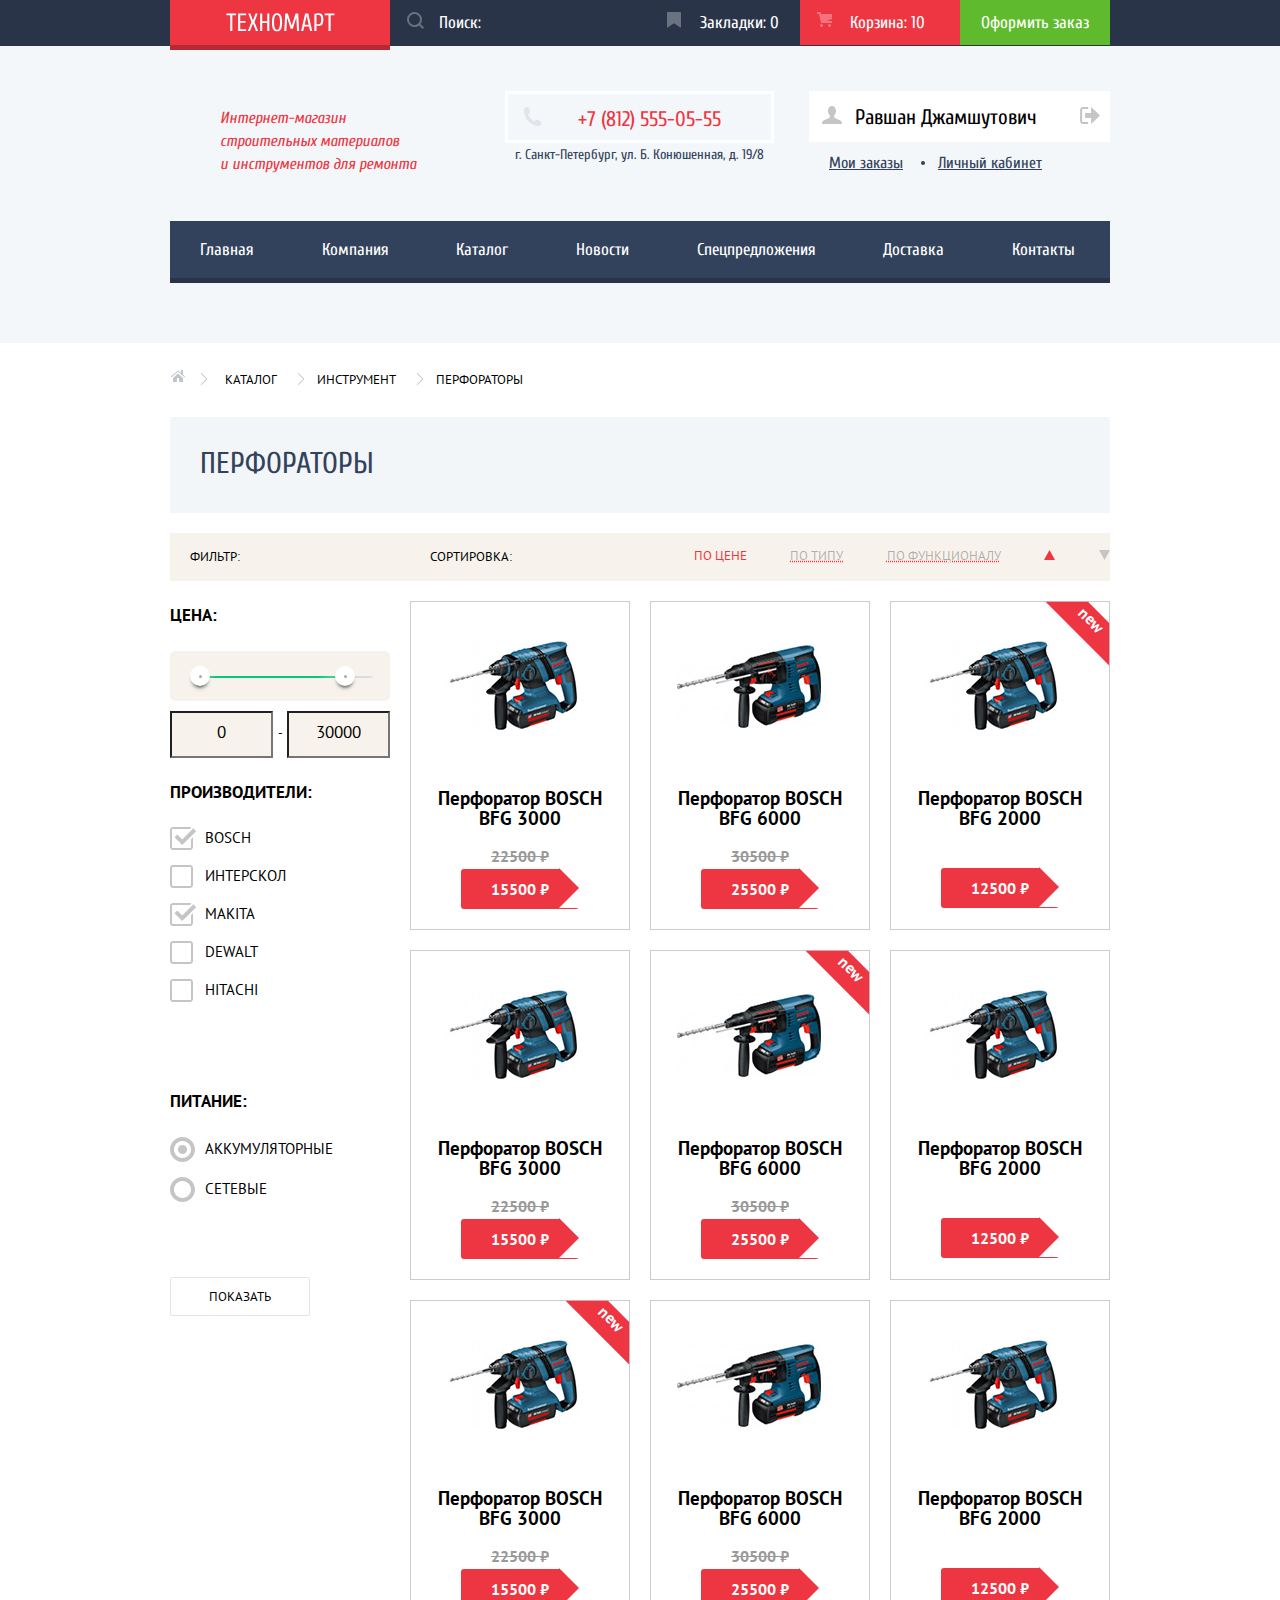
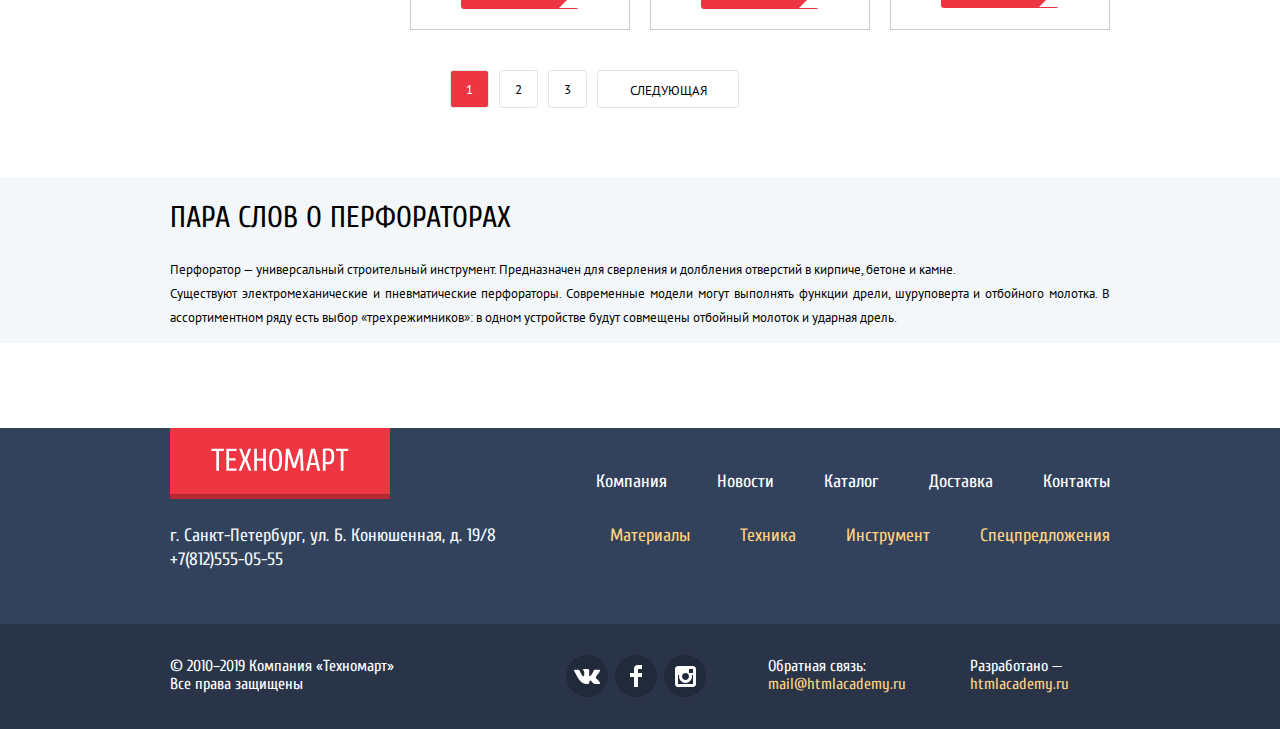
==== catalog.html @ f5df984f "улучшает достуность" ====
<!DOCTYPE html>
<html lang="ru">

<head>
  <meta charset="utf-8">
  <title>HTML Academy: Техномарт</title>
  <link href="https://fonts.googleapis.com/css?family=Cuprum:400,400i,700&display=swap&subset=cyrillic" rel="stylesheet">
  <link href="https://fonts.googleapis.com/css?family=PT+Sans:400,700&display=swap&subset=cyrillic" rel="stylesheet">
  <link href="css/normalize.css" rel="stylesheet">
  <link href="css/style.css" rel="stylesheet">
</head>

<body>
  <svg xmlns="http://www.w3.org/2000/svg" style="display: none;">
    <symbol id="icon-user" viewBox="0 0 20 18">
      <path d="M17.881 14.166c-2.144-.735-4.256-1.666-5.207-2.39-.657-.501-.77-1.618-.517-2.415 1.118-.903 1.864-2.477 1.864-4.278C14.021 2.276 12.221 0 10 0S5.979 2.276 5.979 5.083c0 1.801.746 3.374 1.863 4.277.253.798.141 1.915-.517 2.416-.95.724-3.063 1.654-5.207 2.39S0 18 0 18h20s.025-3.099-2.119-3.834z"/>
    </symbol>
    <symbol id="icon-logout" viewBox="0 0 21 17">
      <g>
        <path d="M21 8.5L12.125 0v6h-6v5h6v6z"/>
        <path d="M3.106 13.952V3.048c.018-.376.171-1.057 1.01-1.057h5.027V0H4.116C1.938 0 1.112 1.81 1.087 3.027v10.946C1.112 15.189 1.938 17 4.116 17h5.027v-1.99H4.116c-.839 0-.992-.683-1.01-1.058z"/>
      </g>
    </symbol>
  </svg>
  <header class="site-header site-header-inner">
    <div class="header-top">
      <div class="header-top-wraper">
        <a class="logo" href="index.html"  aria-label="Логотип компании Техномарт"><img src="img/logo.svg" alt="Логотип Техномарта" width="109" height="19"></a>
        <form class="header-item" method="get" action="#">
          <label class="visually-hidden" for="search">Поиск</label>
          <input type="text" name="search" id="search" placeholder="Поиск:">
          <button class="button-search" type="submit" aria-label="Найти"></button>
        </form>
        <div class="header-link">
          <a class="tabs" href="#">Закладки: 0</a>
          <a class="basket catalog-basket" href="#">Корзина: 10</a>
          <a class="do-order" href="#">Оформить заказ</a>
        </div>
      </div>
    </div>
    <div class="header-middle">
      <h1 class="site-title">Интернет-магазин строительных материалов и&nbsp;инструментов для ремонта</h1>
      <div class="header-contacts">
        <a class="telephone-number" href="tel:+78125550555">+7 (812) 555-05-55</a>
        <p class="location">г. Санкт-Петербург, ул. Б. Конюшенная, д. 19/8</p>
      </div>
      <div class="user-profile">
        <div class="user-line1">
          <a class="userpic" href="#">
            <svg width="20" height="18">
              <use xlink:href="#icon-user"></use>
            </svg>
            Равшан Джамшутович</a>
          <a class="exit" href="sign-in">
            <svg width="21" height="17">
              <use xlink:href="#icon-logout"></use>
            </svg>
            <span class="visually-hidden">Выйти</span></a>
        </div>
        <div class="user-line2">
          <a href="users-orders">Мои заказы</a>
          <a class="user-line2-account" href="account">Личный кабинет</a>
        </div>
      </div>
    </div>
    <nav class="site-navigation">
      <ul class="site-navigation-list">
        <li><a href="index.html">Главная</a></li>
        <li><a href="#">Компания</a></li>
        <li><a href="catalog.html">Каталог</a></li>
        <li><a href="#">Новости</a></li>
        <li><a href="#">Спецпредложения</a></li>
        <li><a href="#">Доставка</a></li>
        <li><a href="#">Контакты</a></li>
      </ul>
    </nav>
  </header>
  <main class="container">
    <ul class="breadcrumbs">
      <li>
        <a class="home-breadcrumbs" href="index.html"><span class="visually-hidden">Главная</span></a>
      </li>
      <li>
        <a class="catalog-breadcrumbs" href="catalog.html">Каталог</a>
      </li>
      <li>
        <a class="instrument-breadcrumbs" href="#">Инструмент</a>
      </li>
      <li>
        <a class="breadcrumbs-current">Перфораторы</a>
      </li>
    </ul>
    <h1 class="heading-site">Перфораторы</h1>
    <div class="main-content">
    <section class="filters">
      <h2 class="filter-title">Фильтр:</h2>
      <form class="price-form" action="#" method="post">
        <fieldset class="price-fieldset">
          <legend class="filter-name">Цена:</legend>
          <span class="price-range">
          <span class="circle-left"></span>
          <span class="small-circle-left"></span>
          <span class="circle-right"></span>
          <span class="small-circle-right"></span>
          <span class="line-green"></span>
          <span class="line-grey"></span>
          </span>
          <div class="marks">
            <input type="text" name="min-price" value="0">
            <span>-</span>
            <input type="text" name="max-price" value="30000">
          </div>
        </fieldset>


        <fieldset class="producers-fieldset">
          <legend class="filter-name">Производители:</legend>
          <ul class="producers-list">
            <li class="filter-option">
              <input class="filter-input filter-input-checkbox visually-hidden" type="checkbox" name="bosch" id="bosch" checked>
              <label for="bosch">Bosch</label>
            </li>
            <li class="filter-option">
              <input class="filter-input filter-input-checkbox visually-hidden" type="checkbox" name="interscol" id="interskol">
              <label for="interskol">Интерскол</label>
            </li>
            <li class="filter-option">
              <input class="filter-input filter-input-checkbox visually-hidden" type="checkbox" id="makita" checked>
              <label for="makita">Makita</label>
            </li>
            <li class="filter-option">
              <input class="filter-input filter-input-checkbox visually-hidden" type="checkbox" id="dewalt">
              <label for="dewalt">Dewalt</label>
            </li>
            <li class="filter-option">
              <input class="filter-input filter-input-checkbox visually-hidden" type="checkbox" id="hitachi">
              <label for="hitachi">Hitachi</label>
          </ul>
        </fieldset>

        <fieldset class="power-fieldset">
          <legend class="filter-name">Питание:</legend>
          <ul class="power-list">
            <li class="filter-option">
              <input class="filter-input filter-input-radiobutton visually-hidden" type="radio" name="power" id="battery" checked>
              <label for="battery">Аккумуляторные</label>
            </li>
            <li class="filter-option">
              <input class="filter-input filter-input-radiobutton visually-hidden" type="radio" name="power" id="electric-network">
              <label for="electric-network">Сетевые</label>
            </li>
          </ul>
        </fieldset>
        <button type="submit" class="next-button">Показать</button>
      </form>
    </section>

    <section class="catalog">
      <div class="sorting">
        <h2 class="sorting-title">Сортировка:</h2>
        <a class="active" href="#" name="price">По цене</a>
        <a href="#" name="type">По типу</a>
        <a href="#" name="function">По функционалу</a>
        <a class="sorting-arrow active" href="#" name="up-arrow" aria-label="По возрастанию">
          <svg xmlns="http://www.w3.org/2000/svg" width="11" height="10" viewBox="0 0 11 10">
              <path fill="#c5c5c5" d="M5.5 0L0 10h11z"/>
          </svg>
        </a>
        <a class="sorting-arrow" href="#" name="down-arrow" aria-label="По убыванию">
          <svg xmlns="http://www.w3.org/2000/svg" width="11" height="10" viewBox="0 0 11 10">
              <path fill="#c5c5c5" d="M5.5 10L0 0h11"/>
          </svg>
        </a>
      </div>
        <h2 class="visually-hidden">Перечень перфораторов</h2>
        <div class="catalog-items">
        <article class="catalog-item">
          <div class="image"><img src="img/item-3000.jpg" width="218" height="170" alt="Перфоратор BOSCH BFG 3000"></div>
          <h3>
            <a class="catalog-category" href="catalog-item.html">Перфоратор BOSCH<span>BFG 3000</span></a>
          </h3>
          <div class="image-hover">
            <a class="button-buy" href="#">Купить</a>
            <a class="button-tabs" href="#">Закладки</a>
          </div>
          <div class="catalog-item-price">
            <del class="deleted-price">22500 ₽</del>
            <b>15500 ₽</b>
          </div>
        </article>

        <article class="catalog-item">
          <div class="image"><img src="img/item-6000.jpg" width="218" height="170" alt="Перфоратор BOSCH BFG 6000"></div>
          <h3>
            <a class="catalog-category" href="catalog-item.html">Перфоратор BOSCH <span>BFG 6000</span></a>
          </h3>
          <div class="image-hover">
            <a class="button-buy" href="#">Купить</a>
            <a class="button-tabs" href="#">Закладки</a>
          </div>
          <div class="catalog-item-price">
            <del class="deleted-price">30500 ₽</del>
            <b>25500 ₽</b>
          </div>
        </article>

        <article class="catalog-item catalog-item-new">
          <div class="image"><img src="img/item-2000.jpg" width="218" height="170" alt="Перфоратор BOSCH BFG 2000"></div>
          <h3>
            <a class="catalog-category" href="catalog-item.html">Перфоратор BOSCH <span>BFG 2000</span></a>
          </h3>
          <div class="image-hover">
            <a class="button-buy" href="#">Купить</a>
            <a class="button-tabs" href="#">Закладки</a>
          </div>
          <div class="catalog-item-price no-del-price">
            <b>12500 ₽</b>
          </div>
        </article>

        <article class="catalog-item">
          <div class="image"><img src="img/item-3000.jpg" width="218" height="170" alt="Перфоратор BOSCH BFG 3000"></div>
          <h3>
            <a class="catalog-category" href="catalog-item.html">Перфоратор BOSCH <span>BFG 3000</span></a>
          </h3>
          <div class="image-hover">
            <a class="button-buy" href="#">Купить</a>
            <a class="button-tabs" href="#">Закладки</a>
          </div>
          <div class="catalog-item-price">
            <del class="deleted-price">22500 ₽</del>
            <b>15500 ₽</b>
          </div>
        </article>

        <article class="catalog-item catalog-item-new">
          <div class="image"><img src="img/item-6000.jpg" width="218" height="170" alt="Перфоратор BOSCH BFG 6000"></div>
          <h3>
            <a class="catalog-category" href="catalog-item.html">Перфоратор BOSCH <span>BFG 6000</span></a>
          </h3>
          <div class="image-hover">
            <a class="button-buy" href="#">Купить</a>
            <a class="button-tabs" href="#">Закладки</a>
          </div>
          <div class="catalog-item-price">
            <del class="deleted-price">30500 ₽</del>
            <b>25500 ₽</b>
          </div>
        </article>

        <article class="catalog-item">
          <div class="image"><img src="img/item-2000.jpg" width="218" height="170" alt="Перфоратор BOSCH BFG 2000"></div>
          <h3>
            <a class="catalog-category" href="catalog-item.html">Перфоратор BOSCH <span>BFG 2000</span></a>
          </h3>
          <div class="image-hover">
            <a class="button-buy" href="#">Купить</a>
            <a class="button-tabs" href="#">Закладки</a>
          </div>
          <div class="catalog-item-price no-del-price">
            <b>12500 ₽</b>
          </div>
        </article>

        <article class="catalog-item catalog-item-new">
          <div class="image"><img src="img/item-3000.jpg" width="218" height="170" alt="Перфоратор BOSCH BFG 3000"></div>
          <h3>
            <a class="catalog-category" href="catalog-item.html">Перфоратор BOSCH <span>BFG 3000</span></a>
          </h3>
          <div class="image-hover">
            <a class="button-buy" href="#">Купить</a>
            <a class="button-tabs" href="#">Закладки</a>
          </div>
          <div class="catalog-item-price">
            <del class="deleted-price">22500 ₽</del>
            <b>15500 ₽</b>
          </div>
        </article>

        <article class="catalog-item">
          <div class="image"><img src="img/item-6000.jpg" width="218" height="170" alt="Перфоратор BOSCH BFG 6000"></div>
          <h3>
            <a class="catalog-category" href="catalog-item.html">Перфоратор BOSCH <span>BFG 6000</span></a>
          </h3>
          <div class="image-hover">
            <a class="button-buy" href="#">Купить</a>
            <a class="button-tabs" href="#">Закладки</a>
          </div>
          <div class="catalog-item-price">
            <del class="deleted-price">30500 ₽</del>
            <b>25500 ₽</b>
          </div>
        </article>

        <article class="catalog-item">
          <div class="image"><img src="img/item-2000.jpg" width="218" height="170" alt="Перфоратор BOSCH BFG 2000"></div>
          <h3>
            <a class="catalog-category" href="catalog-item.html">Перфоратор BOSCH <span>BFG 2000</span></a>
          </h3>
          <div class="image-hover">
            <a class="button-buy" href="#">Купить</a>
            <a class="button-tabs" href="#">Закладки</a>
          </div>
          <div class="catalog-item-price no-del-price">
            <b>12500 ₽</b>
          </div>
        </article>
      </div>
        <ul class="pagination-list">
          <li class="pagination-item-active pagination-item"><a>1</a></li>
          <li class="pagination-item"><a href="#">2</a></li>
          <li class="pagination-item"><a href="#">3</a></li>
          <li class="next-button"><a href="#">Следующая</a></li>
        </ul>
      </section>
   </div>
</main>

<div class="perforator-footer">
  <article class="perforator-info">
    <h2 class="perforator-title">Пара слов о перфораторах</h2>
    <p>Перфоратор — универсальный строительный инструмент. Предназначен для сверления и долбления
        отверстий в кирпиче, бетоне и камне.<br> Существуют электромеханические и пневматические перфораторы.
        Современные модели могут выполнять функции дрели, шуруповерта и отбойного молотка. В ассортиментном ряду
        есть выбор «трехрежимников»: в одном устройстве будут совмещены отбойный молоток и ударная дрель.</p>
  </article>
</div>

    <footer class="site-footer">
      <div class="footer-top">
        <a class="logo logo-footer" href="index.html"><img src="img/logo.svg" alt="Логотип Техномарта" width="138" height="23"> </a>
        <ul class="footer-navigation">
          <li><a href="#">Компания</a></li>
          <li><a href="#">Новости</a></li>
          <li><a href="catalog.html">Каталог</a></li>
          <li><a href="#">Доставка</a></li>
          <li><a href="#">Контакты</a></li>
        </ul>
      </div>
      <div class="footer-middle">
        <div class="footer-contacts">
          <p>г. Санкт-Петербург, ул. Б. Конюшенная, д. 19/8</p>
          <p>+7(812)555-05-55</p>
        </div>
        <ul class="footer-products">
          <li><a href="#">Материалы</a></li>
          <li><a href="#">Техника</a></li>
          <li><a href="#">Инструмент</a></li>
          <li><a href="#">Спецпредложения</a></li>
        </ul>
      </div>
      <div class="footer-bottom">
        <div class="footer-bottom-wrapper">
          <p class="footer-copyright"> &copy; 2010–2019 Компания «Техномарт»<br>
          Все права защищены</p>
          <ul class="social-buttons">
            <li><a class="social-button vk" href="#">
                  <span class="visually-hidden">Вконтакте</span>
                  <svg xmlns="http://www.w3.org/2000/svg" width="26" height="15" viewBox="0 0 26 15">
                  <path fill="#FFF" d="M16.138 11.51c.956-.309 2.18 2.04 3.483 2.939.978.681 1.727.534 1.727.534l3.473-.05s1.815-.112.957-1.554c-.071-.12-.503-1.069-2.585-3.022-2.177-2.043-1.882-1.712.739-5.244 1.597-2.153 2.236-3.468 2.036-4.028-.192-.539-1.365-.399-1.365-.399L20.69.713c-.381.001-.704.119-.851.515-.003.004-.621 1.666-1.445 3.079-1.741 2.989-2.436 3.148-2.724 2.961-.661-.433-.494-1.737-.494-2.664 0-2.897.432-4.105-.846-4.417-.427-.104-.739-.172-1.828-.182-1.392-.021-2.574 0-3.244.329-.445.223-.786.712-.579.74.26.035.843.16 1.155.586.401.552.389 1.789.389 1.789s.229 3.411-.54 3.834c-.528.29-1.25-.302-2.803-3.016-.793-1.388-1.392-2.922-1.392-2.922s-.116-.285-.326-.441c-.25-.185-.6-.244-.6-.244L.848.684S.29.7.085.946c-.182.218-.015.668-.015.668s2.909 6.881 6.203 10.347c3.02 3.182 6.452 2.971 6.452 2.971h1.555s.469-.054.709-.312c.224-.24.214-.691.214-.691s-.031-2.109.935-2.419z"/>
                  </svg>
                </a>
            </li>
            <li><a class="social-button facebook" href="#">
                  <span class="visually-hidden">Фейсбук</span>
                  <svg xmlns="http://www.w3.org/2000/svg" width="12" height="22" viewBox="0 0 12 22">
                      <path fill="#FFF" d="M12 4V0H8a4 4 0 0 0-4 4v4H0v4h4v10h4V12h4V8H8V4h4z"/>
                  </svg>
                 </a>
            </li>
            <li><a class="social-button instagram" href="#">
                  <span class="visually-hidden">Инстаграмм</span>
                  <svg xmlns="http://www.w3.org/2000/svg" width="21" height="21" viewBox="0 0 21 21">
                      <path fill="#FFF" d="M18 0H3C1.35 0 0 1.35 0 3v15c0 1.65 1.35 3 3 3h15c1.65 0 3-1.35 3-3V3c0-1.65-1.35-3-3-3zm-7.5 7c1.93 0 3.5 1.57 3.5 3.5S12.43 14 10.5 14 7 12.43 7 10.5 8.57 7 10.5 7zM18 18H3V9h1.181A6.504 6.504 0 0 0 4 10.5a6.5 6.5 0 1 0 13 0 6.45 6.45 0 0 0-.181-1.5H18v9zm0-11h-4V3h4v4z"/>
                  </svg>
                 </a>
            </li>
          </ul>
          <p class="footer-feedback">Обратная связь:<br>
            <a class="contact-htmlacademy" href="#"> mail@htmlacademy.ru</a></p>
          <p class="footer-copyright-htmlacademy">Разработано —
            <a class="contact-htmlacademy" href="https://htmlacademy.ru">
            htmlacademy.ru</a></p>
         </div>
       </div>
     </footer>
   </body>
</html>
---- css/style.css ----
/*{
  outline: 1px solid red;
}*/

body {
  margin: 0;
  padding: 0;
  font-family: "Cuprum", Arial, sans-serif;
  font-size: 13px;
  line-height: 1.85;
  font-weight: 400;
  color: #000000;
  background-color: #ffffff;

}

a {
  text-decoration: none;
  color: #ffffff;
}

img {
  max-width: 100%;
  height: auto;
}

.visually-hidden:not(:focus):not(:active),
input[type="checkbox"].visually-hidden,
input[type="radio"].visually-hidden {
  position: absolute;

  width: 1px;
  height: 1px;
  margin: -1px;
  border: 0;
  padding: 0;

  white-space: nowrap;

  clip-path: inset(100%);
  clip: rect(0 0 0 0);
  overflow: hidden;
}

:focus {
  outline: 3px solid #ffa247;
}

.site-header {
  min-height: 320px;
  margin-bottom: 60px;
  background-color: #f4f7f9;
  width: 100%;
  padding: 0;
  display: flex;
  flex-direction: column;
  justify-content: space-between;
  /*min-width: 940px; уточнить*/
  flex-wrap: wrap;
}

.site-header-inner {
  margin-bottom: 0;
}

.header-top {
  background-color: #293449;
  display: flex;
  width: 100%;
  align-items: center;
  margin-left: auto;
  margin-right: auto;
  margin-bottom: 45px;
  line-height: 1.06;
  justify-content: space-between;
  flex-wrap: wrap;
}

.header-top-wraper {
  width: 940px;
  display: flex;
  align-items: center;
  margin: 0 auto;
  justify-content: space-between;
  flex-wrap: wrap;
}

.header-middle {
  display: flex;
  justify-content: space-between;
  width: 940px;
  align-items: flex-start;
  margin-bottom: 45px;
  margin-left: auto;
  margin-right: auto;
  flex-wrap: wrap;
}

.logo {
  box-shadow: inset 0px -5px 0 0 rgba(0, 0, 0, 0.24);
  background-color: #ee3643;
  width: 220px;

  /*display: block;*/
  text-align: center;
  padding-top: 13px;
  padding-bottom: 15px;
  margin-bottom: -5px;
  margin-top: 0;
}

.logo:hover {
  background-color: #ca2c37;
}

.logo:active {
  background-color: #ba2732;
}

.header-item {
  font-size: 17px;
  /*line-height: 1.06;*/

  color: #ffffff;
  /*width: 260px;*/
  margin: 0 auto;
  padding: 0px;
  position: relative;
  flex-grow: 1;
}

.header-item input[type="text"] {
  position: relative;
  background-color: #293449;
  display: block;
  width: 100%;
  border: none;
  padding: 13px;
  padding-left: 49px;
  box-sizing: border-box;
}

.header-item input[type="text"]::placeholder {
  color: #ffffff;
}
.header-item input:focus {
  background-color: #ffffff !important;
  width: 100%;
}

.button-search {
  position: absolute;
  top: 5px;
  left: 10px;
  background-image: url("../img/icons/icon-search.svg");
  width: 17px;
  height: 17px;
  padding: 15px;
  background-color: transparent;
  background-repeat: no-repeat;
  background-position: 50% 50%;
  opacity: 0.3;
  z-index: 5;
  cursor: pointer;
  border: none;
}

.header-item input:focus + .button-search {
  background-image: url("../img/icons/icon-search-red.svg");
  background-repeat: no-repeat;
  background-position: 50% 50%;
  z-index: 6;
  opacity: 1;
  width: 17px;
  height: 17px;
  top: 5px;
  left: 10px;
  cursor: pointer;
  border: none;
}

.header-item input:focus {
  outline: none;
}

.button-search:hover {
  opacity: 1;
  fill: #ffffff;
}

.header-link {
  display: flex;
  font-size: 17px;
  font-weight: normal;
  margin: 0;
  flex-wrap: wrap;
}

.tabs {
  display: block;
  width: 80px;
  padding-top: 14px;
  padding-bottom: 13px;
  padding-left: 50px;
  padding-right: 20px;
  white-space: nowrap;
  margin: 0 auto;
  position: relative;
}

.basket {
  display: block;
  width: 80px;
  padding-top: 14px;
  padding-bottom: 13px;
  padding-left: 50px;
  padding-right: 30px;
  white-space: nowrap;
  margin: 0 auto;
  position: relative;
}

.catalog-basket {
  background-color: #ee3643;
}
.tabs::before {
  content: "";

  position: absolute;
  top: 12px;
  left: 17px;

  width: 14px;
  height: 16px;

  background-image: url("../img/icons/icon-bookmark.svg");
  background-repeat: no-repeat;
  background-position: 0 0;
  opacity: 0.3;

  /*border-bottom-color: transparent;*/
}

.basket::before {
  content: "";

  position: absolute;
  top: 12px;
  left: 17px;

  width: 15px;
  height: 15px;

  background-image: url("../img/icons/cart-icon.svg");
  background-repeat: no-repeat;
  background-position: 0 0;
  opacity: 0.3;
  background-color: #29344;
}
.tabs:hover::before,
.basket:hover::before {
  opacity: 1;
}
.tabs:active::before,
.basket:active::before {
 opacity: 0.5;
}

.tabs:active,
.basket:active {
  color: rgba(255, 255, 255, 0.6);
  background-color: #161d29;
}

.do-order {
  background-color: #5fbb2d;
  display: block;
  width: 150px;
  padding-top: 14px;
  padding-bottom: 13px;
  text-align: center;
  white-space: nowrap;
  margin: 0 auto;
}

.do-order:hover {
  background-color: #518534;
  opacity: 0.5;
}

.do-order:active {
  opacity: 1;
  background-color: #63a63e;
}

.site-title {
  font-size: 16px;
  font-style: italic;
  font-weight: 400;
  line-height: 1.44;
  color: #ee3643;
  width: 200px;
  padding-left: 50px;
  padding-right: 50px;
  margin: 0;
  align-self: flex-end;
}

.page-title{
  font-size: 30px;
  line-height: 1;
  text-align: left;
  color: #32425c;

  width: auto;
  background-color: #f2f6f8;
  padding-top: 30px;
  padding-bottom: 35px;
  padding-left: 30px;
  margin: 0;
}

.telephone-number {
  position: relative;
  font-size: 21px;
  line-height: 1;
  margin: 0 auto;
  color: #ee3643;
  width: auto;
  border: solid 3px #ffffff;
  padding-top: 15px;
  padding-bottom: 10px;
  padding-left: 70px;
  padding-right: 50px;
  display: block;
  line-height: 1;
}

.telephone-number::before {
  content: "";

  position: absolute;
  top: 13px;
  left: 15px;

  width: 19px;
  height: 19px;

  background-image: url("../img/icons/icon-phone.svg");
  background-repeat: no-repeat;
  background-position: 0 0;
  opacity: 0.3;
}

.location {
  font-size: 14px;
  line-height: 1.71;
  text-align: center;
  color: #32425c;
  margin-top: 0;
  margin-bottom: 0;
}

.header-contacts {
  width: 320px;
  display: flex;
  flex-direction: column;
  margin: 0 auto;
}

.user-navigation {
  font-size: 21px;
  line-height: 1;
  display: flex;
  margin: 0;
}

.user-profile {
 margin: 0;
}

.user-line1 {
  min-width:183px;
  background-color: #ffffff;

  padding-top: 15px;
  padding-left: 13px;
  padding-right: 10px;
  padding-bottom: 10px;
}

.icon-user use {
  left: 15px;
  vertical-align: middle;
  margin-right: 14px;
}

.userpic svg,
.exit svg {
  fill: #c5c5c5;
}

.userpic svg {
  padding-right: 8px;
}

.userpic:hover svg,
.exit svg:hover {
  fill: #32425C;
}

.userpic:active svg,
.exit svg:active {
  fill: #c5c5c5;
}

.userpic {
  font-size: 21px;
  line-height: 1;
  color: #000000;
  padding-right: 39px;
}

.userpic a:hover + .userpic svg path {
  fill: #32425c;
}

.userpic:active {
  color: rgba(0, 0, 0, 0.3);
}

.user-line2 a,
.exit {
  font-size: 16px;
  line-height: 1.13;
  color: #32425c;
  text-decoration: underline;
}

.user-line2 {
  margin-top: 10px;
  padding-left: 20px;
  margin-bottom: 0;
}

.user-line2 a:hover {
  color: #ee3643;
}

.user-line2 a:active{
  color: rgba(50, 66, 92, 0.3);
}

.user-line2-account {
  padding-left: 32px;
  position: relative;
}

.user-line2-account::before {
  content: "";
  top: 7px;
  left: 15px;
  border-radius: 50%;
  width: 4px;
  height: 4px;
  background-color: #32425c;
  z-index: 3;
  display: inline-block;
  position: absolute;
  vertical-align: middle;
}

.site-navigation {
  font-size: 17px;
  line-height: 1;
  color: #ffffff;
  width: 940px;
  min-height: 60px;
  box-shadow: inset 0px -5px 0 0 #293449;
  background-color: #32425c;
  list-style: none;
  text-align: center;
  padding-left: 0;
  padding-bottom: 0;
  margin-top: 0;
  margin-left: auto;
  margin-right: auto;
  margin-bottom: 60px;
}

.site-navigation-list {
  display: flex;
  /*align-items: center;*/
  justify-content: space-between;
  padding-left: 0;
  list-style: none;
  margin: 0 auto;
  flex-wrap: wrap;
}

.site-navigation-list a {
 display: block;
 padding-left: 0;
padding: 20px 35px 25px 30px;
}

.site-navigation a:hover {
  background-color: #293449;
  box-shadow: inset 0px -5px 0 0 #293449;
}

.site-navigation a:active {
  background-color: #1d2739;
  color: rgba(255, 255, 255, 0.5);
}

.login-link,
.sign-in {
  background-color: #ffffff;
  color: #000000;
  padding-top: 15px;
  padding-bottom: 15px;
}

.login-link {
 display: block;
 width: 45px;

 padding-left: 50px;
 padding-right: 25px;

 margin-right: 10px;
 margin-top: 0;

 position: relative;

}
.login-link::before,
.login-link:active::before {
  content: "";

  position: absolute;
  top: 14px;
  left: 14px;

  width: 20px;
  height: 17px;

  background-image: url("../img/icons/icon-login.svg");
  background-repeat: no-repeat;
  background-position: 0 0;
}

.login-link:hover::before {
    background-image: url("../img/icons/icon-login-blue.svg");
  }

.login-link:active::before {
  background-image: url("../img/icons/icon-login.svg");
}

.sign-in {
 display: block;
 width: 100px;
 padding-left: 25px;
 padding-right: 25px;
}

.login-link:hover,
.sign-in:hover {
  color: #ee3643;
}

.login-link:active,
.sign-in:active {
  color: rgba(0, 0, 0, 0.3);
}

.container {
  width: 940px;
  margin: 0 auto;
  padding: 0;

}
.main-content {
  display: flex;
  font-family: "PT Sans", Arial, sans-serif;
  justify-content: space-between;
}

.advantages-list li {
  list-style: none;
}
 .advantages-list {
  margin-top: 0;
  padding-left: 0;
  margin-right: 0;
  margin-bottom: 53px;
  display: flex;
  flex-wrap: wrap;

  font-size: 24px;
  font-weight: bold;
  line-height: 1.25;
  text-align: left;
  color: #ffffff;
}

.materials,
.instrument,
.technique,
.discount,
.delivery-advantages {
  width: 277px;
  min-height: 98px;
  padding-top: 25px;
  padding-left: 23px;
  position: relative;
}

.materials a,
.instrument a,
.technique a,
.discount a,
.delivery-advantages a {
  font-size: 14px;
  font-weight: normal;
  line-height: 1.29;
  text-align: center;
  color: #ffffff ;
  text-transform: uppercase;
  border-radius: 3px;
  padding-top: 10px;
  padding-left: 24px;
  padding-bottom: 8px;
  padding-right: 24px;
  display: inline-block;
  margin-top: 0;
  margin-bottom: 0;
  vertical-align: middle;
}

.advantages-group ul {
  padding: 0;
  margin-left: 20px;
}

.materials {
  background-color: #ffbf47;
  margin-right: 20px;
  margin-bottom: 20px;

  background-image: url("../img/icons/icon-materials.svg");
  background-repeat: no-repeat;
  background-position: 85% 65%;
  position: relative;
}

.materials::after,
.catalog-item-new::after {
  content: "new";

  height: 0;
  width: 30px;
  border-bottom: 30px solid #ee3643;
  border-left: 30px solid transparent;
  border-right: 30px solid transparent;

  color: #ffffff;
  position: absolute;
  top: 6px;
  right: -24px;

  font-size: 16px;
  text-align: right;
  transform: rotate(45deg);
  display: inline-block;
  vertical-align: middle;
}

.instrument {
  background-color: #3bbce3;
  margin-right: 20px;
  margin-bottom: 20px;

  background-image: url("../img/icons/icon-instrument.svg");
  background-repeat: no-repeat;
  background-position: 85% 65%;
}

.technique {
  background-color: #dc91d8;
  margin-bottom: 20px;

  background-image: url("../img/icons/icon-technique.svg");
  background-repeat: no-repeat;
  background-position: 85% 65%;
}

.discount {
  background-color: #8ed78f;
  margin-bottom: 20px;

  background-image: url("../img/icons/icon-discount.svg");
  background-repeat: no-repeat;
  background-position: 85% 65%;
}

.delivery-advantages {
  background-color: #ffc047;

  background-image: url("../img/icons/icon-delivery.svg");
  background-repeat: no-repeat;
  background-position: 85% 65%;
}

.button {
  display: inline-block;
  font-size: 14px;
  line-height: 1.29;
  /*text-align: center;*/
  color: #ffffff;
  background-color: #ee3643;
  border: none;
  padding-top: 14px;
  padding-bottom: 12px;
  text-transform: uppercase;
  border-radius: 5px;
  vertical-align: middle;
}

.button:hover {
  background-color: #ca2c37;
}

.button:active {
  background-color: #ba2732;
}

.button-advantages {
  position: absolute;
  top: 63px;
  left: 25px;
  background-color: rgba(0,0,0,0.1);
}

.button-advantages:hover {
  background-color: rgba(0,0,0,0.2);
}

.button-advantages:active {
  background-color: rgba(0,0,0,0.3);
}

.slider {
  position: relative;
  padding-left: 0;
  z-index: 1;
}

.slider-list {
  padding-left: 0;
}
.slider-item {
  background-color: #32425c;
}

.drill,
.perforator {
  width: 596px;
  min-height: 240px;

  background-repeat: no-repeat;
  background-position: 0 0;
  padding-left: 24px;
  padding-top: 26px;
  position: relative;
  display: block;
}

.drill h3,
.perforator h3 {
  margin: 0;
  font-size: 36px;
  font-weight: bold;
  line-height: 1;
  text-transform: uppercase;
}

.drill {
  background-image: url("../img/slider-image1.jpg");
  z-index: 2;
}

.drill p,
.perforator p {
  font-size: 18px;
  font-weight: normal;
  font-style: normal;
  font-stretch: normal;
  line-height: 1.33;
  margin-top: 8px;
}

.perforator {
  display: none;
  background-image: url("../img/slider-image2.jpg");
  z-index: 1;
}

.button-right {
  background-image: url("../img/icons/icon-right.svg");
  background-repeat: no-repeat;
  position: absolute;
  top: 120px;
  right: 25px;
  z-index: 4;
  cursor: pointer;
  display: block;
  width: 22px;
  height: 40px;
  background-color: transparent;
  border: none;
}

.button-left {
  background-image: url("../img/icons/icon-left.svg");
  background-repeat: no-repeat;
  position: absolute;
  top: 120px;
  left: 20px;
  z-index: 5;
  cursor: pointer;
  width: 22px;
  height: 40px;
  background-color: transparent;
  border: none;
}

.button-slider {
  padding-top: 14px;
  padding-right: 49px;
  padding-bottom: 14px;
  padding-left: 45px;
  margin-bottom: 23px;
  margin-top: 80px;
}

.slider-controls {
  position: absolute;
  left: 50%;
  bottom: 45px;
  z-index: 100;

  width: 160px;
  height: 18px;

  text-align: center;
  font-size: 0;
  transform: translateX(-50%);
}

.slider-controls i {
  position: relative;
  display: inline-block;
  width: 10px;
  height: 10px;
  border-radius: 50%;
  cursor: pointer;
  padding: 6px;
  vertical-align: middle;
}

.slider-controls i::after {
  content: "";
  width: 10px;
  height: 10px;

  background-color: #ffffff;

  position: absolute;
  top: 6px;
  left: 6px;
  z-index: 1;

  border-radius: 50%;
}

.slider-controls .active::before {
  content: "";

  position: absolute;
  left: 53%;
  top: 53%;
  z-index: 2;

  width: 6px;
  height: 6px;
  margin: -4px;

  background-color: #ee3643;
  border-radius: 50%;
}

.producers {
  padding-left: 0;
  margin-top: 0;
  margin-bottom: 0;
  display: flex;
  flex-wrap: wrap;
  justify-content: space-between;

}
.producers li {
  list-style: none;
  width: 220px;
  margin-bottom: 20px;
  text-align: center;
}

.heading-site {
  background-color: #f2f6f8;
  font-size: 30px;
  line-height: 1;
  text-align: left;
  color: #32425c;
  padding-top: 32px;
  padding-bottom: 34px;
  padding-left: 30px;
  font-weight: normal;
  text-transform: uppercase;
  margin-top: 0;
  margin-bottom: 0;
}

.popular-title {
  background-color: #f9f5f0 !important;
  width: 500px;
}

.popular-wrapper {
  display: flex;
  background-color: #f9f5f0;
  justify-content: space-between;
  flex-wrap: wrap;
}

.goods-button {
  width: 253px;
  padding-left: 55px;
  box-sizing: border-box;
  margin-right: 24px;
  margin-top: 25px;
  margin-bottom: 24px;
}

.producers-button {
  width: 253px;
  padding-left: 70px;
  box-sizing: border-box;
  margin-right: 24px;
  margin-top: 25px;
  margin-bottom: 24px;
}

.producers li {
  border: solid 1px #eaeaea;
  margin-top: 20px;
}

.producers li:hover {
  box-shadow: 0px 10px 25px 0 rgba(41, 52, 73, 0.5);
}

.producers li:active {
  opacity: 0.3;
}

.bosch-logo {
  padding-top: 53px;
  padding-bottom: 55px;
  box-sizing: border-box;
}

.makita-logo {
  padding-top: 50px;
  padding-bottom: 55px;
  box-sizing: border-box;
}

.de-walt-logo {
  padding-top: 48px;
  padding-bottom: 53px;
  box-sizing: border-box;
}

.interskol-logo {
  padding-top: 21px;
  padding-bottom: 36px;
  box-sizing: border-box;
}

.hitachi-logo {
  padding-top: 58px;
  padding-bottom: 56px;
  box-sizing: border-box;
}

.lg-logo {
  padding-top: 35px;
  padding-bottom: 37px;
  box-sizing: border-box;
}

.aeg-logo {
  padding-top: 23px;
  padding-bottom: 26px;
  box-sizing: border-box;
}

.metabo-logo {
  padding-top: 34px;
  padding-bottom: 42px;
  box-sizing: border-box;
}

.services {
  width: 100%;
  background-color: #f4f7f9;
  margin-top: 85px;
}

.services-delivery-title {
  font-family: Cuprum, Arial, sans-serif;
  font-size: 36px;
  font-weight: normal;
  line-height: 1;
  padding-top: 0;
  display: inline-block;
  vertical-align: middle;
  padding-left: 0;
}

.services-wrapper {
  width: 940px;
  margin: 0 auto;

  font-family: "PT Sans", Arial, sans-serif;
  font-size: 13px;
  line-height: 1.85;
  text-align: left;
}

.services-part {
  width: 398px;
  margin-bottom: 74px;
}

.services-slider {
  display: flex;
  flex-wrap: nowrap;
}

.services-buttons-list {
  padding-left: 0;
  margin-top: 48px;
  margin-bottom: 48px;
  margin-right: 80px;
  position: relative;
}

.services-buttons-list::after {
  content: "";

  width: 10px;
  height: 279px;

  background-image: url("../img/shadow.png");

  position: absolute;
  top: -48px;
  left: 230px;
}

.services-buttons-list li {
  list-style: none;
}

.services-buttons {
  background-color: #32425c;
  padding-top: 15px;
  padding-bottom: 15px;
  padding-left: 23px;

  font-size: 21px;
  font-weight: bold;
  line-height: 1.43;
  text-align: left;

  display: block;
  width: 240px;
  box-sizing: border-box;
}

.services-buttons-active {
  box-shadow: 0px 1px 0 0 #ffffff, inset 0px 1px 0 0 #ffffff;
  background-color: #ffffff;
  color: #32425c;
  padding-top: 15px;
  padding-bottom: 15px;
  padding-left: 23px;

  font-size: 21px;
  font-weight: bold;
  line-height: 1.43;
  text-align: left;
  display: block;
}

.services-buttons:hover:not(.services-buttons-active) {
  background-color: #293449;
}

.services-buttons:active {
  background-color: #ffffff;
  color: #32425c;
}

.services-slider-items {
  display: flex;
  flex-direction: column;
  flex-wrap: wrap;
}

.delivery-part{
  background-image: url("../img/delivery.png");
  background-repeat: no-repeat;
  background-position: 100% 100%;
  background-size: 468px 261px;
  width: 620px;
  z-index: 3;
  margin-top: 48px;
  min-height: 284px;
  /*display: none;*/
}

.garanty-part {
  background-image: url("../img/guarantee.png");
  background-repeat: no-repeat;
  background-position: 100% 100%;
  background-size: 389px;
  width: 620px;
  min-height: 284px;
  z-index: 2;
  margin-top: 48px;
  /*display: none;*/
}

.delivery-part p,
.garanty-part p,
.credit-part p {
  width: 379px;
}
.credit-part {
  background-image: url("../img/credit.png");
  background-repeat: no-repeat;
  background-position: 100% 100%;
  background-size: 465px;
  width: 620px;
  min-height: 284px;
  z-index: 2;
  margin-top: 48px;
  /*display: none;*/
}

.services-part p,
.garanty-part p,
.delivery-part p,
.credit-part p {
  margin: 0;
}

.services-title {
  color: #000000;
  font-family: Cuprum, Arial, sans-serif;
  font-weight: normal;
  padding-top: 68px;
  padding-left: 0;
}

.credit-button a {
  font-size: 14px;
  font-weight: normal;
  line-height: 1.29;
  text-align: center;
  color: #ffffff;
  width: 195px;
  display: block;
}

.credit-button {
  background-color: #ff5357;
  padding-left: 35px;
  padding-right: 35px;
  box-sizing: border-box;
  margin-top: 35px;
}

.company-presentation {
  width: 940px;
  margin: 0 auto;
  display: flex;
  justify-content: space-between;
  margin-top: 45px;
}

.main-contacts {
  width: 300px;
}

.features {
  width: 520px;
  margin-top: 0;
}

.features-title,
.main-contacts-title {
  font-size: 30px;
  line-height: 1;
  text-transform: uppercase;
}

.features p,
.main-contacts p {
  font-family: "PT Sans", Arial, sans-serif;
  font-size: 13px;
  line-height: 1.85;
  margin-top: 36px;
  margin-bottom: 0;
}

.main-contacts img {
  margin-top: 36px;
  vertical-align: bottom;
}

.delivery-companies {
  padding-left: 0;
  margin-top: 23px;
  margin-bottom: 0;
}

.delivery-companies li {
  font-size: 18px;
  line-height: 1.11;
  list-style: none;
  margin-top: 0;
  margin-bottom: 0;
  padding-left: 36px;
  padding-bottom: 18px;
  position: relative;
}

.delivery-companies li:last-of-type {
  padding-bottom: 0;
}

.delivery-companies li::before {
  content: "";

  width: 25px;

  border: 2px solid #ee3643;

  vertical-align: middle;

  position: absolute;
  top: 7px;
  left: 0px;
  padding-right: 11px;
  box-sizing: border-box;
}

.button-company {
  padding-left: 40px;
  padding-right: 40px;
  margin-top: 40px;
}

.button-write {
  padding-left: 61px;
  padding-right: 62px;
  margin-top: 45px;
}

.breadcrumbs {
  display: flex;
  padding-top: 25px;
  padding-bottom: 25px;
  padding-left: 0;
  margin: 0;
  flex-wrap: wrap;
  cursor: pointer;
}

.breadcrumbs li {
  list-style: none;
  /*padding-left: 40px;*/
}

.breadcrumbs a {
  font-family: "PT Sans", Arial, sans-serif;
  font-size: 13px;
  font-weight: normal;
  line-height: 1.38;
  text-align: left;
  color: #000000;
  display: inline-block;
  text-transform: uppercase;
  vertical-align: middle;

}

.home-breadcrumbs {
  position: relative;
}

.home-breadcrumbs::before {
  content: "";

  position: absolute;
  top: -10px;
  left: 0px;

  width: 20px;
  height: 20px;

  background-image: url("../img/icons/icon-home.svg");
  background-repeat: no-repeat;
  background-position: 0 0;
}

.catalog-breadcrumbs,
.instrument-breadcrumbs,
.breadcrumbs-current {
  position: relative;
}

.catalog-breadcrumbs {
  padding-left: 55px;
}

.instrument-breadcrumbs,
.breadcrumbs-current {
  padding-left: 40px;
}

.catalog-breadcrumbs::before,
.instrument-breadcrumbs::before,
.breadcrumbs-current::before {
  content: "";

  position: absolute;
  top: 2px;
  left: 30px;

  width: 20px;
  height: 20px;

  background-image: url("../img/icons/icon-right-small.svg");
  background-repeat: no-repeat;
  background-position: 0 0;
}

.instrument-breadcrumbs::before,
.breadcrumbs-current::before {
  left: 20px;
}

.filters {
  width: 220px;
  margin-top: 20px;
}

.filter-title,
.sorting-title {
  width: 220px;
  font-size: 13px;
  line-height: 1.38;
  text-align: left;
  background-color: #f7f3ec;
  padding-top: 15px;
  padding-bottom: 15px;
  padding-left: 20px;
  margin: 0;
  font-weight: normal;
  text-transform: uppercase;
}

.filter-name {
  font-size: 17px;
  font-weight: bold;
  line-height: 1.76;
  text-align: left;
  display: block;
  padding-top: 20px;
  padding-bottom: 20px;
  margin: 0;
  text-transform: uppercase;
}

.price-range {
  background-color: #f7f3ec;
  width: 220px;
  height: 50px;
  padding-left: 0;
  display: block;
  margin-bottom: 10px;
  border-radius: 5px;
  position: relative;
  cursor: pointer;
}

.circle-left,
.circle-right {
  width: 20px;
  height: 20px;
  display: inline-block;
  background-color: #ffffff;
  border-radius: 50%;
  position: absolute;
  top: 15px;
  left: 20px;
  box-shadow: 0px 4px 4px -3px rgba(0,0,0,0.86);
  z-index: 1;
  vertical-align: middle;
}

.circle-right {
  left: 165px;
}

.small-circle-left {
  width: 3px;
  height: 3px;
  display: inline-block;
  background-color: #ababab;
  border-radius: 50%;
  position: absolute;
  top: 24px;
  left: 29px;
  z-index: 2;
  vertical-align: middle;
}

.small-circle-right {
  width: 3px;
  height: 3px;
  display: inline-block;
  background-color: #ababab;
  border-radius: 50%;
  position: absolute;
  top: 24px;
  left: 174px;
  z-index: 2;
  vertical-align: middle;
}

.line-green {
  display: inline-block;
  width: 155px;
  height: 2px;
  background-color: #00ca74;
  border-radius: 30%;
  position: absolute;
  top: 25px;
  left: 20px;
  vertical-align: middle;
}

.line-grey {
  display: inline-block;
  width: 28px;
  height: 2px;
  background-color: #d7dcde;
  border-radius: 30%;
  position: absolute;
  top: 25px;
  left: 175px;
  vertical-align: middle;
}

.marks {
  display: flex;
  width: 220px;
  justify-content: space-between;
  flex-wrap: wrap;
}

.marks input[type="text"] {
  font-size: 17px;
  line-height: 1.06;
  text-align: center;
  color: #000000;
  background-color: #f7f3ec;
  width: 95px;
  padding-top: 10px;
  padding-bottom: 15px;
}

.marks span {
  padding-top: 10px;
}

.price-fieldset,
.producers-fieldset,
.power-fieldset {
  border: none;
  padding: 0;
  margin-left: 0;
}

.producers-fieldset {
  margin-bottom: 50px;
  margin-left: 0;
  padding-left: 0;
}

.power-fieldset {
  padding-left: 0;
}

.filter-option {
  font-size: 15px;
  font-weight: normal;
  line-height: 1.33;
  text-align: left;
  text-transform: uppercase;
  list-style: none;
  padding-left: 0;
  margin-top: 0;
  margin-bottom: 15px;
}

.producers-list,
.power-list {
  padding-left: 0;
  margin-top: 0;
  margin-bottom: 0;
}

.next-button {
  width: 140px;
  border: solid 1px #e5e5e5;
  background-color: #ffffff;
  border-radius: 2px;
  text-transform: uppercase;
}

.price-form .next-button {
  margin-top: 60px;
  padding-top: 10px;
  padding-bottom: 9px;
}

.filter-option label {
  position: relative;
}

.filter-input-checkbox + label::before {
  content: "";
  width: 35px;
  background-image: url("../img/icons/checkbox-off.svg");
  background-repeat: no-repeat;
  background-position: 0 0;
  display: inline-block;
  z-index: 2;
  height: 23px;
  vertical-align: middle;
  cursor: pointer;
}

.filter-input-checkbox:checked + label::before {
  content: "";
  width: 35px;
  background-image: url("../img/icons/checkbox-on.svg");
  background-repeat: no-repeat;
  background-position: 0 0;
  z-index: 2;
  display: inline-block;
  height: 23px;
  vertical-align: middle;
  cursor: pointer;
}

.filter-input-radiobutton + label::before {
  content: "";
  width: 35px;
  background-image: url("../img/icons/radio-off.svg");
  background-repeat: no-repeat;
  background-position: 0 0;
  z-index: 2;
  display: inline-block;
  height: 25px;
  vertical-align: middle;
  cursor: pointer;
}

.filter-input-radiobutton:checked + label::before {
  content: "";
  width: 35px;
  background-image: url("../img/icons/radio-on.svg");
  background-repeat: no-repeat;
  background-position: 0 0;
  z-index: 2;
  display: inline-block;
  height: 25px;
  vertical-align: middle;
  cursor: pointer;
}

.filter-input-checkbox:hover + label::before {
  content: "";
  width: 35px;
  background-image: url("../img/icons/checkbox-off-hover.svg");
  background-repeat: no-repeat;
  background-position: 0 0;
  display: inline-block;
  z-index: 2;
  height: 23px;
  vertical-align: middle;
}

.filter-input-checkbox:checked:hover + label::before {
  content: "";
  width: 35px;
  background-image: url("../img/icons/checkbox-on-hover.svg");
  background-repeat: no-repeat;
  background-position: 0 0;
  display: inline-block;
  z-index: 2;
  height: 23px;
  vertical-align: middle;
}

.filter-input-radiobutton:hover + label::before {
  content: "";
  width: 35px;
  background-image: url("../img/icons/radio-off-hover.svg");
  background-repeat: no-repeat;
  background-position: 0 0;
  display: inline-block;
  z-index: 2;
  height: 25px;
  vertical-align: middle;
}

.filter-input-radiobutton:checked:hover + label::before {
  content: "";
  width: 35px;
  background-image: url("../img/icons/radio-on-hover.svg");
  background-repeat: no-repeat;
  background-position: 0 0;
  display: inline-block;
  z-index: 2;
  height: 25px;
  vertical-align: middle;
}

.filter-input-checkbox:disabled + label::before,
.filter-input-checkbox:checked:disabled + label::before,
.filter-input-radiobutton:disabled + label::before,
.filter-input-radiobutton:checked:disabled + label::before {
  opacity: 0.3;
}

.catalog {
  margin-left: 20px;
}

.sorting {
  display: flex;
  width: 700px;
  background-color: #f7f3ec;
  justify-content: space-between;
  margin-top: 20px;
  flex-wrap: wrap;
}

.sorting a {
  font-size: 13px;
  font-weight: normal;
  line-height: 1.38;
  text-align: left;
  color: rgba(0, 0, 0, 0.3);
  border: none;
  text-decoration: underline dotted #ee3643;
  background-color: #f7f3ec;
  padding-bottom: 0;
  text-transform: uppercase;
  justify-content: space-between;
  padding-top: 14px;
  display: block;
}

.sorting a:hover {
  color: #000000;
  text-decoration: underline solid #ee3643;
}

.sorting a:focus,
.sorting .active {
  text-decoration: none;
  color: #ee3643;
}

.sorting-arrow:hover svg path {
  fill: #231F20;
}

.sorting-arrow:active svg path,
.sorting .active svg path {
  fill: #ee3643;
}

.catalog-items {
  margin: 20px auto;
  display: flex;
  justify-content: space-between;
  flex-wrap: wrap;
}

.catalog-item {
  position: relative;
  width: 218px;
  margin-bottom: 20px;

  line-height: 20px;
  font-weight: bold;
  text-align: center;

  border: 1px solid #ccc;
}

.catalog-item .image {
  width: 218px;
  height: 168px;
}

.catalog-item .image img {
  max-width: 100%;
}

.catalog-item h3 {
  margin-bottom: 18px;
}

.catalog-item a {
  padding: 0 25px;
  margin-top: 10px;
  margin-bottom: 15px;
  color: #000000;
  display: block;
}

.catalog-item-price {
  margin-top: 0;
  margin-bottom: 30px;
}

.deleted-price {
  min-height: 20px;
  margin-top: 15px;
  margin-bottom: 13px;
  color: #999;
}

.catalog-category span,
.deleted-price {
  display: block;
}

.catalog-item-price b {
  position: relative;
  width: 80px;
  margin: 10px auto;
  margin-bottom: 20px;
  padding: 10px 30px;

  color: white;
  background: #ee3643;
  border-radius: 3px;
}

.catalog-item-price b:after {
  content: "";

  position: absolute;
  top: -1px;
  right: -20px;

  width: 0;
  height: 0;

  border: 20px solid white;
  border-left-color: #ee3643;
}

.no-del-price {
  margin-top: 50px;
}

.image-hover {
  position: absolute;
  top: 0;
  left: 0;

  width: 218px;
  min-height: 168px;

  background-color: rgba(255,255,255,0.9);
  /*z-index: 10;*/
  padding: 40px;
  opacity: 0;
  transition: .5s;
  box-sizing: border-box;
}

.catalog-item:hover .image-hover {
  opacity: 1 !important;
}

.catalog-item:hover {
  box-shadow: 0 0 10px;
}

.image-hover .button-buy,
.image-hover .button-tabs {
  display: block;
  margin: 0 auto;
  margin-bottom: 7px;
  padding: 7px 0;

  background-color: #63a63e;
  border: 3px solid #63a63e;
  border-bottom-color: #367315;
  border-radius:3px;

  color: white;
  font-size: 14px;
  font-weight: normal;
  font-family: "Cuprum", sans-serif;
  line-height: 18px;
  text-decoration: none;
  text-transform: uppercase;
}

.image-hover .button-tabs {
  color: #32425c;
  background: white;
  border-bottom-color: #63a63e;
}

.button-buy:hover {
  background-color: #5fbb2d;
}

.button-buy:active {
  background-color: #518534;
  border: 3px solid #518534;
}

.button-tabs:hover {
  border: 3px solid #32425c;
  border-bottom-color: #32425c;
}

.button-tabs:active {
  border: 3px solid #32425c;
  opacity: 0.3;
  border-bottom-color: #32425c;
  color: rgba(50, 66, 92, 0.3);
}

/*.image-hover {
  display: none;
}*/

.image-hover a:hover {
  display: block;
}

.catalog-item:nth-child(3n) {
  margin-right: 0;
}

.catalog-items {
  font-size: 0;
}

.catalog-item {
  font-size: 16px;
}

.pagination-list {
  display: flex;
  margin-top: 0;
  margin-bottom: 60px;
  flex-wrap: wrap;
}

.pagination-list li {
  list-style: none;
  margin-top: 0;
  margin-bottom: 10px;
  margin-right: 10px;
  border: 1px solid #e5e5e5;
  border-radius: 3px;
}

.pagination-item a,
.next-button a,
.price-form .next-button {
  font-family: "PT Sans", Arial, sans-serif;
  font-size: 13px;
  font-weight: normal;
  line-height: 1.38;
  text-align: center;
  color: #000000;
  text-transform: uppercase;
  vertical-align: middle;
  display: inline-block;
  cursor: pointer;
}

.pagination-item {
  padding-left: 15px;
  padding-right: 15px;
  padding-top: 6px;
  padding-bottom: 6px;
  cursor: pointer;
}

.next-button a {
  padding-top: 11px;
  padding-left: 32px;
  padding-right: 32px;
  margin-right: 0;
}

.pagination-item:hover,
.next-button:hover {
  border: 1px solid #bdc6ca;
}

.pagination-item:active,
.next-button:active {
  border: 1px solid #ee3643;
}

.pagination-item-active {
  background-color: #ee3643;
}

.pagination-item-active a {
  color: #ffffff;
}

.perforator-info  {
  width: 940px;
  margin: 0 auto;
}

.perforator-footer {
  width: 100%;
  margin: 0 auto;
  display: flex;
  flex-direction: column;
  background-color: #f4f7f9;
  flex-wrap: wrap;
}

.perforator-title {
  font-size: 30px;
  line-height: 1;
  font-weight: 400;
  text-transform: uppercase;
}

.perforator-info p {
  font-family: "PT Sans", Arial, sans-serif;
  font-size: 13px;
  line-height: 1.85;
  text-align: left;
  color: #000000;
  text-align: justify;
}

/* footer */

.site-footer {
  font-size: 18px;
  line-height: 1.33;
  background-color: #32425c;
  list-style: none;
  width: 100%;
  min-height: 298px;
  margin-top: 85px;
  display: flex;
  flex-direction: column;
  flex-wrap: wrap;
}

.footer-top {
  display: flex;
  margin: 0 auto;
  width: 940px;
  justify-content: space-between;
  align-items: flex-end;
  margin-bottom: 30px;
  flex-wrap: wrap;
}

.logo-footer {
  padding-top: 20px;
  padding-bottom: 20px;
}

.footer-navigation {
  list-style: none;
  display: flex;
  margin-top: 0;
  margin-bottom: 0;
  padding-left: 0;
  flex-wrap: wrap;
}

.footer-navigation li {
  margin-left: 50px;
}

.footer-middle {
  display: flex;
  margin-left: auto;
  margin-right: auto;
  margin-bottom: 52px;
  width: 940px;
  justify-content: space-between;
}

.footer-contacts {
  width: 380px;
  font-size: 18px;
  font-weight: normal;
  line-height: 1.33;
  color: #f3f7f9;
}

.footer-contacts p {
  margin: 0;
}

.footer-products {
  display: flex;
  margin-top: 0;
}

.footer-products li {
  margin-left: 50px;
  margin-top: 0;
  margin-bottom: 0;
  padding-left: 0;
}

.footer-bottom {
  width: 100%;
  background-color: #293449;
}

.footer-bottom-wrapper {
  color: #ffffff;
  font-size: 16px;

  display: flex;
  width: 940px;
  justify-content: space-between;
  min-height: 105px;
  line-height: 1.13;
  margin: 0 auto;
}

.footer-copyright {
  /*width: 230px;
  margin-right: 160px;*/
  align-items: center;
  margin-top: 0;
  margin-bottom: 0;
  padding-top: 33px;
  padding-right: 0;
  padding-bottom: 30px;
  padding-left: 0px;
}

.social-buttons {
  margin-left: 160px;
  padding-left: 0;
  display: flex;
  list-style: none;
  width: 140px;
  flex-wrap: wrap;
  justify-content: space-between;
  align-items: center;
  margin-top: 0;
  margin-bottom: 0;
}

.social-button {
  width: 42px;
  height: 42px;
  padding-left: 0;
  display: flex;
  align-items: center;
  justify-content: center;
  background-color: #212a3a;
  border-radius: 50%;
}

.social-button:hover,
.social-button:active {
  background-color: #ee3643;
}

.footer-feedback {
  width: 140px;
  margin-right: 20px;
}

.footer-copyright-htmlacademy {
  width: 140px;
  padding-left: 10px;
}

.footer-feedback,
.footer-copyright-htmlacademy {
  margin-top: 0;
  margin-bottom: 0;
  margin-left: 40px;
  margin-right: 0;
  padding-top: 33px;
  padding-right: 0px;
  padding-bottom: 30px;
  padding-left: 10px;
  align-items: flex-start;
  display: flex;
  flex-direction: column;
  line-height: 1.13;
}

.footer-products li,
.contact-htmlacademy li,
.social-buttons li {
  list-style: none;
}

.footer-products a,
.contact-htmlacademy {
  color: #ffd180;
}

.footer-navigation a:hover,
.footer-products a:hover,
.contact-htmlacademy:hover {
  text-decoration: underline;
}

.footer-navigation a:active,
.footer-products a:active {
  opacity: 0.5;
  text-decoration: none;
}

.contact-htmlacademy:active {
  color: #ee3643;
  text-decoration: none;
}

.modal {
  position: fixed;
  top: 50%;
  left: 50%;
  background: #ffffff;
  transform: translate(-50%, -50%);
  margin-top: 50px;
  display: none;
  z-index: 1;
  box-shadow: 0 20px 40px 0 rgba(0,1,1,0.75);
}

.write-us-form {
  display: flex;
  flex-wrap: wrap;
  justify-content: space-between;
}
.form-close {
  position: absolute;
  right: 0;
  border: none;
}

.map {
  display: none;
  width: 940px;
  border: none;
  position: relative;
  padding: 0;
}

.map img {
  display: block;
}

.write-us {
  width: 460px;
  font: inherit;
  font-size: 18px;
  line-height: 1;
  text-align: left;
  color: #000000;
  border-top: 7px solid #ee3643;
  padding-left: 80px;
  padding-right: 80px;
  padding-top: 0px;
  display: none;
}

.write-us h2 {
  font-size: 0;
}

.write-us .name-line,
.write-us .email-line {
  width: 45%;
  margin-top: 45px;
}

/*.write-us .name-line {
  margin-right: 20px;
}*/

.write-us .write-line {
  width: 100%;
  margin-top: 22px;
}

.write-us textarea {
  font-family: "PT Sans", Arial, sans-serif;
  font-size: 13px;
  font-weight: normal;
  line-height: 1.38;
  text-align: left;
  color: #a9a9a9;
  display: block;
  width: 100%;
  margin-top: 15px;
  border: 2px solid #d7dcde;
  border-radius: 3px;
}

.write-us input[type="text"],
.write-us input[type="email"] {
  font-family: "PT Sans", Arial, sans-serif;
  font-size: 13px;
  font-weight: normal;
  line-height: 1.38;
  text-align: left;
  color: #a9a9a9;
  width: 100%;
  margin-top: 13px;
  justify-content: space-between;
  min-height: 38px;
  box-sizing: border-box;
  border: 2px solid #d7dcde;
  border-radius: 3px;
}

.write-us input[type="text"]::placeholder,
.write-us input[type="email"]::placeholder,
.write-textarea {
  padding-left: 16px;
}

.write-us textarea:hover,
.write-us input[type="text"]:hover,
.write-us input[type="email"]:hover {
  border: 2px solid #b5b5b5;
}

.write-us textarea:focus,
.write-us input[type="text"]:focus,
.write-us input[type="email"]:focus {
  border: 2px solid #ee3643;
}

.write-textarea {
  margin-top: 13px;
  margin-bottom: 30px;
  box-sizing: border-box;
  padding-top: 10px;
}

.button-modal {
  width: 460px;
  padding-left: 80px;
  padding-right: 80px;
  margin-left: 80px;
  margin-top: 37px;
  margin-bottom: 37px;
}

.form-button-footer {
  background-color: #f4f4f4;
  min-height: 112px;
  margin-left: -80px;
  margin-right: -80px;
  width: 620px;
}

.basket-modal {
  display: none;
  width: 620px;
  border-top: 7px solid #ee3643;
  font-size: 30px;
  font-weight: normal;
  line-height: 1;
  padding-left: 80px;
  padding-right: 80px;
  box-sizing: border-box;
}

.basket-text {
  text-align: left;
  vertical-align: middle;
  margin-bottom: 39px;
  display: flex;
  align-self: center;
}

.basket-text::before {
  content: "";
  display: inline-block;
  background-image: url("../img/icons/modal-check.svg");
  width: 98px;
  height: 66px;

  background-repeat: no-repeat;
  background-position: 0 0;
  vertical-align: middle;
}

.button-basket {
  margin-left: 80px;
  width: 220px;
  padding-left: 44px;
  box-sizing: border-box;
  margin-right: 0;
  margin-top: 37px;
}

.form-button-footer .next-shopping {
  background-color: #ffffff;
  color: #000000;
  margin-left: 20px;
  margin-top: 37px;
  width: 220px;
  border-radius: 5px;
  vertical-align: center;
  padding-left: 44px;
  box-sizing: border-box;
}

.modal-close {
  border: none;
  padding-top: 10px;
  padding-left: 10px;
  padding-right: 10px;
  padding-bottom: 10px;
  background-position: 0 0;
  cursor: pointer;
  margin: 0;
  margin-bottom: 18px;
  background-image: url("../img/icons/close.svg");
  background-repeat: no-repeat;
  width: 21px;
  height: 21px;
  right: 10px;
  top: 10px;
  position: absolute;
  background-color: transparent;
}
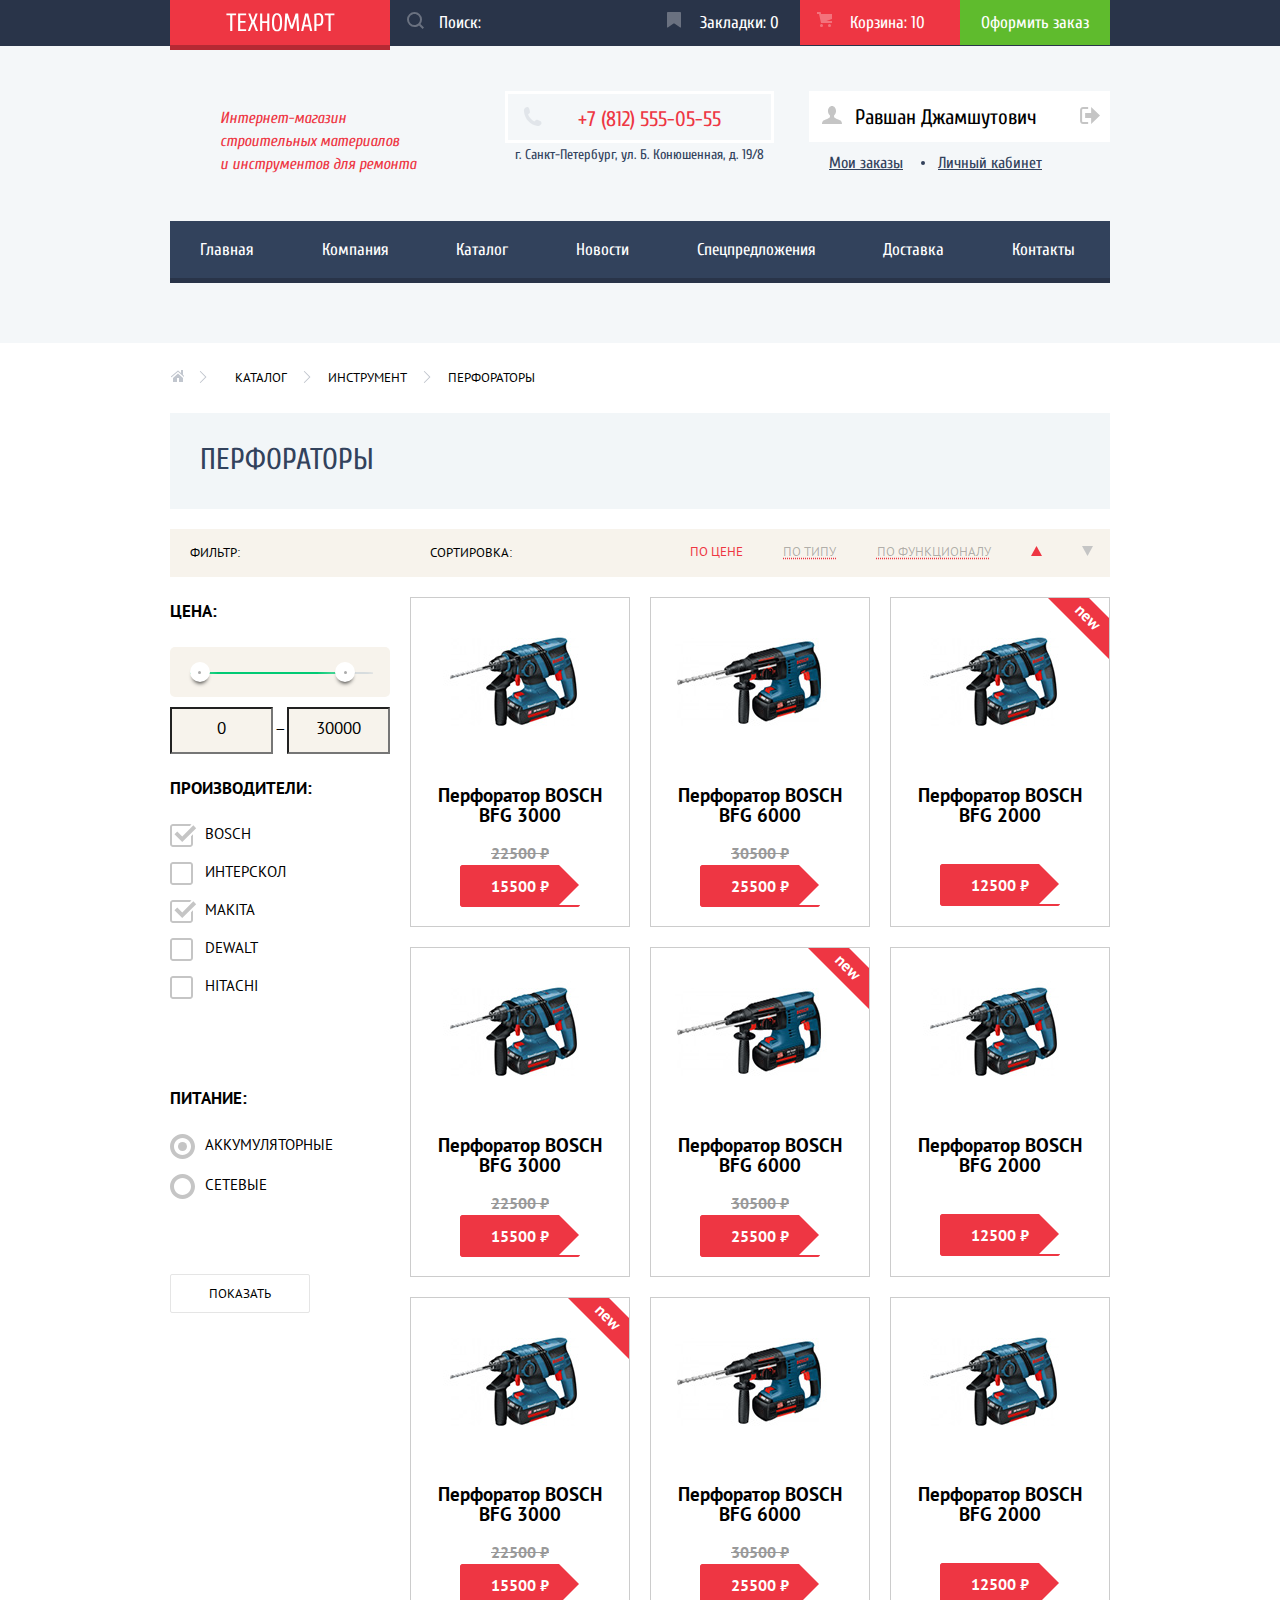
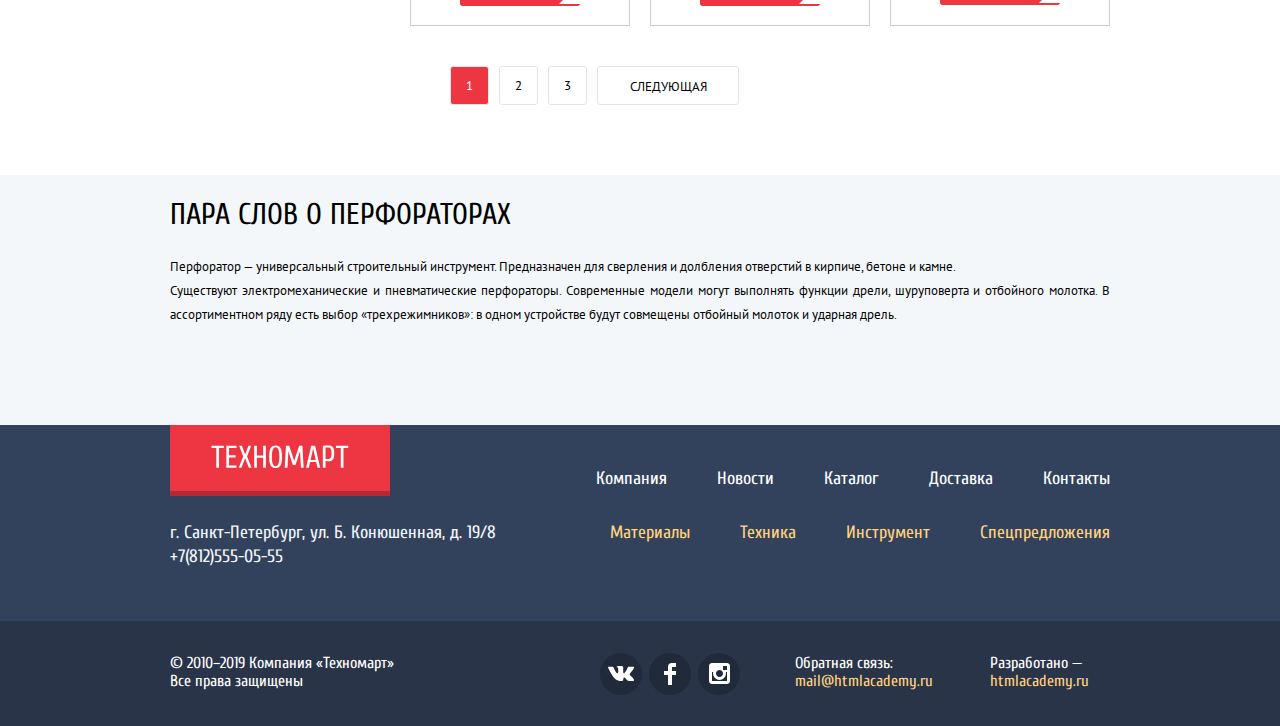
==== commit 6834617d: "меняет стилизацию элементов при фокусе" ====
--- a/catalog.html
+++ b/catalog.html
@@ -99,15 +99,13 @@
           <legend class="filter-name">Цена:</legend>
           <span class="price-range">
           <span class="circle-left"></span>
-          <span class="small-circle-left"></span>
           <span class="circle-right"></span>
-          <span class="small-circle-right"></span>
           <span class="line-green"></span>
           <span class="line-grey"></span>
           </span>
           <div class="marks">
             <input type="text" name="min-price" value="0">
-            <span>-</span>
+            <span>&#8212;</span>
             <input type="text" name="max-price" value="30000">
           </div>
         </fieldset>
@@ -161,9 +159,9 @@
         <a class="active" href="#" name="price">По цене</a>
         <a href="#" name="type">По типу</a>
         <a href="#" name="function">По функционалу</a>
-        <a class="sorting-arrow active" href="#" name="up-arrow" aria-label="По возрастанию">
+        <a class="sorting-arrow active-arrow" href="#" name="up-arrow" aria-label="По возрастанию">
           <svg xmlns="http://www.w3.org/2000/svg" width="11" height="10" viewBox="0 0 11 10">
-              <path fill="#c5c5c5" d="M5.5 0L0 10h11z"/>
+              <path fill="#ee3643" d="M5.5 0L0 10h11z"/>
           </svg>
         </a>
         <a class="sorting-arrow" href="#" name="down-arrow" aria-label="По убыванию">
--- a/css/style.css
+++ b/css/style.css
@@ -11,7 +11,6 @@
   font-weight: 400;
   color: #000000;
   background-color: #ffffff;
-
 }
 
 a {
@@ -42,9 +41,9 @@
   overflow: hidden;
 }
 
-:focus {
+/*:focus {
   outline: 3px solid #ffa247;
-}
+}*/
 
 .site-header {
   min-height: 320px;
@@ -55,7 +54,6 @@
   display: flex;
   flex-direction: column;
   justify-content: space-between;
-  /*min-width: 940px; уточнить*/
   flex-wrap: wrap;
 }
 
@@ -100,8 +98,7 @@
   box-shadow: inset 0px -5px 0 0 rgba(0, 0, 0, 0.24);
   background-color: #ee3643;
   width: 220px;
-
-  /*display: block;*/
+  display: block;
   text-align: center;
   padding-top: 13px;
   padding-bottom: 15px;
@@ -119,10 +116,7 @@
 
 .header-item {
   font-size: 17px;
-  /*line-height: 1.06;*/
-
   color: #ffffff;
-  /*width: 260px;*/
   margin: 0 auto;
   padding: 0px;
   position: relative;
@@ -144,7 +138,7 @@
   color: #ffffff;
 }
 .header-item input:focus {
-  background-color: #ffffff !important;
+  background-color: #ffffff;
   width: 100%;
 }
 
@@ -238,7 +232,6 @@
   background-position: 0 0;
   opacity: 0.3;
 
-  /*border-bottom-color: transparent;*/
 }
 
 .basket::before {
@@ -257,10 +250,12 @@
   opacity: 0.3;
   background-color: #29344;
 }
+
 .tabs:hover::before,
 .basket:hover::before {
   opacity: 1;
 }
+
 .tabs:active::before,
 .basket:active::before {
  opacity: 0.5;
@@ -311,7 +306,6 @@
   line-height: 1;
   text-align: left;
   color: #32425c;
-
   width: auto;
   background-color: #f2f6f8;
   padding-top: 30px;
@@ -382,7 +376,6 @@
 .user-line1 {
   min-width:183px;
   background-color: #ffffff;
-
   padding-top: 15px;
   padding-left: 13px;
   padding-right: 10px;
@@ -490,7 +483,6 @@
 
 .site-navigation-list {
   display: flex;
-  /*align-items: center;*/
   justify-content: space-between;
   padding-left: 0;
   list-style: none;
@@ -501,7 +493,7 @@
 .site-navigation-list a {
  display: block;
  padding-left: 0;
-padding: 20px 35px 25px 30px;
+ padding: 20px 35px 25px 30px;
 }
 
 .site-navigation a:hover {
@@ -552,8 +544,8 @@
 }
 
 .login-link:hover::before {
-    background-image: url("../img/icons/icon-login-blue.svg");
-  }
+  background-image: url("../img/icons/icon-login-blue.svg");
+}
 
 .login-link:active::before {
   background-image: url("../img/icons/icon-login.svg");
@@ -591,14 +583,13 @@
 .advantages-list li {
   list-style: none;
 }
- .advantages-list {
+.advantages-list {
   margin-top: 0;
   padding-left: 0;
   margin-right: 0;
   margin-bottom: 53px;
   display: flex;
   flex-wrap: wrap;
-
   font-size: 24px;
   font-weight: bold;
   line-height: 1.25;
@@ -654,28 +645,28 @@
   background-repeat: no-repeat;
   background-position: 85% 65%;
   position: relative;
+  overflow: hidden;
 }
 
 .materials::after,
 .catalog-item-new::after {
   content: "new";
 
-  height: 0;
-  width: 30px;
-  border-bottom: 30px solid #ee3643;
-  border-left: 30px solid transparent;
-  border-right: 30px solid transparent;
+  height: 25px;
+  width: 90px;
+  background-color: #ee3643;
 
   color: #ffffff;
   position: absolute;
-  top: 6px;
+  top: 5px;
   right: -24px;
 
   font-size: 16px;
-  text-align: right;
+  text-align: center;
   transform: rotate(45deg);
   display: inline-block;
   vertical-align: middle;
+  padding-top: 4px;
 }
 
 .instrument {
@@ -708,7 +699,6 @@
 
 .delivery-advantages {
   background-color: #ffc047;
-
   background-image: url("../img/icons/icon-delivery.svg");
   background-repeat: no-repeat;
   background-position: 85% 65%;
@@ -718,7 +708,6 @@
   display: inline-block;
   font-size: 14px;
   line-height: 1.29;
-  /*text-align: center;*/
   color: #ffffff;
   background-color: #ee3643;
   border: none;
@@ -761,6 +750,7 @@
 .slider-list {
   padding-left: 0;
 }
+
 .slider-item {
   background-color: #32425c;
 }
@@ -909,8 +899,8 @@
   display: flex;
   flex-wrap: wrap;
   justify-content: space-between;
-
-}
+}
+
 .producers li {
   list-style: none;
   width: 220px;
@@ -934,7 +924,7 @@
 }
 
 .popular-title {
-  background-color: #f9f5f0 !important;
+  background-color: #f9f5f0;
   width: 500px;
 }
 
@@ -1084,6 +1074,7 @@
 
 .services-buttons-list li {
   list-style: none;
+  margin-top: 0;
 }
 
 .services-buttons {
@@ -1100,6 +1091,8 @@
   display: block;
   width: 240px;
   box-sizing: border-box;
+  box-shadow: inset 0px 1px 0 0 #405069;
+  border-bottom: 1px solid #293449;
 }
 
 .services-buttons-active {
@@ -1115,15 +1108,17 @@
   line-height: 1.43;
   text-align: left;
   display: block;
+  border-bottom: none;
 }
 
 .services-buttons:hover:not(.services-buttons-active) {
   background-color: #293449;
 }
 
-.services-buttons:active {
+.services-buttons-list .services-buttons:active {
   background-color: #ffffff;
   color: #32425c;
+  border: none;
 }
 
 .services-slider-items {
@@ -1153,7 +1148,7 @@
   min-height: 284px;
   z-index: 2;
   margin-top: 48px;
-  /*display: none;*/
+  display: none;
 }
 
 .delivery-part p,
@@ -1161,6 +1156,7 @@
 .credit-part p {
   width: 379px;
 }
+
 .credit-part {
   background-image: url("../img/credit.png");
   background-repeat: no-repeat;
@@ -1170,7 +1166,7 @@
   min-height: 284px;
   z-index: 2;
   margin-top: 48px;
-  /*display: none;*/
+  display: none;
 }
 
 .services-part p,
@@ -1212,6 +1208,7 @@
   display: flex;
   justify-content: space-between;
   margin-top: 45px;
+  margin-bottom: 85px;
 }
 
 .main-contacts {
@@ -1295,8 +1292,8 @@
 
 .breadcrumbs {
   display: flex;
-  padding-top: 25px;
-  padding-bottom: 25px;
+  padding-top: 23px;
+  padding-bottom: 23px;
   padding-left: 0;
   margin: 0;
   flex-wrap: wrap;
@@ -1305,7 +1302,7 @@
 
 .breadcrumbs li {
   list-style: none;
-  /*padding-left: 40px;*/
+  padding-top: 0;
 }
 
 .breadcrumbs a {
@@ -1318,22 +1315,24 @@
   display: inline-block;
   text-transform: uppercase;
   vertical-align: middle;
-
 }
 
 .home-breadcrumbs {
   position: relative;
+  padding-top: 12px;
+  padding-bottom: 12px;
+  padding-right: 29px;
 }
 
 .home-breadcrumbs::before {
   content: "";
 
   position: absolute;
-  top: -10px;
+  top: 4px;
   left: 0px;
 
-  width: 20px;
-  height: 20px;
+  width: 14px;
+  height: 12px;
 
   background-image: url("../img/icons/icon-home.svg");
   background-repeat: no-repeat;
@@ -1347,12 +1346,14 @@
 }
 
 .catalog-breadcrumbs {
-  padding-left: 55px;
+  padding-left: 36px;
+  padding-right: 16px;
 }
 
 .instrument-breadcrumbs,
 .breadcrumbs-current {
-  padding-left: 40px;
+  padding-left: 25px;
+  padding-right: 16px;
 }
 
 .catalog-breadcrumbs::before,
@@ -1362,20 +1363,22 @@
 
   position: absolute;
   top: 2px;
-  left: 30px;
-
-  width: 20px;
-  height: 20px;
+  left: 0px;
+
+  width: 8px;
+  height: 12px;
 
   background-image: url("../img/icons/icon-right-small.svg");
   background-repeat: no-repeat;
   background-position: 0 0;
-}
-
-.instrument-breadcrumbs::before,
-.breadcrumbs-current::before {
-  left: 20px;
-}
+  display: inline-block;
+  vertical-align: middle;
+}
+
+/*.breadcrumbs a:hover,
+.breadcrumbs a:focus {
+  text-decoration: underline;
+}*/
 
 .filters {
   width: 220px;
@@ -1440,28 +1443,30 @@
   left: 165px;
 }
 
-.small-circle-left {
+.circle-left::before {
+  content: "";
   width: 3px;
   height: 3px;
   display: inline-block;
   background-color: #ababab;
   border-radius: 50%;
-  position: absolute;
-  top: 24px;
-  left: 29px;
+  top: 9px;
+  left: 8px;
   z-index: 2;
   vertical-align: middle;
-}
-
-.small-circle-right {
+  position: absolute;
+}
+
+.circle-right::before {
+  content: "";
   width: 3px;
   height: 3px;
   display: inline-block;
   background-color: #ababab;
   border-radius: 50%;
   position: absolute;
-  top: 24px;
-  left: 174px;
+  top: 9px;
+  right: 8px;
   z-index: 2;
   vertical-align: middle;
 }
@@ -1667,11 +1672,18 @@
   vertical-align: middle;
 }
 
+.filter-input-radiobutton:checked:focus,
+.filter-input-checkbox:checked:focus,
+.filter-input-checkbox:focus,
+.filter-input-radiobutton:focus {
+ outline: 3px solid #ffa247;
+}
+
 .filter-input-checkbox:disabled + label::before,
 .filter-input-checkbox:checked:disabled + label::before,
 .filter-input-radiobutton:disabled + label::before,
 .filter-input-radiobutton:checked:disabled + label::before {
-  opacity: 0.3;
+ opacity: 0.3;
 }
 
 .catalog {
@@ -1685,6 +1697,8 @@
   justify-content: space-between;
   margin-top: 20px;
   flex-wrap: wrap;
+  padding-right: 17px;
+  box-sizing: border-box;
 }
 
 .sorting a {
@@ -1719,7 +1733,7 @@
 }
 
 .sorting-arrow:active svg path,
-.sorting .active svg path {
+.sorting-arrow .active-arrow svg path {
   fill: #ee3643;
 }
 
@@ -1740,6 +1754,7 @@
   text-align: center;
 
   border: 1px solid #ccc;
+  overflow: hidden;
 }
 
 .catalog-item .image {
@@ -1786,8 +1801,8 @@
   margin: 10px auto;
   margin-bottom: 20px;
   padding: 10px 30px;
-
-  color: white;
+  border: 1px solid #ee3643;
+  color: #ffffff;
   background: #ee3643;
   border-radius: 3px;
 }
@@ -1802,8 +1817,10 @@
   width: 0;
   height: 0;
 
-  border: 20px solid white;
+  border: 20px solid #ffffff;
   border-left-color: #ee3643;
+  display: inline-block;
+  vertical-align: middle;
 }
 
 .no-del-price {
@@ -1819,7 +1836,6 @@
   min-height: 168px;
 
   background-color: rgba(255,255,255,0.9);
-  /*z-index: 10;*/
   padding: 40px;
   opacity: 0;
   transition: .5s;
@@ -1827,7 +1843,7 @@
 }
 
 .catalog-item:hover .image-hover {
-  opacity: 1 !important;
+  opacity: 1;
 }
 
 .catalog-item:hover {
@@ -1882,12 +1898,20 @@
   color: rgba(50, 66, 92, 0.3);
 }
 
-/*.image-hover {
-  display: none;
-}*/
-
-.image-hover a:hover {
+.image-hover a:hover,
+.image-hover a:focus {
   display: block;
+}
+
+.catalog-item:focus-within .image-hover {
+ outline: 3px solid #ffa247;
+ opacity: 1;
+ display: block;
+ background-color: rgba(255,255,255,0.0);
+}
+
+.catalog-item:focus-within .image {
+  opacity: 0;
 }
 
 .catalog-item:nth-child(3n) {
@@ -1907,6 +1931,7 @@
   margin-top: 0;
   margin-bottom: 60px;
   flex-wrap: wrap;
+  cursor: pointer;
 }
 
 .pagination-list li {
@@ -1933,11 +1958,11 @@
   cursor: pointer;
 }
 
-.pagination-item {
+.pagination-item a {
   padding-left: 15px;
   padding-right: 15px;
-  padding-top: 6px;
-  padding-bottom: 6px;
+  padding-top: 10px;
+  padding-bottom: 9px;
   cursor: pointer;
 }
 
@@ -1945,6 +1970,7 @@
   padding-top: 11px;
   padding-left: 32px;
   padding-right: 32px;
+  padding-bottom: 8px;
   margin-right: 0;
 }
 
@@ -1969,6 +1995,7 @@
 .perforator-info  {
   width: 940px;
   margin: 0 auto;
+  padding-bottom: 85px;
 }
 
 .perforator-footer {
@@ -2005,7 +2032,6 @@
   list-style: none;
   width: 100%;
   min-height: 298px;
-  margin-top: 85px;
   display: flex;
   flex-direction: column;
   flex-wrap: wrap;
@@ -2090,8 +2116,6 @@
 }
 
 .footer-copyright {
-  /*width: 230px;
-  margin-right: 160px;*/
   align-items: center;
   margin-top: 0;
   margin-bottom: 0;
@@ -2099,10 +2123,11 @@
   padding-right: 0;
   padding-bottom: 30px;
   padding-left: 0px;
+  margin-right: 161px;
 }
 
 .social-buttons {
-  margin-left: 160px;
+  margin-left: 0px;
   padding-left: 0;
   display: flex;
   list-style: none;
@@ -2136,18 +2161,18 @@
 }
 
 .footer-copyright-htmlacademy {
-  width: 140px;
+  width: 100px;
   padding-left: 10px;
+  padding-right: 20px;
 }
 
 .footer-feedback,
 .footer-copyright-htmlacademy {
   margin-top: 0;
   margin-bottom: 0;
-  margin-left: 40px;
+  margin-left: 0px;
   margin-right: 0;
   padding-top: 33px;
-  padding-right: 0px;
   padding-bottom: 30px;
   padding-left: 10px;
   align-items: flex-start;
@@ -2233,6 +2258,9 @@
   display: none;
 }
 
+.show-write-us {
+  display: block;
+}
 .write-us h2 {
   font-size: 0;
 }
@@ -2242,10 +2270,6 @@
   width: 45%;
   margin-top: 45px;
 }
-
-/*.write-us .name-line {
-  margin-right: 20px;
-}*/
 
 .write-us .write-line {
   width: 100%;
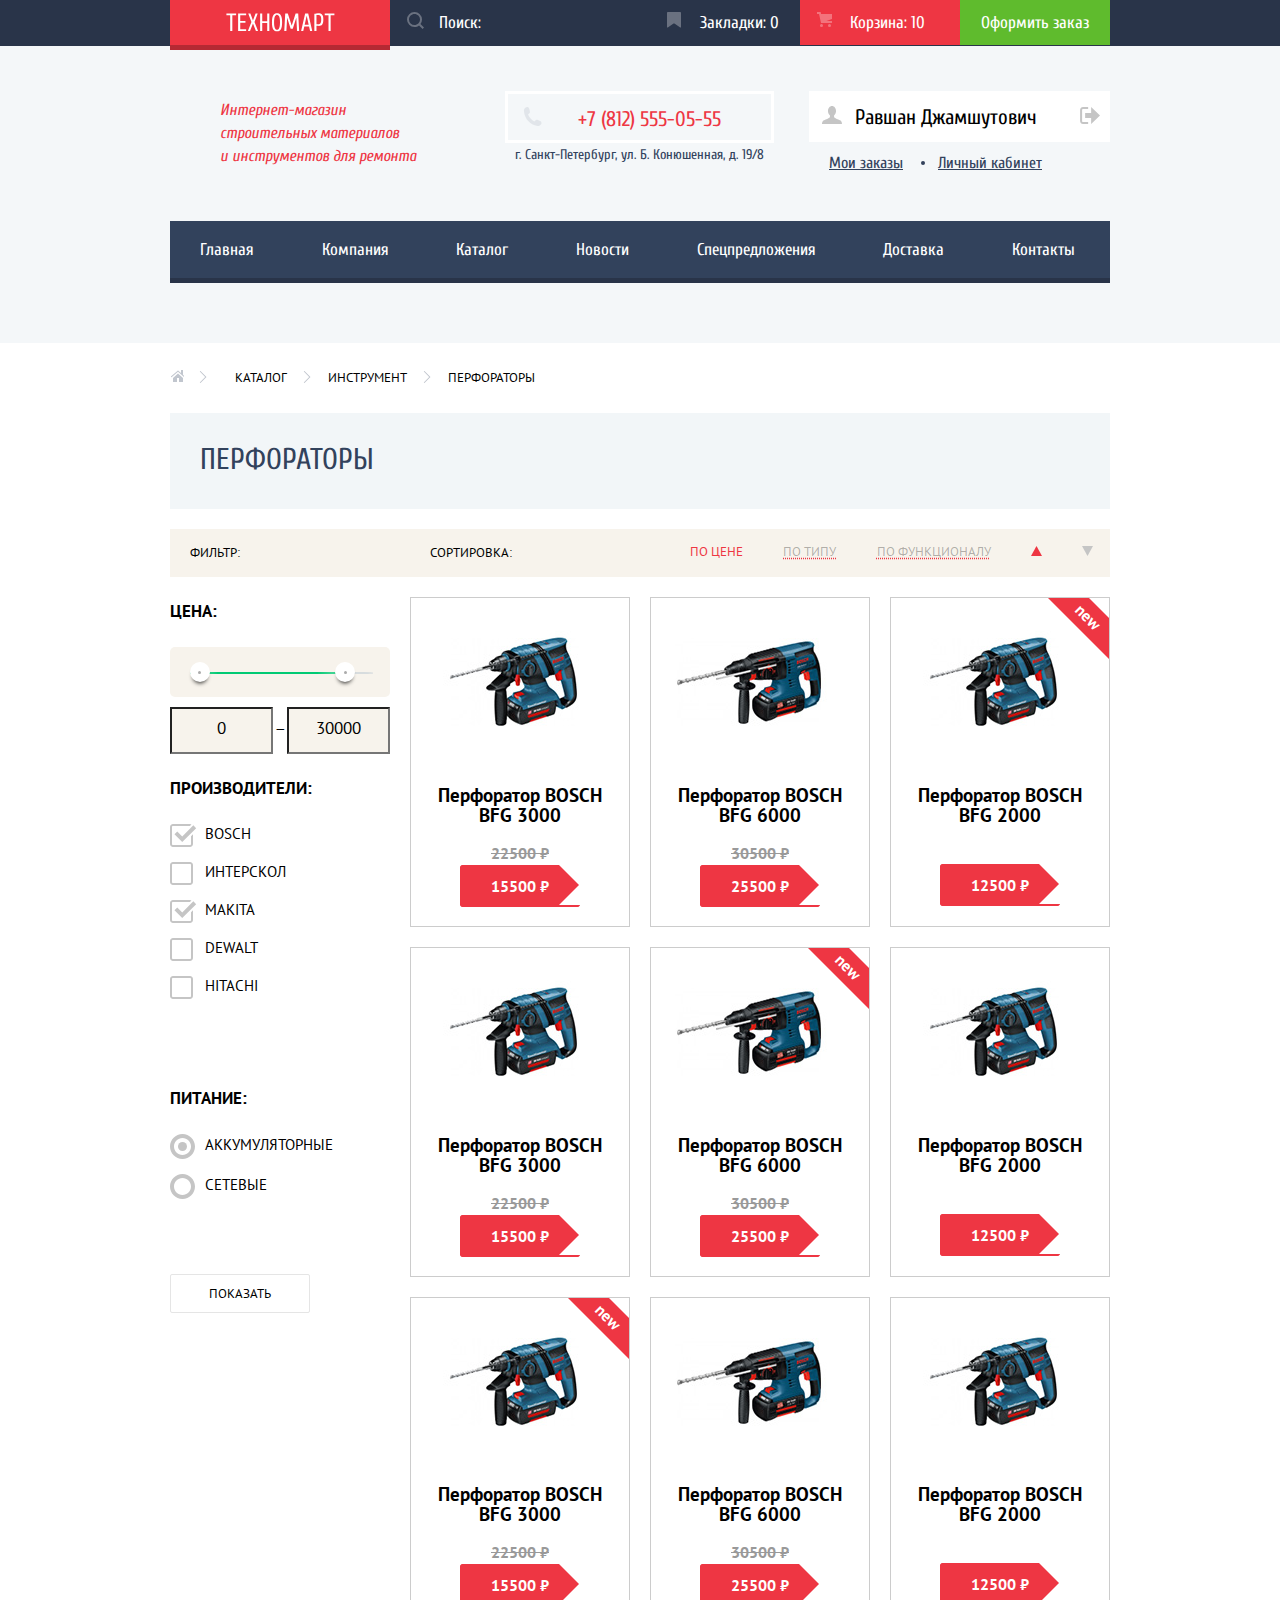
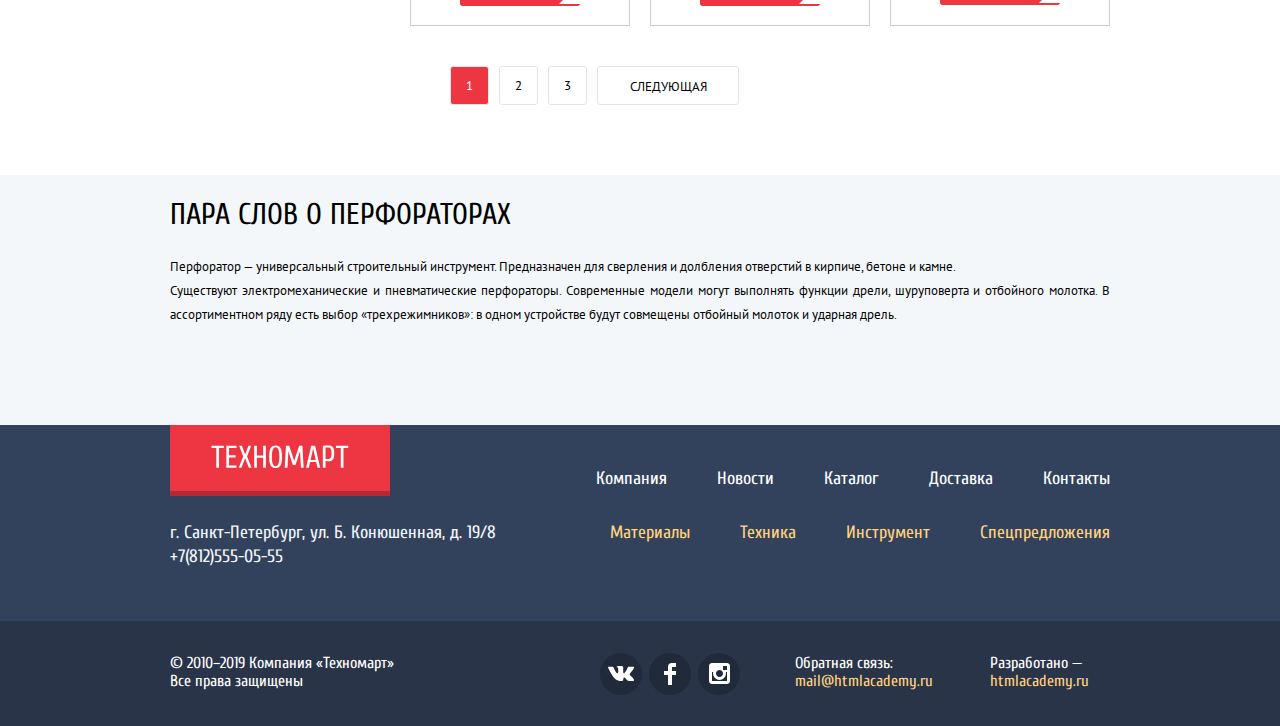
==== commit e4d29654: "внесены изменения в окно корзины" ====
--- a/catalog.html
+++ b/catalog.html
@@ -382,5 +382,14 @@
          </div>
        </div>
      </footer>
+     <div class="modal basket-modal">
+       <button class="modal-close" type="button" name="modal-close" aria-label="Закрыть"></button>
+       <p class="basket-text">Товар добавлен в корзину!</p>
+       <div  class="form-button-footer">
+         <a class="button button-basket" href="#">Оформить заказ</a>
+         <a class="button next-shopping" href="catalog.html">Продолжить покупки</a>
+       </div>
+     </div>
+     <script src="js/modal-basket.js"></script>
    </body>
 </html>
--- a/css/style.css
+++ b/css/style.css
@@ -36,7 +36,9 @@
 
   white-space: nowrap;
 
-  clip-path: inset(100%);
+  -webkit-clip-path: inset(100%);
+
+          clip-path: inset(100%);
   clip: rect(0 0 0 0);
   overflow: hidden;
 }
@@ -51,10 +53,18 @@
   background-color: #f4f7f9;
   width: 100%;
   padding: 0;
-  display: flex;
-  flex-direction: column;
-  justify-content: space-between;
-  flex-wrap: wrap;
+  display: -webkit-box;
+  display: -ms-flexbox;
+  display: flex;
+  -webkit-box-orient: vertical;
+  -webkit-box-direction: normal;
+      -ms-flex-direction: column;
+          flex-direction: column;
+  -webkit-box-pack: justify;
+      -ms-flex-pack: justify;
+          justify-content: space-between;
+  -ms-flex-wrap: wrap;
+      flex-wrap: wrap;
 }
 
 .site-header-inner {
@@ -63,39 +73,61 @@
 
 .header-top {
   background-color: #293449;
+  display: -webkit-box;
+  display: -ms-flexbox;
   display: flex;
   width: 100%;
-  align-items: center;
+  -webkit-box-align: center;
+      -ms-flex-align: center;
+          align-items: center;
   margin-left: auto;
   margin-right: auto;
   margin-bottom: 45px;
   line-height: 1.06;
-  justify-content: space-between;
-  flex-wrap: wrap;
+  -webkit-box-pack: justify;
+      -ms-flex-pack: justify;
+          justify-content: space-between;
+  -ms-flex-wrap: wrap;
+      flex-wrap: wrap;
 }
 
 .header-top-wraper {
   width: 940px;
-  display: flex;
-  align-items: center;
+  display: -webkit-box;
+  display: -ms-flexbox;
+  display: flex;
+  -webkit-box-align: center;
+      -ms-flex-align: center;
+          align-items: center;
   margin: 0 auto;
-  justify-content: space-between;
-  flex-wrap: wrap;
+  -webkit-box-pack: justify;
+      -ms-flex-pack: justify;
+          justify-content: space-between;
+  -ms-flex-wrap: wrap;
+      flex-wrap: wrap;
 }
 
 .header-middle {
-  display: flex;
-  justify-content: space-between;
+  display: -webkit-box;
+  display: -ms-flexbox;
+  display: flex;
+  -webkit-box-pack: justify;
+      -ms-flex-pack: justify;
+          justify-content: space-between;
   width: 940px;
-  align-items: flex-start;
+  -webkit-box-align: start;
+      -ms-flex-align: start;
+          align-items: flex-start;
   margin-bottom: 45px;
   margin-left: auto;
   margin-right: auto;
-  flex-wrap: wrap;
+  -ms-flex-wrap: wrap;
+      flex-wrap: wrap;
 }
 
 .logo {
-  box-shadow: inset 0px -5px 0 0 rgba(0, 0, 0, 0.24);
+  -webkit-box-shadow: inset 0px -5px 0 0 rgba(0, 0, 0, 0.24);
+          box-shadow: inset 0px -5px 0 0 rgba(0, 0, 0, 0.24);
   background-color: #ee3643;
   width: 220px;
   display: block;
@@ -120,7 +152,9 @@
   margin: 0 auto;
   padding: 0px;
   position: relative;
-  flex-grow: 1;
+  -webkit-box-flex: 1;
+      -ms-flex-positive: 1;
+          flex-grow: 1;
 }
 
 .header-item input[type="text"] {
@@ -131,7 +165,20 @@
   border: none;
   padding: 13px;
   padding-left: 49px;
-  box-sizing: border-box;
+  -webkit-box-sizing: border-box;
+          box-sizing: border-box;
+}
+
+.header-item input[type="text"]::-webkit-input-placeholder {
+  color: #ffffff;
+}
+
+.header-item input[type="text"]:-ms-input-placeholder {
+  color: #ffffff;
+}
+
+.header-item input[type="text"]::-ms-input-placeholder {
+  color: #ffffff;
 }
 
 .header-item input[type="text"]::placeholder {
@@ -183,11 +230,14 @@
 }
 
 .header-link {
+  display: -webkit-box;
+  display: -ms-flexbox;
   display: flex;
   font-size: 17px;
   font-weight: normal;
   margin: 0;
-  flex-wrap: wrap;
+  -ms-flex-wrap: wrap;
+      flex-wrap: wrap;
 }
 
 .tabs {
@@ -298,7 +348,9 @@
   padding-left: 50px;
   padding-right: 50px;
   margin: 0;
-  align-self: flex-end;
+  -ms-flex-item-align: center;
+      -ms-grid-row-align: center;
+      align-self: center;
 }
 
 .page-title{
@@ -357,14 +409,21 @@
 
 .header-contacts {
   width: 320px;
-  display: flex;
-  flex-direction: column;
+  display: -webkit-box;
+  display: -ms-flexbox;
+  display: flex;
+  -webkit-box-orient: vertical;
+  -webkit-box-direction: normal;
+      -ms-flex-direction: column;
+          flex-direction: column;
   margin: 0 auto;
 }
 
 .user-navigation {
   font-size: 21px;
   line-height: 1;
+  display: -webkit-box;
+  display: -ms-flexbox;
   display: flex;
   margin: 0;
 }
@@ -469,7 +528,8 @@
   color: #ffffff;
   width: 940px;
   min-height: 60px;
-  box-shadow: inset 0px -5px 0 0 #293449;
+  -webkit-box-shadow: inset 0px -5px 0 0 #293449;
+          box-shadow: inset 0px -5px 0 0 #293449;
   background-color: #32425c;
   list-style: none;
   text-align: center;
@@ -482,12 +542,17 @@
 }
 
 .site-navigation-list {
-  display: flex;
-  justify-content: space-between;
+  display: -webkit-box;
+  display: -ms-flexbox;
+  display: flex;
+  -webkit-box-pack: justify;
+      -ms-flex-pack: justify;
+          justify-content: space-between;
   padding-left: 0;
   list-style: none;
   margin: 0 auto;
-  flex-wrap: wrap;
+  -ms-flex-wrap: wrap;
+      flex-wrap: wrap;
 }
 
 .site-navigation-list a {
@@ -498,7 +563,8 @@
 
 .site-navigation a:hover {
   background-color: #293449;
-  box-shadow: inset 0px -5px 0 0 #293449;
+  -webkit-box-shadow: inset 0px -5px 0 0 #293449;
+          box-shadow: inset 0px -5px 0 0 #293449;
 }
 
 .site-navigation a:active {
@@ -575,9 +641,13 @@
 
 }
 .main-content {
+  display: -webkit-box;
+  display: -ms-flexbox;
   display: flex;
   font-family: "PT Sans", Arial, sans-serif;
-  justify-content: space-between;
+  -webkit-box-pack: justify;
+      -ms-flex-pack: justify;
+          justify-content: space-between;
 }
 
 .advantages-list li {
@@ -588,8 +658,11 @@
   padding-left: 0;
   margin-right: 0;
   margin-bottom: 53px;
-  display: flex;
-  flex-wrap: wrap;
+  display: -webkit-box;
+  display: -ms-flexbox;
+  display: flex;
+  -ms-flex-wrap: wrap;
+      flex-wrap: wrap;
   font-size: 24px;
   font-weight: bold;
   line-height: 1.25;
@@ -663,7 +736,9 @@
 
   font-size: 16px;
   text-align: center;
-  transform: rotate(45deg);
+  -webkit-transform: rotate(45deg);
+      -ms-transform: rotate(45deg);
+          transform: rotate(45deg);
   display: inline-block;
   vertical-align: middle;
   padding-top: 4px;
@@ -847,7 +922,9 @@
 
   text-align: center;
   font-size: 0;
-  transform: translateX(-50%);
+  -webkit-transform: translateX(-50%);
+      -ms-transform: translateX(-50%);
+          transform: translateX(-50%);
 }
 
 .slider-controls i {
@@ -896,9 +973,14 @@
   padding-left: 0;
   margin-top: 0;
   margin-bottom: 0;
-  display: flex;
-  flex-wrap: wrap;
-  justify-content: space-between;
+  display: -webkit-box;
+  display: -ms-flexbox;
+  display: flex;
+  -ms-flex-wrap: wrap;
+      flex-wrap: wrap;
+  -webkit-box-pack: justify;
+      -ms-flex-pack: justify;
+          justify-content: space-between;
 }
 
 .producers li {
@@ -929,16 +1011,22 @@
 }
 
 .popular-wrapper {
+  display: -webkit-box;
+  display: -ms-flexbox;
   display: flex;
   background-color: #f9f5f0;
-  justify-content: space-between;
-  flex-wrap: wrap;
+  -webkit-box-pack: justify;
+      -ms-flex-pack: justify;
+          justify-content: space-between;
+  -ms-flex-wrap: wrap;
+      flex-wrap: wrap;
 }
 
 .goods-button {
   width: 253px;
   padding-left: 55px;
-  box-sizing: border-box;
+  -webkit-box-sizing: border-box;
+          box-sizing: border-box;
   margin-right: 24px;
   margin-top: 25px;
   margin-bottom: 24px;
@@ -947,7 +1035,8 @@
 .producers-button {
   width: 253px;
   padding-left: 70px;
-  box-sizing: border-box;
+  -webkit-box-sizing: border-box;
+          box-sizing: border-box;
   margin-right: 24px;
   margin-top: 25px;
   margin-bottom: 24px;
@@ -959,7 +1048,8 @@
 }
 
 .producers li:hover {
-  box-shadow: 0px 10px 25px 0 rgba(41, 52, 73, 0.5);
+  -webkit-box-shadow: 0px 10px 25px 0 rgba(41, 52, 73, 0.5);
+          box-shadow: 0px 10px 25px 0 rgba(41, 52, 73, 0.5);
 }
 
 .producers li:active {
@@ -969,49 +1059,57 @@
 .bosch-logo {
   padding-top: 53px;
   padding-bottom: 55px;
-  box-sizing: border-box;
+  -webkit-box-sizing: border-box;
+          box-sizing: border-box;
 }
 
 .makita-logo {
   padding-top: 50px;
   padding-bottom: 55px;
-  box-sizing: border-box;
+  -webkit-box-sizing: border-box;
+          box-sizing: border-box;
 }
 
 .de-walt-logo {
   padding-top: 48px;
   padding-bottom: 53px;
-  box-sizing: border-box;
+  -webkit-box-sizing: border-box;
+          box-sizing: border-box;
 }
 
 .interskol-logo {
   padding-top: 21px;
   padding-bottom: 36px;
-  box-sizing: border-box;
+  -webkit-box-sizing: border-box;
+          box-sizing: border-box;
 }
 
 .hitachi-logo {
   padding-top: 58px;
   padding-bottom: 56px;
-  box-sizing: border-box;
+  -webkit-box-sizing: border-box;
+          box-sizing: border-box;
 }
 
 .lg-logo {
   padding-top: 35px;
   padding-bottom: 37px;
-  box-sizing: border-box;
+  -webkit-box-sizing: border-box;
+          box-sizing: border-box;
 }
 
 .aeg-logo {
   padding-top: 23px;
   padding-bottom: 26px;
-  box-sizing: border-box;
+  -webkit-box-sizing: border-box;
+          box-sizing: border-box;
 }
 
 .metabo-logo {
   padding-top: 34px;
   padding-bottom: 42px;
-  box-sizing: border-box;
+  -webkit-box-sizing: border-box;
+          box-sizing: border-box;
 }
 
 .services {
@@ -1047,8 +1145,11 @@
 }
 
 .services-slider {
-  display: flex;
-  flex-wrap: nowrap;
+  display: -webkit-box;
+  display: -ms-flexbox;
+  display: flex;
+  -ms-flex-wrap: nowrap;
+      flex-wrap: nowrap;
 }
 
 .services-buttons-list {
@@ -1090,13 +1191,16 @@
 
   display: block;
   width: 240px;
-  box-sizing: border-box;
-  box-shadow: inset 0px 1px 0 0 #405069;
+  -webkit-box-sizing: border-box;
+          box-sizing: border-box;
+  -webkit-box-shadow: inset 0px 1px 0 0 #405069;
+          box-shadow: inset 0px 1px 0 0 #405069;
   border-bottom: 1px solid #293449;
 }
 
 .services-buttons-active {
-  box-shadow: 0px 1px 0 0 #ffffff, inset 0px 1px 0 0 #ffffff;
+  -webkit-box-shadow: 0px 1px 0 0 #ffffff, inset 0px 1px 0 0 #ffffff;
+          box-shadow: 0px 1px 0 0 #ffffff, inset 0px 1px 0 0 #ffffff;
   background-color: #ffffff;
   color: #32425c;
   padding-top: 15px;
@@ -1122,9 +1226,15 @@
 }
 
 .services-slider-items {
-  display: flex;
-  flex-direction: column;
-  flex-wrap: wrap;
+  display: -webkit-box;
+  display: -ms-flexbox;
+  display: flex;
+  -webkit-box-orient: vertical;
+  -webkit-box-direction: normal;
+      -ms-flex-direction: column;
+          flex-direction: column;
+  -ms-flex-wrap: wrap;
+      flex-wrap: wrap;
 }
 
 .delivery-part{
@@ -1198,15 +1308,20 @@
   background-color: #ff5357;
   padding-left: 35px;
   padding-right: 35px;
-  box-sizing: border-box;
+  -webkit-box-sizing: border-box;
+          box-sizing: border-box;
   margin-top: 35px;
 }
 
 .company-presentation {
   width: 940px;
   margin: 0 auto;
-  display: flex;
-  justify-content: space-between;
+  display: -webkit-box;
+  display: -ms-flexbox;
+  display: flex;
+  -webkit-box-pack: justify;
+      -ms-flex-pack: justify;
+          justify-content: space-between;
   margin-top: 45px;
   margin-bottom: 85px;
 }
@@ -1275,7 +1390,8 @@
   top: 7px;
   left: 0px;
   padding-right: 11px;
-  box-sizing: border-box;
+  -webkit-box-sizing: border-box;
+          box-sizing: border-box;
 }
 
 .button-company {
@@ -1291,12 +1407,15 @@
 }
 
 .breadcrumbs {
+  display: -webkit-box;
+  display: -ms-flexbox;
   display: flex;
   padding-top: 23px;
   padding-bottom: 23px;
   padding-left: 0;
   margin: 0;
-  flex-wrap: wrap;
+  -ms-flex-wrap: wrap;
+      flex-wrap: wrap;
   cursor: pointer;
 }
 
@@ -1434,7 +1553,8 @@
   position: absolute;
   top: 15px;
   left: 20px;
-  box-shadow: 0px 4px 4px -3px rgba(0,0,0,0.86);
+  -webkit-box-shadow: 0px 4px 4px -3px rgba(0,0,0,0.86);
+          box-shadow: 0px 4px 4px -3px rgba(0,0,0,0.86);
   z-index: 1;
   vertical-align: middle;
 }
@@ -1496,10 +1616,15 @@
 }
 
 .marks {
+  display: -webkit-box;
+  display: -ms-flexbox;
   display: flex;
   width: 220px;
-  justify-content: space-between;
-  flex-wrap: wrap;
+  -webkit-box-pack: justify;
+      -ms-flex-pack: justify;
+          justify-content: space-between;
+  -ms-flex-wrap: wrap;
+      flex-wrap: wrap;
 }
 
 .marks input[type="text"] {
@@ -1672,6 +1797,13 @@
   vertical-align: middle;
 }
 
+.filter-input-checkbox:disabled + label::before,
+.filter-input-checkbox:checked:disabled + label::before,
+.filter-input-radiobutton:disabled + label::before,
+.filter-input-radiobutton:checked:disabled + label::before {
+ opacity: 0.3;
+}
+
 .filter-input-radiobutton:checked:focus,
 .filter-input-checkbox:checked:focus,
 .filter-input-checkbox:focus,
@@ -1679,26 +1811,25 @@
  outline: 3px solid #ffa247;
 }
 
-.filter-input-checkbox:disabled + label::before,
-.filter-input-checkbox:checked:disabled + label::before,
-.filter-input-radiobutton:disabled + label::before,
-.filter-input-radiobutton:checked:disabled + label::before {
- opacity: 0.3;
-}
-
 .catalog {
   margin-left: 20px;
 }
 
 .sorting {
+  display: -webkit-box;
+  display: -ms-flexbox;
   display: flex;
   width: 700px;
   background-color: #f7f3ec;
-  justify-content: space-between;
+  -webkit-box-pack: justify;
+      -ms-flex-pack: justify;
+          justify-content: space-between;
   margin-top: 20px;
-  flex-wrap: wrap;
+  -ms-flex-wrap: wrap;
+      flex-wrap: wrap;
   padding-right: 17px;
-  box-sizing: border-box;
+  -webkit-box-sizing: border-box;
+          box-sizing: border-box;
 }
 
 .sorting a {
@@ -1708,18 +1839,22 @@
   text-align: left;
   color: rgba(0, 0, 0, 0.3);
   border: none;
-  text-decoration: underline dotted #ee3643;
+  -webkit-text-decoration: underline dotted #ee3643;
+          text-decoration: underline dotted #ee3643;
   background-color: #f7f3ec;
   padding-bottom: 0;
   text-transform: uppercase;
-  justify-content: space-between;
+  -webkit-box-pack: justify;
+      -ms-flex-pack: justify;
+          justify-content: space-between;
   padding-top: 14px;
   display: block;
 }
 
 .sorting a:hover {
   color: #000000;
-  text-decoration: underline solid #ee3643;
+  -webkit-text-decoration: underline solid #ee3643;
+          text-decoration: underline solid #ee3643;
 }
 
 .sorting a:focus,
@@ -1739,9 +1874,14 @@
 
 .catalog-items {
   margin: 20px auto;
-  display: flex;
-  justify-content: space-between;
-  flex-wrap: wrap;
+  display: -webkit-box;
+  display: -ms-flexbox;
+  display: flex;
+  -webkit-box-pack: justify;
+      -ms-flex-pack: justify;
+          justify-content: space-between;
+  -ms-flex-wrap: wrap;
+      flex-wrap: wrap;
 }
 
 .catalog-item {
@@ -1838,8 +1978,11 @@
   background-color: rgba(255,255,255,0.9);
   padding: 40px;
   opacity: 0;
+  -webkit-transition: .5s;
+  -o-transition: .5s;
   transition: .5s;
-  box-sizing: border-box;
+  -webkit-box-sizing: border-box;
+          box-sizing: border-box;
 }
 
 .catalog-item:hover .image-hover {
@@ -1847,7 +1990,8 @@
 }
 
 .catalog-item:hover {
-  box-shadow: 0 0 10px;
+  -webkit-box-shadow: 0 0 10px;
+          box-shadow: 0 0 10px;
 }
 
 .image-hover .button-buy,
@@ -1879,6 +2023,8 @@
 
 .button-buy:hover {
   background-color: #5fbb2d;
+  border: 3px solid #5fbb2d;
+  border-bottom: 3px solid #367315;
 }
 
 .button-buy:active {
@@ -1904,7 +2050,6 @@
 }
 
 .catalog-item:focus-within .image-hover {
- outline: 3px solid #ffa247;
  opacity: 1;
  display: block;
  background-color: rgba(255,255,255,0.0);
@@ -1927,10 +2072,13 @@
 }
 
 .pagination-list {
+  display: -webkit-box;
+  display: -ms-flexbox;
   display: flex;
   margin-top: 0;
   margin-bottom: 60px;
-  flex-wrap: wrap;
+  -ms-flex-wrap: wrap;
+      flex-wrap: wrap;
   cursor: pointer;
 }
 
@@ -2001,10 +2149,16 @@
 .perforator-footer {
   width: 100%;
   margin: 0 auto;
-  display: flex;
-  flex-direction: column;
+  display: -webkit-box;
+  display: -ms-flexbox;
+  display: flex;
+  -webkit-box-orient: vertical;
+  -webkit-box-direction: normal;
+      -ms-flex-direction: column;
+          flex-direction: column;
   background-color: #f4f7f9;
-  flex-wrap: wrap;
+  -ms-flex-wrap: wrap;
+      flex-wrap: wrap;
 }
 
 .perforator-title {
@@ -2032,19 +2186,32 @@
   list-style: none;
   width: 100%;
   min-height: 298px;
-  display: flex;
-  flex-direction: column;
-  flex-wrap: wrap;
+  display: -webkit-box;
+  display: -ms-flexbox;
+  display: flex;
+  -webkit-box-orient: vertical;
+  -webkit-box-direction: normal;
+      -ms-flex-direction: column;
+          flex-direction: column;
+  -ms-flex-wrap: wrap;
+      flex-wrap: wrap;
 }
 
 .footer-top {
+  display: -webkit-box;
+  display: -ms-flexbox;
   display: flex;
   margin: 0 auto;
   width: 940px;
-  justify-content: space-between;
-  align-items: flex-end;
+  -webkit-box-pack: justify;
+      -ms-flex-pack: justify;
+          justify-content: space-between;
+  -webkit-box-align: end;
+      -ms-flex-align: end;
+          align-items: flex-end;
   margin-bottom: 30px;
-  flex-wrap: wrap;
+  -ms-flex-wrap: wrap;
+      flex-wrap: wrap;
 }
 
 .logo-footer {
@@ -2054,11 +2221,14 @@
 
 .footer-navigation {
   list-style: none;
+  display: -webkit-box;
+  display: -ms-flexbox;
   display: flex;
   margin-top: 0;
   margin-bottom: 0;
   padding-left: 0;
-  flex-wrap: wrap;
+  -ms-flex-wrap: wrap;
+      flex-wrap: wrap;
 }
 
 .footer-navigation li {
@@ -2066,12 +2236,16 @@
 }
 
 .footer-middle {
+  display: -webkit-box;
+  display: -ms-flexbox;
   display: flex;
   margin-left: auto;
   margin-right: auto;
   margin-bottom: 52px;
   width: 940px;
-  justify-content: space-between;
+  -webkit-box-pack: justify;
+      -ms-flex-pack: justify;
+          justify-content: space-between;
 }
 
 .footer-contacts {
@@ -2087,6 +2261,8 @@
 }
 
 .footer-products {
+  display: -webkit-box;
+  display: -ms-flexbox;
   display: flex;
   margin-top: 0;
 }
@@ -2107,16 +2283,24 @@
   color: #ffffff;
   font-size: 16px;
 
+  display: -webkit-box;
+
+  display: -ms-flexbox;
+
   display: flex;
   width: 940px;
-  justify-content: space-between;
+  -webkit-box-pack: justify;
+      -ms-flex-pack: justify;
+          justify-content: space-between;
   min-height: 105px;
   line-height: 1.13;
   margin: 0 auto;
 }
 
 .footer-copyright {
-  align-items: center;
+  -webkit-box-align: center;
+      -ms-flex-align: center;
+          align-items: center;
   margin-top: 0;
   margin-bottom: 0;
   padding-top: 33px;
@@ -2129,12 +2313,19 @@
 .social-buttons {
   margin-left: 0px;
   padding-left: 0;
+  display: -webkit-box;
+  display: -ms-flexbox;
   display: flex;
   list-style: none;
   width: 140px;
-  flex-wrap: wrap;
-  justify-content: space-between;
-  align-items: center;
+  -ms-flex-wrap: wrap;
+      flex-wrap: wrap;
+  -webkit-box-pack: justify;
+      -ms-flex-pack: justify;
+          justify-content: space-between;
+  -webkit-box-align: center;
+      -ms-flex-align: center;
+          align-items: center;
   margin-top: 0;
   margin-bottom: 0;
 }
@@ -2143,9 +2334,15 @@
   width: 42px;
   height: 42px;
   padding-left: 0;
-  display: flex;
-  align-items: center;
-  justify-content: center;
+  display: -webkit-box;
+  display: -ms-flexbox;
+  display: flex;
+  -webkit-box-align: center;
+      -ms-flex-align: center;
+          align-items: center;
+  -webkit-box-pack: center;
+      -ms-flex-pack: center;
+          justify-content: center;
   background-color: #212a3a;
   border-radius: 50%;
 }
@@ -2175,9 +2372,16 @@
   padding-top: 33px;
   padding-bottom: 30px;
   padding-left: 10px;
-  align-items: flex-start;
-  display: flex;
-  flex-direction: column;
+  -webkit-box-align: start;
+      -ms-flex-align: start;
+          align-items: flex-start;
+  display: -webkit-box;
+  display: -ms-flexbox;
+  display: flex;
+  -webkit-box-orient: vertical;
+  -webkit-box-direction: normal;
+      -ms-flex-direction: column;
+          flex-direction: column;
   line-height: 1.13;
 }
 
@@ -2214,34 +2418,51 @@
   top: 50%;
   left: 50%;
   background: #ffffff;
-  transform: translate(-50%, -50%);
+  -webkit-transform: translate(-50%, -50%);
+      -ms-transform: translate(-50%, -50%);
+          transform: translate(-50%, -50%);
   margin-top: 50px;
   display: none;
-  z-index: 1;
-  box-shadow: 0 20px 40px 0 rgba(0,1,1,0.75);
+  z-index: 6;
+  -webkit-box-shadow: 0 20px 40px 0 rgba(0,1,1,0.75);
+          box-shadow: 0 20px 40px 0 rgba(0,1,1,0.75);
 }
 
 .write-us-form {
-  display: flex;
-  flex-wrap: wrap;
-  justify-content: space-between;
-}
+  display: -webkit-box;
+  display: -ms-flexbox;
+  display: flex;
+  -ms-flex-wrap: wrap;
+      flex-wrap: wrap;
+  -webkit-box-pack: justify;
+      -ms-flex-pack: justify;
+          justify-content: space-between;
+}
+
 .form-close {
   position: absolute;
   right: 0;
   border: none;
 }
 
-.map {
+.modal-map {
   display: none;
   width: 940px;
   border: none;
+  padding: 0;
+}
+
+.modal-map img {
+  position: absolute;
+  top: 0;
+  left: 0;
+  z-index: 1;
+  margin: 0;
+}
+.modal-map iframe {
   position: relative;
-  padding: 0;
-}
-
-.map img {
-  display: block;
+  z-index: 7;
+  border: none;
 }
 
 .write-us {
@@ -2258,9 +2479,47 @@
   display: none;
 }
 
-.show-write-us {
+@-webkit-keyframes bounce {
+  0% { -webkit-transform: translateY(-2000px); transform: translateY(-2000px); }
+  70% { -webkit-transform: translateY(30px); transform: translateY(30px); }
+  90% { -webkit-transform: translateY(-10px); transform: translateY(-10px); }
+  100% { -webkit-transform: translateY(0); transform: translateY(0); }
+}
+
+@keyframes bounce {
+  0% { -webkit-transform: translateY(-2000px); transform: translateY(-2000px); }
+  70% { -webkit-transform: translateY(30px); transform: translateY(30px); }
+  90% { -webkit-transform: translateY(-10px); transform: translateY(-10px); }
+  100% { -webkit-transform: translateY(0); transform: translateY(0); }
+}
+
+.modal-show {
   display: block;
-}
+  -webkit-animation-name: bounce;
+          animation-name: bounce;
+  -webkit-animation-duration: 0.6s;
+          animation-duration: 0.6s;
+}
+
+@-webkit-keyframes shake {
+  0%, 100% { -webkit-transform: translateX(0); transform: translateX(0); }
+  10%, 30%, 50%, 70%, 90% { -webkit-transform: translateX(-10px); transform: translateX(-10px); }
+  20%, 40%, 60%, 80% { -webkit-transform: translateX(10px); transform: translateX(10px); }
+}
+
+@keyframes shake {
+  0%, 100% { -webkit-transform: translateX(0); transform: translateX(0); }
+  10%, 30%, 50%, 70%, 90% { -webkit-transform: translateX(-10px); transform: translateX(-10px); }
+  20%, 40%, 60%, 80% { -webkit-transform: translateX(10px); transform: translateX(10px); }
+}
+
+.modal-error {
+  -webkit-animation-name: shake;
+          animation-name: shake;
+  -webkit-animation-duration: 0.6s;
+          animation-duration: 0.6s;
+}
+
 .write-us h2 {
   font-size: 0;
 }
@@ -2300,11 +2559,32 @@
   color: #a9a9a9;
   width: 100%;
   margin-top: 13px;
-  justify-content: space-between;
+  -webkit-box-pack: justify;
+      -ms-flex-pack: justify;
+          justify-content: space-between;
   min-height: 38px;
-  box-sizing: border-box;
+  -webkit-box-sizing: border-box;
+          box-sizing: border-box;
   border: 2px solid #d7dcde;
   border-radius: 3px;
+}
+
+.write-us input[type="text"]::-webkit-input-placeholder,
+.write-us input[type="email"]::-webkit-input-placeholder,
+.write-textarea {
+  padding-left: 16px;
+}
+
+.write-us input[type="text"]:-ms-input-placeholder,
+.write-us input[type="email"]:-ms-input-placeholder,
+.write-textarea {
+  padding-left: 16px;
+}
+
+.write-us input[type="text"]::-ms-input-placeholder,
+.write-us input[type="email"]::-ms-input-placeholder,
+.write-textarea {
+  padding-left: 16px;
 }
 
 .write-us input[type="text"]::placeholder,
@@ -2328,7 +2608,8 @@
 .write-textarea {
   margin-top: 13px;
   margin-bottom: 30px;
-  box-sizing: border-box;
+  -webkit-box-sizing: border-box;
+          box-sizing: border-box;
   padding-top: 10px;
 }
 
@@ -2358,15 +2639,19 @@
   line-height: 1;
   padding-left: 80px;
   padding-right: 80px;
-  box-sizing: border-box;
+  -webkit-box-sizing: border-box;
+          box-sizing: border-box;
 }
 
 .basket-text {
   text-align: left;
   vertical-align: middle;
   margin-bottom: 39px;
-  display: flex;
-  align-self: center;
+  display: -webkit-box;
+  display: -ms-flexbox;
+  display: flex;
+  -ms-flex-item-align: center;
+      align-self: center;
 }
 
 .basket-text::before {
@@ -2385,7 +2670,8 @@
   margin-left: 80px;
   width: 220px;
   padding-left: 44px;
-  box-sizing: border-box;
+  -webkit-box-sizing: border-box;
+          box-sizing: border-box;
   margin-right: 0;
   margin-top: 37px;
 }
@@ -2399,7 +2685,8 @@
   border-radius: 5px;
   vertical-align: center;
   padding-left: 44px;
-  box-sizing: border-box;
+  -webkit-box-sizing: border-box;
+          box-sizing: border-box;
 }
 
 .modal-close {
@@ -2420,4 +2707,2703 @@
   top: 10px;
   position: absolute;
   background-color: transparent;
-}
+  z-index: 8;
+}
+/*{
+  outline: 1px solid red;
+}*/
+
+body {
+  margin: 0;
+  padding: 0;
+  font-family: "Cuprum", Arial, sans-serif;
+  font-size: 13px;
+  line-height: 1.85;
+  font-weight: 400;
+  color: #000000;
+  background-color: #ffffff;
+}
+
+a {
+  text-decoration: none;
+  color: #ffffff;
+}
+
+img {
+  max-width: 100%;
+  height: auto;
+}
+
+.visually-hidden:not(:focus):not(:active),
+input[type="checkbox"].visually-hidden,
+input[type="radio"].visually-hidden {
+  position: absolute;
+
+  width: 1px;
+  height: 1px;
+  margin: -1px;
+  border: 0;
+  padding: 0;
+
+  white-space: nowrap;
+
+  -webkit-clip-path: inset(100%);
+
+          clip-path: inset(100%);
+  clip: rect(0 0 0 0);
+  overflow: hidden;
+}
+
+:focus {
+  outline: 3px solid #ffa247;
+}
+
+.site-header {
+  min-height: 320px;
+  margin-bottom: 60px;
+  background-color: #f4f7f9;
+  width: 100%;
+  padding: 0;
+  display: -webkit-box;
+  display: -ms-flexbox;
+  display: flex;
+  -webkit-box-orient: vertical;
+  -webkit-box-direction: normal;
+      -ms-flex-direction: column;
+          flex-direction: column;
+  -webkit-box-pack: justify;
+      -ms-flex-pack: justify;
+          justify-content: space-between;
+  -ms-flex-wrap: wrap;
+      flex-wrap: wrap;
+}
+
+.site-header-inner {
+  margin-bottom: 0;
+}
+
+.header-top {
+  background-color: #293449;
+  display: -webkit-box;
+  display: -ms-flexbox;
+  display: flex;
+  width: 100%;
+  -webkit-box-align: center;
+      -ms-flex-align: center;
+          align-items: center;
+  margin-left: auto;
+  margin-right: auto;
+  margin-bottom: 45px;
+  line-height: 1.06;
+  -webkit-box-pack: justify;
+      -ms-flex-pack: justify;
+          justify-content: space-between;
+  -ms-flex-wrap: wrap;
+      flex-wrap: wrap;
+}
+
+.header-top-wraper {
+  width: 940px;
+  display: -webkit-box;
+  display: -ms-flexbox;
+  display: flex;
+  -webkit-box-align: center;
+      -ms-flex-align: center;
+          align-items: center;
+  margin: 0 auto;
+  -webkit-box-pack: justify;
+      -ms-flex-pack: justify;
+          justify-content: space-between;
+  -ms-flex-wrap: wrap;
+      flex-wrap: wrap;
+}
+
+.header-middle {
+  display: -webkit-box;
+  display: -ms-flexbox;
+  display: flex;
+  -webkit-box-pack: justify;
+      -ms-flex-pack: justify;
+          justify-content: space-between;
+  width: 940px;
+  -webkit-box-align: start;
+      -ms-flex-align: start;
+          align-items: flex-start;
+  margin-bottom: 45px;
+  margin-left: auto;
+  margin-right: auto;
+  -ms-flex-wrap: wrap;
+      flex-wrap: wrap;
+}
+
+.logo {
+  -webkit-box-shadow: inset 0px -5px 0 0 rgba(0, 0, 0, 0.24);
+          box-shadow: inset 0px -5px 0 0 rgba(0, 0, 0, 0.24);
+  background-color: #ee3643;
+  width: 220px;
+  display: block;
+  text-align: center;
+  padding-top: 13px;
+  padding-bottom: 15px;
+  margin-bottom: -5px;
+  margin-top: 0;
+}
+
+.logo:hover {
+  background-color: #ca2c37;
+}
+
+.logo:active {
+  background-color: #ba2732;
+}
+
+.header-item {
+  font-size: 17px;
+  color: #ffffff;
+  margin: 0 auto;
+  padding: 0px;
+  position: relative;
+  -webkit-box-flex: 1;
+      -ms-flex-positive: 1;
+          flex-grow: 1;
+}
+
+.header-item input[type="text"] {
+  position: relative;
+  background-color: #293449;
+  display: block;
+  width: 100%;
+  border: none;
+  padding: 13px;
+  padding-left: 49px;
+  -webkit-box-sizing: border-box;
+          box-sizing: border-box;
+}
+
+.header-item input[type="text"]::-webkit-input-placeholder {
+  color: #ffffff;
+}
+
+.header-item input[type="text"]:-ms-input-placeholder {
+  color: #ffffff;
+}
+
+.header-item input[type="text"]::-ms-input-placeholder {
+  color: #ffffff;
+}
+
+.header-item input[type="text"]::placeholder {
+  color: #ffffff;
+}
+.header-item input:focus {
+  background-color: #ffffff;
+  width: 100%;
+}
+
+.button-search {
+  position: absolute;
+  top: 5px;
+  left: 10px;
+  background-image: url("../img/icons/icon-search.svg");
+  width: 17px;
+  height: 17px;
+  padding: 15px;
+  background-color: transparent;
+  background-repeat: no-repeat;
+  background-position: 50% 50%;
+  opacity: 0.3;
+  z-index: 5;
+  cursor: pointer;
+  border: none;
+}
+
+.header-item input:focus + .button-search {
+  background-image: url("../img/icons/icon-search-red.svg");
+  background-repeat: no-repeat;
+  background-position: 50% 50%;
+  z-index: 6;
+  opacity: 1;
+  width: 17px;
+  height: 17px;
+  top: 5px;
+  left: 10px;
+  cursor: pointer;
+  border: none;
+}
+
+.header-item input:focus {
+  outline: none;
+}
+
+.button-search:hover {
+  opacity: 1;
+  fill: #ffffff;
+}
+
+.header-link {
+  display: -webkit-box;
+  display: -ms-flexbox;
+  display: flex;
+  font-size: 17px;
+  font-weight: normal;
+  margin: 0;
+  -ms-flex-wrap: wrap;
+      flex-wrap: wrap;
+}
+
+.tabs {
+  display: block;
+  width: 80px;
+  padding-top: 14px;
+  padding-bottom: 13px;
+  padding-left: 50px;
+  padding-right: 20px;
+  white-space: nowrap;
+  margin: 0 auto;
+  position: relative;
+}
+
+.basket {
+  display: block;
+  width: 80px;
+  padding-top: 14px;
+  padding-bottom: 13px;
+  padding-left: 50px;
+  padding-right: 30px;
+  white-space: nowrap;
+  margin: 0 auto;
+  position: relative;
+}
+
+.catalog-basket {
+  background-color: #ee3643;
+}
+.tabs::before {
+  content: "";
+
+  position: absolute;
+  top: 12px;
+  left: 17px;
+
+  width: 14px;
+  height: 16px;
+
+  background-image: url("../img/icons/icon-bookmark.svg");
+  background-repeat: no-repeat;
+  background-position: 0 0;
+  opacity: 0.3;
+
+}
+
+.basket::before {
+  content: "";
+
+  position: absolute;
+  top: 12px;
+  left: 17px;
+
+  width: 15px;
+  height: 15px;
+
+  background-image: url("../img/icons/cart-icon.svg");
+  background-repeat: no-repeat;
+  background-position: 0 0;
+  opacity: 0.3;
+  background-color: #29344;
+}
+
+.tabs:hover::before,
+.basket:hover::before {
+  opacity: 1;
+}
+
+.tabs:active::before,
+.basket:active::before {
+ opacity: 0.5;
+}
+
+.tabs:active,
+.basket:active {
+  color: rgba(255, 255, 255, 0.6);
+  background-color: #161d29;
+}
+
+.do-order {
+  background-color: #5fbb2d;
+  display: block;
+  width: 150px;
+  padding-top: 14px;
+  padding-bottom: 13px;
+  text-align: center;
+  white-space: nowrap;
+  margin: 0 auto;
+}
+
+.do-order:hover {
+  background-color: #518534;
+  opacity: 0.5;
+}
+
+.do-order:active {
+  opacity: 1;
+  background-color: #63a63e;
+}
+
+.site-title {
+  font-size: 16px;
+  font-style: italic;
+  font-weight: 400;
+  line-height: 1.44;
+  color: #ee3643;
+  width: 200px;
+  padding-left: 50px;
+  padding-right: 50px;
+  margin: 0;
+  -ms-flex-item-align: center;
+      -ms-grid-row-align: center;
+      align-self: center;
+}
+
+.page-title{
+  font-size: 30px;
+  line-height: 1;
+  text-align: left;
+  color: #32425c;
+  width: auto;
+  background-color: #f2f6f8;
+  padding-top: 30px;
+  padding-bottom: 35px;
+  padding-left: 30px;
+  margin: 0;
+}
+
+.telephone-number {
+  position: relative;
+  font-size: 21px;
+  line-height: 1;
+  margin: 0 auto;
+  color: #ee3643;
+  width: auto;
+  border: solid 3px #ffffff;
+  padding-top: 15px;
+  padding-bottom: 10px;
+  padding-left: 70px;
+  padding-right: 50px;
+  display: block;
+  line-height: 1;
+}
+
+.telephone-number::before {
+  content: "";
+
+  position: absolute;
+  top: 13px;
+  left: 15px;
+
+  width: 19px;
+  height: 19px;
+
+  background-image: url("../img/icons/icon-phone.svg");
+  background-repeat: no-repeat;
+  background-position: 0 0;
+  opacity: 0.3;
+}
+
+.location {
+  font-size: 14px;
+  line-height: 1.71;
+  text-align: center;
+  color: #32425c;
+  margin-top: 0;
+  margin-bottom: 0;
+}
+
+.header-contacts {
+  width: 320px;
+  display: -webkit-box;
+  display: -ms-flexbox;
+  display: flex;
+  -webkit-box-orient: vertical;
+  -webkit-box-direction: normal;
+      -ms-flex-direction: column;
+          flex-direction: column;
+  margin: 0 auto;
+}
+
+.user-navigation {
+  font-size: 21px;
+  line-height: 1;
+  display: -webkit-box;
+  display: -ms-flexbox;
+  display: flex;
+  margin: 0;
+}
+
+.user-profile {
+ margin: 0;
+}
+
+.user-line1 {
+  min-width:183px;
+  background-color: #ffffff;
+  padding-top: 15px;
+  padding-left: 13px;
+  padding-right: 10px;
+  padding-bottom: 10px;
+}
+
+.icon-user use {
+  left: 15px;
+  vertical-align: middle;
+  margin-right: 14px;
+}
+
+.userpic svg,
+.exit svg {
+  fill: #c5c5c5;
+}
+
+.userpic svg {
+  padding-right: 8px;
+}
+
+.userpic:hover svg,
+.exit svg:hover {
+  fill: #32425C;
+}
+
+.userpic:active svg,
+.exit svg:active {
+  fill: #c5c5c5;
+}
+
+.userpic {
+  font-size: 21px;
+  line-height: 1;
+  color: #000000;
+  padding-right: 39px;
+}
+
+.userpic a:hover + .userpic svg path {
+  fill: #32425c;
+}
+
+.userpic:active {
+  color: rgba(0, 0, 0, 0.3);
+}
+
+.user-line2 a,
+.exit {
+  font-size: 16px;
+  line-height: 1.13;
+  color: #32425c;
+  text-decoration: underline;
+}
+
+.user-line2 {
+  margin-top: 10px;
+  padding-left: 20px;
+  margin-bottom: 0;
+}
+
+.user-line2 a:hover {
+  color: #ee3643;
+}
+
+.user-line2 a:active{
+  color: rgba(50, 66, 92, 0.3);
+}
+
+.user-line2-account {
+  padding-left: 32px;
+  position: relative;
+}
+
+.user-line2-account::before {
+  content: "";
+  top: 7px;
+  left: 15px;
+  border-radius: 50%;
+  width: 4px;
+  height: 4px;
+  background-color: #32425c;
+  z-index: 3;
+  display: inline-block;
+  position: absolute;
+  vertical-align: middle;
+}
+
+.site-navigation {
+  font-size: 17px;
+  line-height: 1;
+  color: #ffffff;
+  width: 940px;
+  min-height: 60px;
+  -webkit-box-shadow: inset 0px -5px 0 0 #293449;
+          box-shadow: inset 0px -5px 0 0 #293449;
+  background-color: #32425c;
+  list-style: none;
+  text-align: center;
+  padding-left: 0;
+  padding-bottom: 0;
+  margin-top: 0;
+  margin-left: auto;
+  margin-right: auto;
+  margin-bottom: 60px;
+}
+
+.site-navigation-list {
+  display: -webkit-box;
+  display: -ms-flexbox;
+  display: flex;
+  -webkit-box-pack: justify;
+      -ms-flex-pack: justify;
+          justify-content: space-between;
+  padding-left: 0;
+  list-style: none;
+  margin: 0 auto;
+  -ms-flex-wrap: wrap;
+      flex-wrap: wrap;
+}
+
+.site-navigation-list a {
+ display: block;
+ padding-left: 0;
+ padding: 20px 35px 25px 30px;
+}
+
+.site-navigation a:hover {
+  background-color: #293449;
+  -webkit-box-shadow: inset 0px -5px 0 0 #293449;
+          box-shadow: inset 0px -5px 0 0 #293449;
+}
+
+.site-navigation a:active {
+  background-color: #1d2739;
+  color: rgba(255, 255, 255, 0.5);
+}
+
+.login-link,
+.sign-in {
+  background-color: #ffffff;
+  color: #000000;
+  padding-top: 15px;
+  padding-bottom: 15px;
+}
+
+.login-link {
+ display: block;
+ width: 45px;
+
+ padding-left: 50px;
+ padding-right: 25px;
+
+ margin-right: 10px;
+ margin-top: 0;
+
+ position: relative;
+
+}
+.login-link::before,
+.login-link:active::before {
+  content: "";
+
+  position: absolute;
+  top: 14px;
+  left: 14px;
+
+  width: 20px;
+  height: 17px;
+
+  background-image: url("../img/icons/icon-login.svg");
+  background-repeat: no-repeat;
+  background-position: 0 0;
+}
+
+.login-link:hover::before {
+  background-image: url("../img/icons/icon-login-blue.svg");
+}
+
+.login-link:active::before {
+  background-image: url("../img/icons/icon-login.svg");
+}
+
+.sign-in {
+ display: block;
+ width: 100px;
+ padding-left: 25px;
+ padding-right: 25px;
+}
+
+.login-link:hover,
+.sign-in:hover {
+  color: #ee3643;
+}
+
+.login-link:active,
+.sign-in:active {
+  color: rgba(0, 0, 0, 0.3);
+}
+
+.container {
+  width: 940px;
+  margin: 0 auto;
+  padding: 0;
+
+}
+.main-content {
+  display: -webkit-box;
+  display: -ms-flexbox;
+  display: flex;
+  font-family: "PT Sans", Arial, sans-serif;
+  -webkit-box-pack: justify;
+      -ms-flex-pack: justify;
+          justify-content: space-between;
+}
+
+.advantages-list li {
+  list-style: none;
+}
+.advantages-list {
+  margin-top: 0;
+  padding-left: 0;
+  margin-right: 0;
+  margin-bottom: 53px;
+  display: -webkit-box;
+  display: -ms-flexbox;
+  display: flex;
+  -ms-flex-wrap: wrap;
+      flex-wrap: wrap;
+  font-size: 24px;
+  font-weight: bold;
+  line-height: 1.25;
+  text-align: left;
+  color: #ffffff;
+}
+
+.materials,
+.instrument,
+.technique,
+.discount,
+.delivery-advantages {
+  width: 277px;
+  min-height: 98px;
+  padding-top: 25px;
+  padding-left: 23px;
+  position: relative;
+}
+
+.materials a,
+.instrument a,
+.technique a,
+.discount a,
+.delivery-advantages a {
+  font-size: 14px;
+  font-weight: normal;
+  line-height: 1.29;
+  text-align: center;
+  color: #ffffff ;
+  text-transform: uppercase;
+  border-radius: 3px;
+  padding-top: 10px;
+  padding-left: 24px;
+  padding-bottom: 8px;
+  padding-right: 24px;
+  display: inline-block;
+  margin-top: 0;
+  margin-bottom: 0;
+  vertical-align: middle;
+}
+
+.advantages-group ul {
+  padding: 0;
+  margin-left: 20px;
+}
+
+.materials {
+  background-color: #ffbf47;
+  margin-right: 20px;
+  margin-bottom: 20px;
+
+  background-image: url("../img/icons/icon-materials.svg");
+  background-repeat: no-repeat;
+  background-position: 85% 65%;
+  position: relative;
+  overflow: hidden;
+}
+
+.materials::after,
+.catalog-item-new::after {
+  content: "new";
+
+  height: 25px;
+  width: 90px;
+  background-color: #ee3643;
+
+  color: #ffffff;
+  position: absolute;
+  top: 5px;
+  right: -24px;
+
+  font-size: 16px;
+  text-align: center;
+  -webkit-transform: rotate(45deg);
+      -ms-transform: rotate(45deg);
+          transform: rotate(45deg);
+  display: inline-block;
+  vertical-align: middle;
+  padding-top: 4px;
+}
+
+.instrument {
+  background-color: #3bbce3;
+  margin-right: 20px;
+  margin-bottom: 20px;
+
+  background-image: url("../img/icons/icon-instrument.svg");
+  background-repeat: no-repeat;
+  background-position: 85% 65%;
+}
+
+.technique {
+  background-color: #dc91d8;
+  margin-bottom: 20px;
+
+  background-image: url("../img/icons/icon-technique.svg");
+  background-repeat: no-repeat;
+  background-position: 85% 65%;
+}
+
+.discount {
+  background-color: #8ed78f;
+  margin-bottom: 20px;
+
+  background-image: url("../img/icons/icon-discount.svg");
+  background-repeat: no-repeat;
+  background-position: 85% 65%;
+}
+
+.delivery-advantages {
+  background-color: #ffc047;
+  background-image: url("../img/icons/icon-delivery.svg");
+  background-repeat: no-repeat;
+  background-position: 85% 65%;
+}
+
+.button {
+  display: inline-block;
+  font-size: 14px;
+  line-height: 1.29;
+  color: #ffffff;
+  background-color: #ee3643;
+  border: none;
+  padding-top: 14px;
+  padding-bottom: 12px;
+  text-transform: uppercase;
+  border-radius: 5px;
+  vertical-align: middle;
+}
+
+.button:hover {
+  background-color: #ca2c37;
+}
+
+.button:active {
+  background-color: #ba2732;
+}
+
+.button-advantages {
+  position: absolute;
+  top: 63px;
+  left: 25px;
+  background-color: rgba(0,0,0,0.1);
+}
+
+.button-advantages:hover {
+  background-color: rgba(0,0,0,0.2);
+}
+
+.button-advantages:active {
+  background-color: rgba(0,0,0,0.3);
+}
+
+.slider {
+  position: relative;
+  padding-left: 0;
+  z-index: 1;
+}
+
+.slider-list {
+  padding-left: 0;
+}
+
+.slider-item {
+  background-color: #32425c;
+}
+
+.drill,
+.perforator {
+  width: 596px;
+  min-height: 240px;
+
+  background-repeat: no-repeat;
+  background-position: 0 0;
+  padding-left: 24px;
+  padding-top: 26px;
+  position: relative;
+  display: block;
+}
+
+.drill h3,
+.perforator h3 {
+  margin: 0;
+  font-size: 36px;
+  font-weight: bold;
+  line-height: 1;
+  text-transform: uppercase;
+}
+
+.drill {
+  background-image: url("../img/slider-image1.jpg");
+  z-index: 2;
+}
+
+.drill p,
+.perforator p {
+  font-size: 18px;
+  font-weight: normal;
+  font-style: normal;
+  font-stretch: normal;
+  line-height: 1.33;
+  margin-top: 8px;
+}
+
+.perforator {
+  display: none;
+  background-image: url("../img/slider-image2.jpg");
+  z-index: 1;
+}
+
+.button-right {
+  background-image: url("../img/icons/icon-right.svg");
+  background-repeat: no-repeat;
+  position: absolute;
+  top: 120px;
+  right: 25px;
+  z-index: 4;
+  cursor: pointer;
+  display: block;
+  width: 22px;
+  height: 40px;
+  background-color: transparent;
+  border: none;
+}
+
+.button-left {
+  background-image: url("../img/icons/icon-left.svg");
+  background-repeat: no-repeat;
+  position: absolute;
+  top: 120px;
+  left: 20px;
+  z-index: 5;
+  cursor: pointer;
+  width: 22px;
+  height: 40px;
+  background-color: transparent;
+  border: none;
+}
+
+.button-slider {
+  padding-top: 14px;
+  padding-right: 49px;
+  padding-bottom: 14px;
+  padding-left: 45px;
+  margin-bottom: 23px;
+  margin-top: 80px;
+}
+
+.slider-controls {
+  position: absolute;
+  left: 50%;
+  bottom: 45px;
+  z-index: 100;
+
+  width: 160px;
+  height: 18px;
+
+  text-align: center;
+  font-size: 0;
+  -webkit-transform: translateX(-50%);
+      -ms-transform: translateX(-50%);
+          transform: translateX(-50%);
+}
+
+.slider-controls i {
+  position: relative;
+  display: inline-block;
+  width: 10px;
+  height: 10px;
+  border-radius: 50%;
+  cursor: pointer;
+  padding: 6px;
+  vertical-align: middle;
+}
+
+.slider-controls i::after {
+  content: "";
+  width: 10px;
+  height: 10px;
+
+  background-color: #ffffff;
+
+  position: absolute;
+  top: 6px;
+  left: 6px;
+  z-index: 1;
+
+  border-radius: 50%;
+}
+
+.slider-controls .active::before {
+  content: "";
+
+  position: absolute;
+  left: 53%;
+  top: 53%;
+  z-index: 2;
+
+  width: 6px;
+  height: 6px;
+  margin: -4px;
+
+  background-color: #ee3643;
+  border-radius: 50%;
+}
+
+.producers {
+  padding-left: 0;
+  margin-top: 0;
+  margin-bottom: 0;
+  display: -webkit-box;
+  display: -ms-flexbox;
+  display: flex;
+  -ms-flex-wrap: wrap;
+      flex-wrap: wrap;
+  -webkit-box-pack: justify;
+      -ms-flex-pack: justify;
+          justify-content: space-between;
+}
+
+.producers li {
+  list-style: none;
+  width: 220px;
+  margin-bottom: 20px;
+  text-align: center;
+}
+
+.heading-site {
+  background-color: #f2f6f8;
+  font-size: 30px;
+  line-height: 1;
+  text-align: left;
+  color: #32425c;
+  padding-top: 32px;
+  padding-bottom: 34px;
+  padding-left: 30px;
+  font-weight: normal;
+  text-transform: uppercase;
+  margin-top: 0;
+  margin-bottom: 0;
+}
+
+.popular-title {
+  background-color: #f9f5f0;
+  width: 500px;
+}
+
+.popular-wrapper {
+  display: -webkit-box;
+  display: -ms-flexbox;
+  display: flex;
+  background-color: #f9f5f0;
+  -webkit-box-pack: justify;
+      -ms-flex-pack: justify;
+          justify-content: space-between;
+  -ms-flex-wrap: wrap;
+      flex-wrap: wrap;
+}
+
+.goods-button {
+  width: 253px;
+  padding-left: 55px;
+  -webkit-box-sizing: border-box;
+          box-sizing: border-box;
+  margin-right: 24px;
+  margin-top: 25px;
+  margin-bottom: 24px;
+}
+
+.producers-button {
+  width: 253px;
+  padding-left: 70px;
+  -webkit-box-sizing: border-box;
+          box-sizing: border-box;
+  margin-right: 24px;
+  margin-top: 25px;
+  margin-bottom: 24px;
+}
+
+.producers li {
+  border: solid 1px #eaeaea;
+  margin-top: 20px;
+}
+
+.producers li:hover {
+  -webkit-box-shadow: 0px 10px 25px 0 rgba(41, 52, 73, 0.5);
+          box-shadow: 0px 10px 25px 0 rgba(41, 52, 73, 0.5);
+}
+
+.producers li:active {
+  opacity: 0.3;
+}
+
+.bosch-logo {
+  padding-top: 53px;
+  padding-bottom: 55px;
+  -webkit-box-sizing: border-box;
+          box-sizing: border-box;
+}
+
+.makita-logo {
+  padding-top: 50px;
+  padding-bottom: 55px;
+  -webkit-box-sizing: border-box;
+          box-sizing: border-box;
+}
+
+.de-walt-logo {
+  padding-top: 48px;
+  padding-bottom: 53px;
+  -webkit-box-sizing: border-box;
+          box-sizing: border-box;
+}
+
+.interskol-logo {
+  padding-top: 21px;
+  padding-bottom: 36px;
+  -webkit-box-sizing: border-box;
+          box-sizing: border-box;
+}
+
+.hitachi-logo {
+  padding-top: 58px;
+  padding-bottom: 56px;
+  -webkit-box-sizing: border-box;
+          box-sizing: border-box;
+}
+
+.lg-logo {
+  padding-top: 35px;
+  padding-bottom: 37px;
+  -webkit-box-sizing: border-box;
+          box-sizing: border-box;
+}
+
+.aeg-logo {
+  padding-top: 23px;
+  padding-bottom: 26px;
+  -webkit-box-sizing: border-box;
+          box-sizing: border-box;
+}
+
+.metabo-logo {
+  padding-top: 34px;
+  padding-bottom: 42px;
+  -webkit-box-sizing: border-box;
+          box-sizing: border-box;
+}
+
+.services {
+  width: 100%;
+  background-color: #f4f7f9;
+  margin-top: 85px;
+}
+
+.services-delivery-title {
+  font-family: Cuprum, Arial, sans-serif;
+  font-size: 36px;
+  font-weight: normal;
+  line-height: 1;
+  padding-top: 0;
+  display: inline-block;
+  vertical-align: middle;
+  padding-left: 0;
+}
+
+.services-wrapper {
+  width: 940px;
+  margin: 0 auto;
+
+  font-family: "PT Sans", Arial, sans-serif;
+  font-size: 13px;
+  line-height: 1.85;
+  text-align: left;
+}
+
+.services-part {
+  width: 398px;
+  margin-bottom: 74px;
+}
+
+.services-slider {
+  display: -webkit-box;
+  display: -ms-flexbox;
+  display: flex;
+  -ms-flex-wrap: nowrap;
+      flex-wrap: nowrap;
+}
+
+.services-buttons-list {
+  padding-left: 0;
+  margin-top: 48px;
+  margin-bottom: 48px;
+  margin-right: 80px;
+  position: relative;
+}
+
+.services-buttons-list::after {
+  content: "";
+
+  width: 10px;
+  height: 279px;
+
+  background-image: url("../img/shadow.png");
+
+  position: absolute;
+  top: -48px;
+  left: 230px;
+}
+
+.services-buttons-list li {
+  list-style: none;
+  margin-top: 0;
+}
+
+.services-buttons {
+  background-color: #32425c;
+  padding-top: 15px;
+  padding-bottom: 15px;
+  padding-left: 23px;
+
+  font-size: 21px;
+  font-weight: bold;
+  line-height: 1.43;
+  text-align: left;
+
+  display: block;
+  width: 240px;
+  -webkit-box-sizing: border-box;
+          box-sizing: border-box;
+  -webkit-box-shadow: inset 0px 1px 0 0 #405069;
+          box-shadow: inset 0px 1px 0 0 #405069;
+  border-bottom: 1px solid #293449;
+}
+
+.services-buttons-active {
+  -webkit-box-shadow: 0px 1px 0 0 #ffffff, inset 0px 1px 0 0 #ffffff;
+          box-shadow: 0px 1px 0 0 #ffffff, inset 0px 1px 0 0 #ffffff;
+  background-color: #ffffff;
+  color: #32425c;
+  padding-top: 15px;
+  padding-bottom: 15px;
+  padding-left: 23px;
+
+  font-size: 21px;
+  font-weight: bold;
+  line-height: 1.43;
+  text-align: left;
+  display: block;
+  border-bottom: none;
+}
+
+.services-buttons:hover:not(.services-buttons-active) {
+  background-color: #293449;
+}
+
+.services-buttons-list .services-buttons:active {
+  background-color: #ffffff;
+  color: #32425c;
+  border: none;
+}
+
+.services-slider-items {
+  display: -webkit-box;
+  display: -ms-flexbox;
+  display: flex;
+  -webkit-box-orient: vertical;
+  -webkit-box-direction: normal;
+      -ms-flex-direction: column;
+          flex-direction: column;
+  -ms-flex-wrap: wrap;
+      flex-wrap: wrap;
+}
+
+.delivery-part{
+  background-image: url("../img/delivery.png");
+  background-repeat: no-repeat;
+  background-position: 100% 100%;
+  background-size: 468px 261px;
+  width: 620px;
+  z-index: 3;
+  margin-top: 48px;
+  min-height: 284px;
+  /*display: none;*/
+}
+
+.garanty-part {
+  background-image: url("../img/guarantee.png");
+  background-repeat: no-repeat;
+  background-position: 100% 100%;
+  background-size: 389px;
+  width: 620px;
+  min-height: 284px;
+  z-index: 2;
+  margin-top: 48px;
+  display: none;
+}
+
+.delivery-part p,
+.garanty-part p,
+.credit-part p {
+  width: 379px;
+}
+
+.credit-part {
+  background-image: url("../img/credit.png");
+  background-repeat: no-repeat;
+  background-position: 100% 100%;
+  background-size: 465px;
+  width: 620px;
+  min-height: 284px;
+  z-index: 2;
+  margin-top: 48px;
+  display: none;
+}
+
+.services-part p,
+.garanty-part p,
+.delivery-part p,
+.credit-part p {
+  margin: 0;
+}
+
+.services-title {
+  color: #000000;
+  font-family: Cuprum, Arial, sans-serif;
+  font-weight: normal;
+  padding-top: 68px;
+  padding-left: 0;
+}
+
+.credit-button a {
+  font-size: 14px;
+  font-weight: normal;
+  line-height: 1.29;
+  text-align: center;
+  color: #ffffff;
+  width: 195px;
+  display: block;
+}
+
+.credit-button {
+  background-color: #ff5357;
+  padding-left: 35px;
+  padding-right: 35px;
+  -webkit-box-sizing: border-box;
+          box-sizing: border-box;
+  margin-top: 35px;
+}
+
+.company-presentation {
+  width: 940px;
+  margin: 0 auto;
+  display: -webkit-box;
+  display: -ms-flexbox;
+  display: flex;
+  -webkit-box-pack: justify;
+      -ms-flex-pack: justify;
+          justify-content: space-between;
+  margin-top: 45px;
+  margin-bottom: 85px;
+}
+
+.main-contacts {
+  width: 300px;
+}
+
+.features {
+  width: 520px;
+  margin-top: 0;
+}
+
+.features-title,
+.main-contacts-title {
+  font-size: 30px;
+  line-height: 1;
+  text-transform: uppercase;
+}
+
+.features p,
+.main-contacts p {
+  font-family: "PT Sans", Arial, sans-serif;
+  font-size: 13px;
+  line-height: 1.85;
+  margin-top: 36px;
+  margin-bottom: 0;
+}
+
+.main-contacts img {
+  margin-top: 36px;
+  vertical-align: bottom;
+}
+
+.delivery-companies {
+  padding-left: 0;
+  margin-top: 23px;
+  margin-bottom: 0;
+}
+
+.delivery-companies li {
+  font-size: 18px;
+  line-height: 1.11;
+  list-style: none;
+  margin-top: 0;
+  margin-bottom: 0;
+  padding-left: 36px;
+  padding-bottom: 18px;
+  position: relative;
+}
+
+.delivery-companies li:last-of-type {
+  padding-bottom: 0;
+}
+
+.delivery-companies li::before {
+  content: "";
+
+  width: 25px;
+
+  border: 2px solid #ee3643;
+
+  vertical-align: middle;
+
+  position: absolute;
+  top: 7px;
+  left: 0px;
+  padding-right: 11px;
+  -webkit-box-sizing: border-box;
+          box-sizing: border-box;
+}
+
+.button-company {
+  padding-left: 40px;
+  padding-right: 40px;
+  margin-top: 40px;
+}
+
+.button-write {
+  padding-left: 61px;
+  padding-right: 62px;
+  margin-top: 45px;
+}
+
+.breadcrumbs {
+  display: -webkit-box;
+  display: -ms-flexbox;
+  display: flex;
+  padding-top: 23px;
+  padding-bottom: 23px;
+  padding-left: 0;
+  margin: 0;
+  -ms-flex-wrap: wrap;
+      flex-wrap: wrap;
+  cursor: pointer;
+}
+
+.breadcrumbs li {
+  list-style: none;
+  padding-top: 0;
+}
+
+.breadcrumbs a {
+  font-family: "PT Sans", Arial, sans-serif;
+  font-size: 13px;
+  font-weight: normal;
+  line-height: 1.38;
+  text-align: left;
+  color: #000000;
+  display: inline-block;
+  text-transform: uppercase;
+  vertical-align: middle;
+}
+
+.home-breadcrumbs {
+  position: relative;
+  padding-top: 12px;
+  padding-bottom: 12px;
+  padding-right: 29px;
+}
+
+.home-breadcrumbs::before {
+  content: "";
+
+  position: absolute;
+  top: 4px;
+  left: 0px;
+
+  width: 14px;
+  height: 12px;
+
+  background-image: url("../img/icons/icon-home.svg");
+  background-repeat: no-repeat;
+  background-position: 0 0;
+}
+
+.catalog-breadcrumbs,
+.instrument-breadcrumbs,
+.breadcrumbs-current {
+  position: relative;
+}
+
+.catalog-breadcrumbs {
+  padding-left: 36px;
+  padding-right: 16px;
+}
+
+.instrument-breadcrumbs,
+.breadcrumbs-current {
+  padding-left: 25px;
+  padding-right: 16px;
+}
+
+.catalog-breadcrumbs::before,
+.instrument-breadcrumbs::before,
+.breadcrumbs-current::before {
+  content: "";
+
+  position: absolute;
+  top: 2px;
+  left: 0px;
+
+  width: 8px;
+  height: 12px;
+
+  background-image: url("../img/icons/icon-right-small.svg");
+  background-repeat: no-repeat;
+  background-position: 0 0;
+  display: inline-block;
+  vertical-align: middle;
+}
+
+/*.breadcrumbs a:hover,
+.breadcrumbs a:focus {
+  text-decoration: underline;
+}*/
+
+.filters {
+  width: 220px;
+  margin-top: 20px;
+}
+
+.filter-title,
+.sorting-title {
+  width: 220px;
+  font-size: 13px;
+  line-height: 1.38;
+  text-align: left;
+  background-color: #f7f3ec;
+  padding-top: 15px;
+  padding-bottom: 15px;
+  padding-left: 20px;
+  margin: 0;
+  font-weight: normal;
+  text-transform: uppercase;
+}
+
+.filter-name {
+  font-size: 17px;
+  font-weight: bold;
+  line-height: 1.76;
+  text-align: left;
+  display: block;
+  padding-top: 20px;
+  padding-bottom: 20px;
+  margin: 0;
+  text-transform: uppercase;
+}
+
+.price-range {
+  background-color: #f7f3ec;
+  width: 220px;
+  height: 50px;
+  padding-left: 0;
+  display: block;
+  margin-bottom: 10px;
+  border-radius: 5px;
+  position: relative;
+  cursor: pointer;
+}
+
+.circle-left,
+.circle-right {
+  width: 20px;
+  height: 20px;
+  display: inline-block;
+  background-color: #ffffff;
+  border-radius: 50%;
+  position: absolute;
+  top: 15px;
+  left: 20px;
+  -webkit-box-shadow: 0px 4px 4px -3px rgba(0,0,0,0.86);
+          box-shadow: 0px 4px 4px -3px rgba(0,0,0,0.86);
+  z-index: 1;
+  vertical-align: middle;
+}
+
+.circle-right {
+  left: 165px;
+}
+
+.circle-left::before {
+  content: "";
+  width: 3px;
+  height: 3px;
+  display: inline-block;
+  background-color: #ababab;
+  border-radius: 50%;
+  top: 9px;
+  left: 8px;
+  z-index: 2;
+  vertical-align: middle;
+  position: absolute;
+}
+
+.circle-right::before {
+  content: "";
+  width: 3px;
+  height: 3px;
+  display: inline-block;
+  background-color: #ababab;
+  border-radius: 50%;
+  position: absolute;
+  top: 9px;
+  right: 8px;
+  z-index: 2;
+  vertical-align: middle;
+}
+
+.line-green {
+  display: inline-block;
+  width: 155px;
+  height: 2px;
+  background-color: #00ca74;
+  border-radius: 30%;
+  position: absolute;
+  top: 25px;
+  left: 20px;
+  vertical-align: middle;
+}
+
+.line-grey {
+  display: inline-block;
+  width: 28px;
+  height: 2px;
+  background-color: #d7dcde;
+  border-radius: 30%;
+  position: absolute;
+  top: 25px;
+  left: 175px;
+  vertical-align: middle;
+}
+
+.marks {
+  display: -webkit-box;
+  display: -ms-flexbox;
+  display: flex;
+  width: 220px;
+  -webkit-box-pack: justify;
+      -ms-flex-pack: justify;
+          justify-content: space-between;
+  -ms-flex-wrap: wrap;
+      flex-wrap: wrap;
+}
+
+.marks input[type="text"] {
+  font-size: 17px;
+  line-height: 1.06;
+  text-align: center;
+  color: #000000;
+  background-color: #f7f3ec;
+  width: 95px;
+  padding-top: 10px;
+  padding-bottom: 15px;
+}
+
+.marks span {
+  padding-top: 10px;
+}
+
+.price-fieldset,
+.producers-fieldset,
+.power-fieldset {
+  border: none;
+  padding: 0;
+  margin-left: 0;
+}
+
+.producers-fieldset {
+  margin-bottom: 50px;
+  margin-left: 0;
+  padding-left: 0;
+}
+
+.power-fieldset {
+  padding-left: 0;
+}
+
+.filter-option {
+  font-size: 15px;
+  font-weight: normal;
+  line-height: 1.33;
+  text-align: left;
+  text-transform: uppercase;
+  list-style: none;
+  padding-left: 0;
+  margin-top: 0;
+  margin-bottom: 15px;
+}
+
+.producers-list,
+.power-list {
+  padding-left: 0;
+  margin-top: 0;
+  margin-bottom: 0;
+}
+
+.next-button {
+  width: 140px;
+  border: solid 1px #e5e5e5;
+  background-color: #ffffff;
+  border-radius: 2px;
+  text-transform: uppercase;
+}
+
+.price-form .next-button {
+  margin-top: 60px;
+  padding-top: 10px;
+  padding-bottom: 9px;
+}
+
+.filter-option label {
+  position: relative;
+}
+
+.filter-input-checkbox + label::before {
+  content: "";
+  width: 35px;
+  background-image: url("../img/icons/checkbox-off.svg");
+  background-repeat: no-repeat;
+  background-position: 0 0;
+  display: inline-block;
+  z-index: 2;
+  height: 23px;
+  vertical-align: middle;
+  cursor: pointer;
+}
+
+.filter-input-checkbox:checked + label::before {
+  content: "";
+  width: 35px;
+  background-image: url("../img/icons/checkbox-on.svg");
+  background-repeat: no-repeat;
+  background-position: 0 0;
+  z-index: 2;
+  display: inline-block;
+  height: 23px;
+  vertical-align: middle;
+  cursor: pointer;
+}
+
+.filter-input-radiobutton + label::before {
+  content: "";
+  width: 35px;
+  background-image: url("../img/icons/radio-off.svg");
+  background-repeat: no-repeat;
+  background-position: 0 0;
+  z-index: 2;
+  display: inline-block;
+  height: 25px;
+  vertical-align: middle;
+  cursor: pointer;
+}
+
+.filter-input-radiobutton:checked + label::before {
+  content: "";
+  width: 35px;
+  background-image: url("../img/icons/radio-on.svg");
+  background-repeat: no-repeat;
+  background-position: 0 0;
+  z-index: 2;
+  display: inline-block;
+  height: 25px;
+  vertical-align: middle;
+  cursor: pointer;
+}
+
+.filter-input-checkbox:hover + label::before {
+  content: "";
+  width: 35px;
+  background-image: url("../img/icons/checkbox-off-hover.svg");
+  background-repeat: no-repeat;
+  background-position: 0 0;
+  display: inline-block;
+  z-index: 2;
+  height: 23px;
+  vertical-align: middle;
+}
+
+.filter-input-checkbox:checked:hover + label::before {
+  content: "";
+  width: 35px;
+  background-image: url("../img/icons/checkbox-on-hover.svg");
+  background-repeat: no-repeat;
+  background-position: 0 0;
+  display: inline-block;
+  z-index: 2;
+  height: 23px;
+  vertical-align: middle;
+}
+
+.filter-input-radiobutton:hover + label::before {
+  content: "";
+  width: 35px;
+  background-image: url("../img/icons/radio-off-hover.svg");
+  background-repeat: no-repeat;
+  background-position: 0 0;
+  display: inline-block;
+  z-index: 2;
+  height: 25px;
+  vertical-align: middle;
+}
+
+.filter-input-radiobutton:checked:hover + label::before {
+  content: "";
+  width: 35px;
+  background-image: url("../img/icons/radio-on-hover.svg");
+  background-repeat: no-repeat;
+  background-position: 0 0;
+  display: inline-block;
+  z-index: 2;
+  height: 25px;
+  vertical-align: middle;
+}
+
+.filter-input-checkbox:disabled + label::before,
+.filter-input-checkbox:checked:disabled + label::before,
+.filter-input-radiobutton:disabled + label::before,
+.filter-input-radiobutton:checked:disabled + label::before {
+ opacity: 0.3;
+}
+
+.filter-input-radiobutton:checked:focus,
+.filter-input-checkbox:checked:focus,
+.filter-input-checkbox:focus,
+.filter-input-radiobutton:focus {
+ outline: 3px solid #ffa247;
+}
+
+.catalog {
+  margin-left: 20px;
+}
+
+.sorting {
+  display: -webkit-box;
+  display: -ms-flexbox;
+  display: flex;
+  width: 700px;
+  background-color: #f7f3ec;
+  -webkit-box-pack: justify;
+      -ms-flex-pack: justify;
+          justify-content: space-between;
+  margin-top: 20px;
+  -ms-flex-wrap: wrap;
+      flex-wrap: wrap;
+  padding-right: 17px;
+  -webkit-box-sizing: border-box;
+          box-sizing: border-box;
+}
+
+.sorting a {
+  font-size: 13px;
+  font-weight: normal;
+  line-height: 1.38;
+  text-align: left;
+  color: rgba(0, 0, 0, 0.3);
+  border: none;
+  -webkit-text-decoration: underline dotted #ee3643;
+          text-decoration: underline dotted #ee3643;
+  background-color: #f7f3ec;
+  padding-bottom: 0;
+  text-transform: uppercase;
+  -webkit-box-pack: justify;
+      -ms-flex-pack: justify;
+          justify-content: space-between;
+  padding-top: 14px;
+  display: block;
+}
+
+.sorting a:hover {
+  color: #000000;
+  -webkit-text-decoration: underline solid #ee3643;
+          text-decoration: underline solid #ee3643;
+}
+
+.sorting a:focus,
+.sorting .active {
+  text-decoration: none;
+  color: #ee3643;
+}
+
+.sorting-arrow:hover svg path {
+  fill: #231F20;
+}
+
+.sorting-arrow:active svg path,
+.sorting-arrow .active-arrow svg path {
+  fill: #ee3643;
+}
+
+.catalog-items {
+  margin: 20px auto;
+  display: -webkit-box;
+  display: -ms-flexbox;
+  display: flex;
+  -webkit-box-pack: justify;
+      -ms-flex-pack: justify;
+          justify-content: space-between;
+  -ms-flex-wrap: wrap;
+      flex-wrap: wrap;
+}
+
+.catalog-item {
+  position: relative;
+  width: 218px;
+  margin-bottom: 20px;
+
+  line-height: 20px;
+  font-weight: bold;
+  text-align: center;
+
+  border: 1px solid #ccc;
+  overflow: hidden;
+}
+
+.catalog-item .image {
+  width: 218px;
+  height: 168px;
+}
+
+.catalog-item .image img {
+  max-width: 100%;
+}
+
+.catalog-item h3 {
+  margin-bottom: 18px;
+}
+
+.catalog-item a {
+  padding: 0 25px;
+  margin-top: 10px;
+  margin-bottom: 15px;
+  color: #000000;
+  display: block;
+}
+
+.catalog-item-price {
+  margin-top: 0;
+  margin-bottom: 30px;
+}
+
+.deleted-price {
+  min-height: 20px;
+  margin-top: 15px;
+  margin-bottom: 13px;
+  color: #999;
+}
+
+.catalog-category span,
+.deleted-price {
+  display: block;
+}
+
+.catalog-item-price b {
+  position: relative;
+  width: 80px;
+  margin: 10px auto;
+  margin-bottom: 20px;
+  padding: 10px 30px;
+  border: 1px solid #ee3643;
+  color: #ffffff;
+  background: #ee3643;
+  border-radius: 3px;
+}
+
+.catalog-item-price b:after {
+  content: "";
+
+  position: absolute;
+  top: -1px;
+  right: -20px;
+
+  width: 0;
+  height: 0;
+
+  border: 20px solid #ffffff;
+  border-left-color: #ee3643;
+  display: inline-block;
+  vertical-align: middle;
+}
+
+.no-del-price {
+  margin-top: 50px;
+}
+
+.image-hover {
+  position: absolute;
+  top: 0;
+  left: 0;
+
+  width: 218px;
+  min-height: 168px;
+
+  background-color: rgba(255,255,255,0.9);
+  padding: 40px;
+  opacity: 0;
+  -webkit-transition: .5s;
+  -o-transition: .5s;
+  transition: .5s;
+  -webkit-box-sizing: border-box;
+          box-sizing: border-box;
+}
+
+.catalog-item:hover .image-hover {
+  opacity: 1;
+}
+
+.catalog-item:hover {
+  -webkit-box-shadow: 0 0 10px;
+          box-shadow: 0 0 10px;
+}
+
+.image-hover .button-buy,
+.image-hover .button-tabs {
+  display: block;
+  margin: 0 auto;
+  margin-bottom: 7px;
+  padding: 7px 0;
+
+  background-color: #63a63e;
+  border: 3px solid #63a63e;
+  border-bottom-color: #367315;
+  border-radius:3px;
+
+  color: white;
+  font-size: 14px;
+  font-weight: normal;
+  font-family: "Cuprum", sans-serif;
+  line-height: 18px;
+  text-decoration: none;
+  text-transform: uppercase;
+}
+
+.image-hover .button-tabs {
+  color: #32425c;
+  background: white;
+  border-bottom-color: #63a63e;
+}
+
+.button-buy:hover {
+  background-color: #5fbb2d;
+  border: 3px solid #5fbb2d;
+  border-bottom: 3px solid #367315;
+}
+
+.button-buy:active {
+  background-color: #518534;
+  border: 3px solid #518534;
+}
+
+.button-tabs:hover {
+  border: 3px solid #32425c;
+  border-bottom-color: #32425c;
+}
+
+.button-tabs:active {
+  border: 3px solid #32425c;
+  opacity: 0.3;
+  border-bottom-color: #32425c;
+  color: rgba(50, 66, 92, 0.3);
+}
+
+.image-hover a:hover,
+.image-hover a:focus {
+  display: block;
+}
+
+.catalog-item:focus-within .image-hover {
+ opacity: 1;
+ display: block;
+ background-color: rgba(255,255,255,0.0);
+}
+
+.catalog-item:focus-within .image {
+  opacity: 0;
+}
+
+.catalog-item:nth-child(3n) {
+  margin-right: 0;
+}
+
+.catalog-items {
+  font-size: 0;
+}
+
+.catalog-item {
+  font-size: 16px;
+}
+
+.pagination-list {
+  display: -webkit-box;
+  display: -ms-flexbox;
+  display: flex;
+  margin-top: 0;
+  margin-bottom: 60px;
+  -ms-flex-wrap: wrap;
+      flex-wrap: wrap;
+  cursor: pointer;
+}
+
+.pagination-list li {
+  list-style: none;
+  margin-top: 0;
+  margin-bottom: 10px;
+  margin-right: 10px;
+  border: 1px solid #e5e5e5;
+  border-radius: 3px;
+}
+
+.pagination-item a,
+.next-button a,
+.price-form .next-button {
+  font-family: "PT Sans", Arial, sans-serif;
+  font-size: 13px;
+  font-weight: normal;
+  line-height: 1.38;
+  text-align: center;
+  color: #000000;
+  text-transform: uppercase;
+  vertical-align: middle;
+  display: inline-block;
+  cursor: pointer;
+}
+
+.pagination-item a {
+  padding-left: 15px;
+  padding-right: 15px;
+  padding-top: 10px;
+  padding-bottom: 9px;
+  cursor: pointer;
+}
+
+.next-button a {
+  padding-top: 11px;
+  padding-left: 32px;
+  padding-right: 32px;
+  padding-bottom: 8px;
+  margin-right: 0;
+}
+
+.pagination-item:hover,
+.next-button:hover {
+  border: 1px solid #bdc6ca;
+}
+
+.pagination-item:active,
+.next-button:active {
+  border: 1px solid #ee3643;
+}
+
+.pagination-item-active {
+  background-color: #ee3643;
+}
+
+.pagination-item-active a {
+  color: #ffffff;
+}
+
+.perforator-info  {
+  width: 940px;
+  margin: 0 auto;
+  padding-bottom: 85px;
+}
+
+.perforator-footer {
+  width: 100%;
+  margin: 0 auto;
+  display: -webkit-box;
+  display: -ms-flexbox;
+  display: flex;
+  -webkit-box-orient: vertical;
+  -webkit-box-direction: normal;
+      -ms-flex-direction: column;
+          flex-direction: column;
+  background-color: #f4f7f9;
+  -ms-flex-wrap: wrap;
+      flex-wrap: wrap;
+}
+
+.perforator-title {
+  font-size: 30px;
+  line-height: 1;
+  font-weight: 400;
+  text-transform: uppercase;
+}
+
+.perforator-info p {
+  font-family: "PT Sans", Arial, sans-serif;
+  font-size: 13px;
+  line-height: 1.85;
+  text-align: left;
+  color: #000000;
+  text-align: justify;
+}
+
+/* footer */
+
+.site-footer {
+  font-size: 18px;
+  line-height: 1.33;
+  background-color: #32425c;
+  list-style: none;
+  width: 100%;
+  min-height: 298px;
+  display: -webkit-box;
+  display: -ms-flexbox;
+  display: flex;
+  -webkit-box-orient: vertical;
+  -webkit-box-direction: normal;
+      -ms-flex-direction: column;
+          flex-direction: column;
+  -ms-flex-wrap: wrap;
+      flex-wrap: wrap;
+}
+
+.footer-top {
+  display: -webkit-box;
+  display: -ms-flexbox;
+  display: flex;
+  margin: 0 auto;
+  width: 940px;
+  -webkit-box-pack: justify;
+      -ms-flex-pack: justify;
+          justify-content: space-between;
+  -webkit-box-align: end;
+      -ms-flex-align: end;
+          align-items: flex-end;
+  margin-bottom: 30px;
+  -ms-flex-wrap: wrap;
+      flex-wrap: wrap;
+}
+
+.logo-footer {
+  padding-top: 20px;
+  padding-bottom: 20px;
+}
+
+.footer-navigation {
+  list-style: none;
+  display: -webkit-box;
+  display: -ms-flexbox;
+  display: flex;
+  margin-top: 0;
+  margin-bottom: 0;
+  padding-left: 0;
+  -ms-flex-wrap: wrap;
+      flex-wrap: wrap;
+}
+
+.footer-navigation li {
+  margin-left: 50px;
+}
+
+.footer-middle {
+  display: -webkit-box;
+  display: -ms-flexbox;
+  display: flex;
+  margin-left: auto;
+  margin-right: auto;
+  margin-bottom: 52px;
+  width: 940px;
+  -webkit-box-pack: justify;
+      -ms-flex-pack: justify;
+          justify-content: space-between;
+}
+
+.footer-contacts {
+  width: 380px;
+  font-size: 18px;
+  font-weight: normal;
+  line-height: 1.33;
+  color: #f3f7f9;
+}
+
+.footer-contacts p {
+  margin: 0;
+}
+
+.footer-products {
+  display: -webkit-box;
+  display: -ms-flexbox;
+  display: flex;
+  margin-top: 0;
+}
+
+.footer-products li {
+  margin-left: 50px;
+  margin-top: 0;
+  margin-bottom: 0;
+  padding-left: 0;
+}
+
+.footer-bottom {
+  width: 100%;
+  background-color: #293449;
+}
+
+.footer-bottom-wrapper {
+  color: #ffffff;
+  font-size: 16px;
+
+  display: -webkit-box;
+
+  display: -ms-flexbox;
+
+  display: flex;
+  width: 940px;
+  -webkit-box-pack: justify;
+      -ms-flex-pack: justify;
+          justify-content: space-between;
+  min-height: 105px;
+  line-height: 1.13;
+  margin: 0 auto;
+}
+
+.footer-copyright {
+  -webkit-box-align: center;
+      -ms-flex-align: center;
+          align-items: center;
+  margin-top: 0;
+  margin-bottom: 0;
+  padding-top: 33px;
+  padding-right: 0;
+  padding-bottom: 30px;
+  padding-left: 0px;
+  margin-right: 161px;
+}
+
+.social-buttons {
+  margin-left: 0px;
+  padding-left: 0;
+  display: -webkit-box;
+  display: -ms-flexbox;
+  display: flex;
+  list-style: none;
+  width: 140px;
+  -ms-flex-wrap: wrap;
+      flex-wrap: wrap;
+  -webkit-box-pack: justify;
+      -ms-flex-pack: justify;
+          justify-content: space-between;
+  -webkit-box-align: center;
+      -ms-flex-align: center;
+          align-items: center;
+  margin-top: 0;
+  margin-bottom: 0;
+}
+
+.social-button {
+  width: 42px;
+  height: 42px;
+  padding-left: 0;
+  display: -webkit-box;
+  display: -ms-flexbox;
+  display: flex;
+  -webkit-box-align: center;
+      -ms-flex-align: center;
+          align-items: center;
+  -webkit-box-pack: center;
+      -ms-flex-pack: center;
+          justify-content: center;
+  background-color: #212a3a;
+  border-radius: 50%;
+}
+
+.social-button:hover,
+.social-button:active {
+  background-color: #ee3643;
+}
+
+.footer-feedback {
+  width: 140px;
+  margin-right: 20px;
+}
+
+.footer-copyright-htmlacademy {
+  width: 100px;
+  padding-left: 10px;
+  padding-right: 20px;
+}
+
+.footer-feedback,
+.footer-copyright-htmlacademy {
+  margin-top: 0;
+  margin-bottom: 0;
+  margin-left: 0px;
+  margin-right: 0;
+  padding-top: 33px;
+  padding-bottom: 30px;
+  padding-left: 10px;
+  -webkit-box-align: start;
+      -ms-flex-align: start;
+          align-items: flex-start;
+  display: -webkit-box;
+  display: -ms-flexbox;
+  display: flex;
+  -webkit-box-orient: vertical;
+  -webkit-box-direction: normal;
+      -ms-flex-direction: column;
+          flex-direction: column;
+  line-height: 1.13;
+}
+
+.footer-products li,
+.contact-htmlacademy li,
+.social-buttons li {
+  list-style: none;
+}
+
+.footer-products a,
+.contact-htmlacademy {
+  color: #ffd180;
+}
+
+.footer-navigation a:hover,
+.footer-products a:hover,
+.contact-htmlacademy:hover {
+  text-decoration: underline;
+}
+
+.footer-navigation a:active,
+.footer-products a:active {
+  opacity: 0.5;
+  text-decoration: none;
+}
+
+.contact-htmlacademy:active {
+  color: #ee3643;
+  text-decoration: none;
+}
+
+.modal {
+  position: fixed;
+  top: 50%;
+  left: 50%;
+  background: #ffffff;
+  -webkit-transform: translate(-50%, -50%);
+      -ms-transform: translate(-50%, -50%);
+          transform: translate(-50%, -50%);
+  margin-top: 50px;
+  display: none;
+  z-index: 6;
+  -webkit-box-shadow: 0 20px 40px 0 rgba(0,1,1,0.75);
+          box-shadow: 0 20px 40px 0 rgba(0,1,1,0.75);
+}
+
+.write-us-form {
+  display: -webkit-box;
+  display: -ms-flexbox;
+  display: flex;
+  -ms-flex-wrap: wrap;
+      flex-wrap: wrap;
+  -webkit-box-pack: justify;
+      -ms-flex-pack: justify;
+          justify-content: space-between;
+}
+
+.form-close {
+  position: absolute;
+  right: 0;
+  border: none;
+}
+
+.modal-map {
+  display: none;
+  width: 940px;
+  border: none;
+  padding: 0;
+}
+
+.modal-map img {
+  position: absolute;
+  top: 0;
+  left: 0;
+  z-index: 1;
+  margin: 0;
+}
+.modal-map iframe {
+  position: relative;
+  z-index: 7;
+  border: none;
+}
+
+.write-us {
+  width: 460px;
+  font: inherit;
+  font-size: 18px;
+  line-height: 1;
+  text-align: left;
+  color: #000000;
+  border-top: 7px solid #ee3643;
+  padding-left: 80px;
+  padding-right: 80px;
+  padding-top: 0px;
+  display: none;
+}
+
+.write-us h2 {
+  font-size: 0;
+}
+
+.write-us .name-line,
+.write-us .email-line {
+  width: 45%;
+  margin-top: 45px;
+}
+
+.write-us .write-line {
+  width: 100%;
+  margin-top: 22px;
+}
+
+.write-us textarea {
+  font-family: "PT Sans", Arial, sans-serif;
+  font-size: 13px;
+  font-weight: normal;
+  line-height: 1.38;
+  text-align: left;
+  color: #a9a9a9;
+  display: block;
+  width: 100%;
+  margin-top: 15px;
+  border: 2px solid #d7dcde;
+  border-radius: 3px;
+}
+
+.write-us input[type="text"],
+.write-us input[type="email"] {
+  font-family: "PT Sans", Arial, sans-serif;
+  font-size: 13px;
+  font-weight: normal;
+  line-height: 1.38;
+  text-align: left;
+  color: #a9a9a9;
+  width: 100%;
+  margin-top: 13px;
+  -webkit-box-pack: justify;
+      -ms-flex-pack: justify;
+          justify-content: space-between;
+  min-height: 38px;
+  -webkit-box-sizing: border-box;
+          box-sizing: border-box;
+  border: 2px solid #d7dcde;
+  border-radius: 3px;
+}
+
+.write-us input[type="text"]::-webkit-input-placeholder,
+.write-us input[type="email"]::-webkit-input-placeholder,
+.write-textarea {
+  padding-left: 16px;
+}
+
+.write-us input[type="text"]:-ms-input-placeholder,
+.write-us input[type="email"]:-ms-input-placeholder,
+.write-textarea {
+  padding-left: 16px;
+}
+
+.write-us input[type="text"]::-ms-input-placeholder,
+.write-us input[type="email"]::-ms-input-placeholder,
+.write-textarea {
+  padding-left: 16px;
+}
+
+.write-us input[type="text"]::placeholder,
+.write-us input[type="email"]::placeholder,
+.write-textarea {
+  padding-left: 16px;
+}
+
+.write-us textarea:hover,
+.write-us input[type="text"]:hover,
+.write-us input[type="email"]:hover {
+  border: 2px solid #b5b5b5;
+}
+
+.write-us textarea:focus,
+.write-us input[type="text"]:focus,
+.write-us input[type="email"]:focus {
+  border: 2px solid #ee3643;
+}
+
+.write-textarea {
+  margin-top: 13px;
+  margin-bottom: 30px;
+  -webkit-box-sizing: border-box;
+          box-sizing: border-box;
+  padding-top: 10px;
+}
+
+.button-modal {
+  width: 460px;
+  padding-left: 80px;
+  padding-right: 80px;
+  margin-left: 80px;
+  margin-top: 37px;
+  margin-bottom: 37px;
+}
+
+.form-button-footer {
+  background-color: #f4f4f4;
+  min-height: 112px;
+  margin-left: -80px;
+  margin-right: -80px;
+  width: 620px;
+}
+
+.basket-modal {
+  display: none;
+  width: 620px;
+  border-top: 7px solid #ee3643;
+  font-size: 30px;
+  font-weight: normal;
+  line-height: 1;
+  padding-left: 80px;
+  padding-right: 80px;
+  -webkit-box-sizing: border-box;
+          box-sizing: border-box;
+}
+
+.basket-text {
+  text-align: left;
+  vertical-align: middle;
+  margin-bottom: 39px;
+  display: -webkit-box;
+  display: -ms-flexbox;
+  display: flex;
+  -ms-flex-item-align: center;
+      align-self: center;
+}
+
+.basket-text::before {
+  content: "";
+  display: inline-block;
+  background-image: url("../img/icons/modal-check.svg");
+  width: 98px;
+  height: 66px;
+
+  background-repeat: no-repeat;
+  background-position: 0 0;
+  vertical-align: middle;
+}
+
+.button-basket {
+  margin-left: 80px;
+  width: 220px;
+  padding-left: 44px;
+  -webkit-box-sizing: border-box;
+          box-sizing: border-box;
+  margin-right: 0;
+  margin-top: 37px;
+}
+
+.form-button-footer .next-shopping {
+  background-color: #ffffff;
+  color: #000000;
+  margin-left: 20px;
+  margin-top: 37px;
+  width: 220px;
+  border-radius: 5px;
+  vertical-align: center;
+  padding-left: 44px;
+  -webkit-box-sizing: border-box;
+          box-sizing: border-box;
+}
+
+.modal-close {
+  border: none;
+  padding-top: 10px;
+  padding-left: 10px;
+  padding-right: 10px;
+  padding-bottom: 10px;
+  background-position: 0 0;
+  cursor: pointer;
+  margin: 0;
+  margin-bottom: 18px;
+  background-image: url("../img/icons/close.svg");
+  background-repeat: no-repeat;
+  width: 21px;
+  height: 21px;
+  right: 10px;
+  top: 10px;
+  position: absolute;
+  background-color: transparent;
+  z-index: 8;
+}
+
+@keyframes bounce {
+  0% { -webkit-transform: translateY(-2000px); transform: translateY(-2000px); }
+  70% { -webkit-transform: translateY(30px); transform: translateY(30px); }
+  90% { -webkit-transform: translateY(-10px); transform: translateY(-10px); }
+  100% { -webkit-transform: translateY(0); transform: translateY(0); }
+}
+
+.modal-show {
+  display: block;
+  -webkit-animation-name: bounce;
+          animation-name: bounce;
+  -webkit-animation-duration: 0.6s;
+          animation-duration: 0.6s;
+}
+
+@keyframes shake {
+  0%, 100% { -webkit-transform: translateX(0); transform: translateX(0); }
+  10%, 30%, 50%, 70%, 90% { -webkit-transform: translateX(-10px); transform: translateX(-10px); }
+  20%, 40%, 60%, 80% { -webkit-transform: translateX(10px); transform: translateX(10px); }
+}
+
+.modal-error {
+  -webkit-animation-name: shake;
+          animation-name: shake;
+  -webkit-animation-duration: 0.6s;
+          animation-duration: 0.6s;
+}
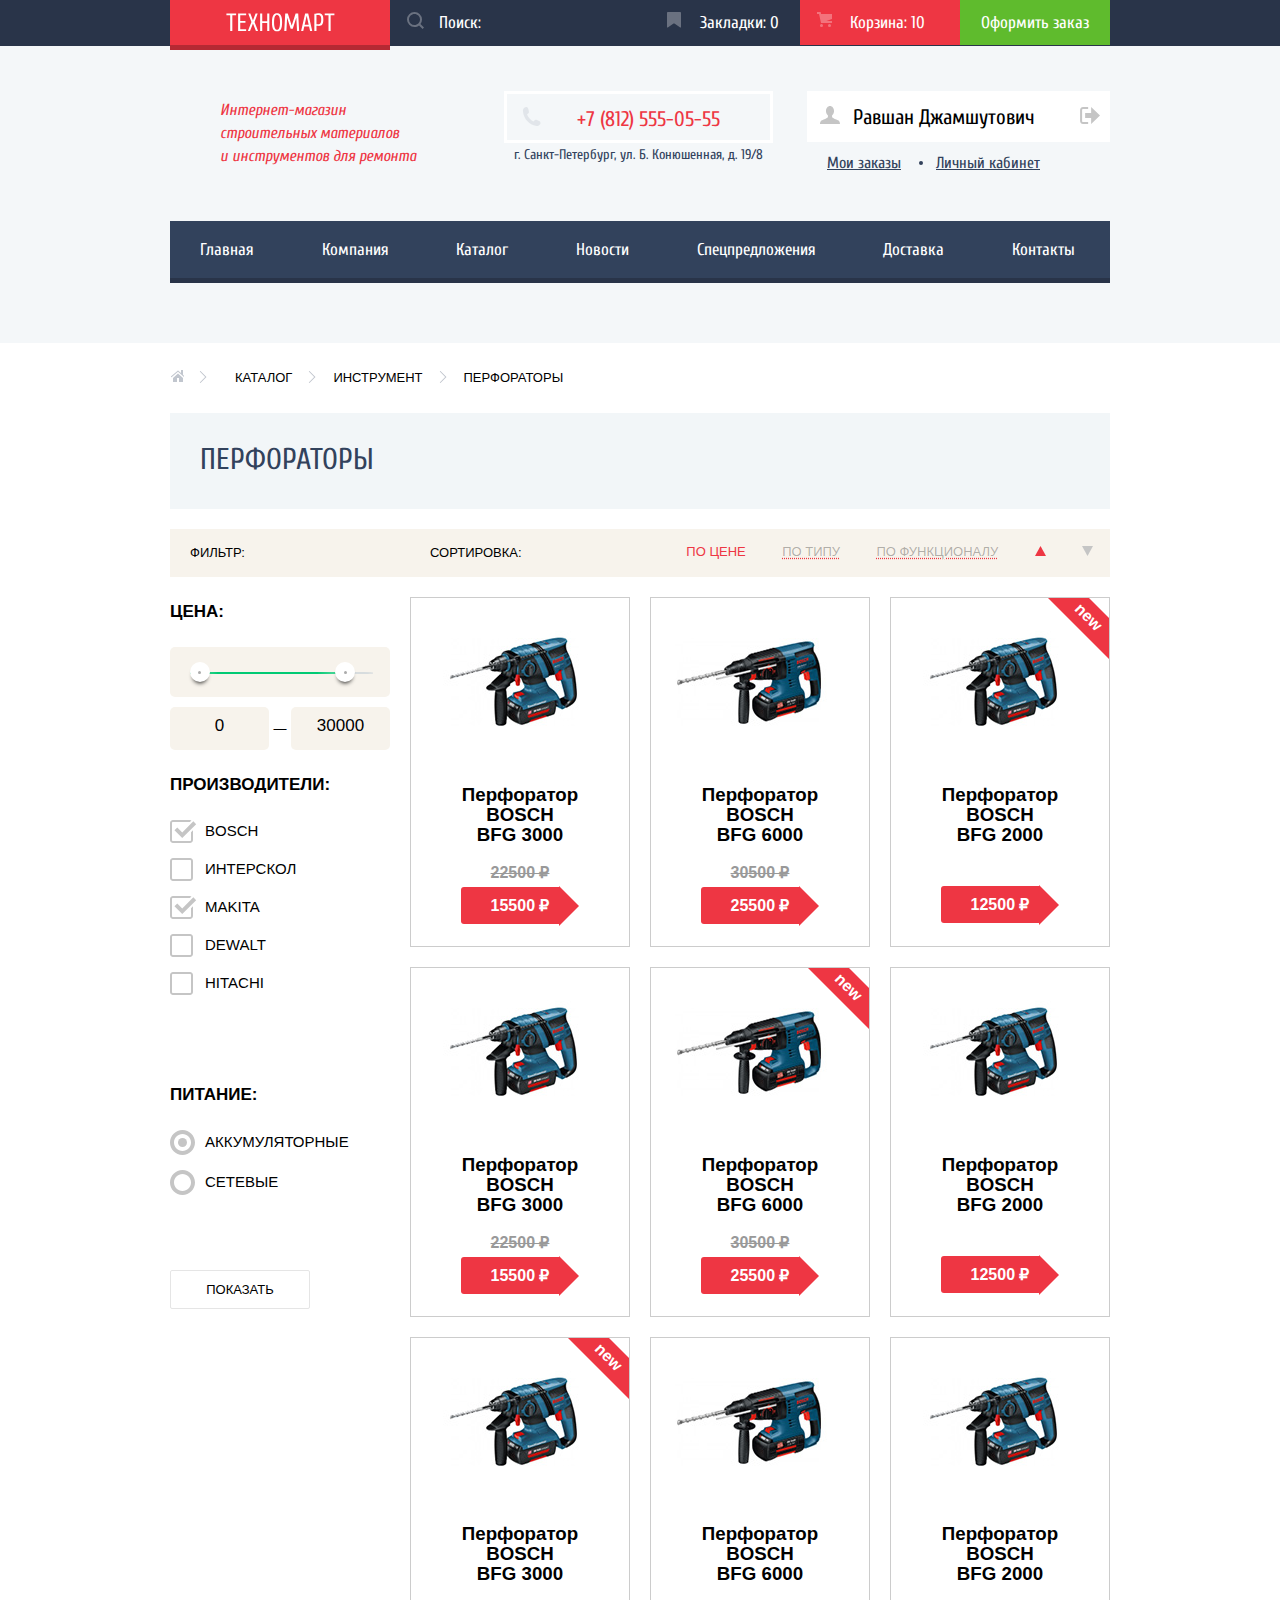
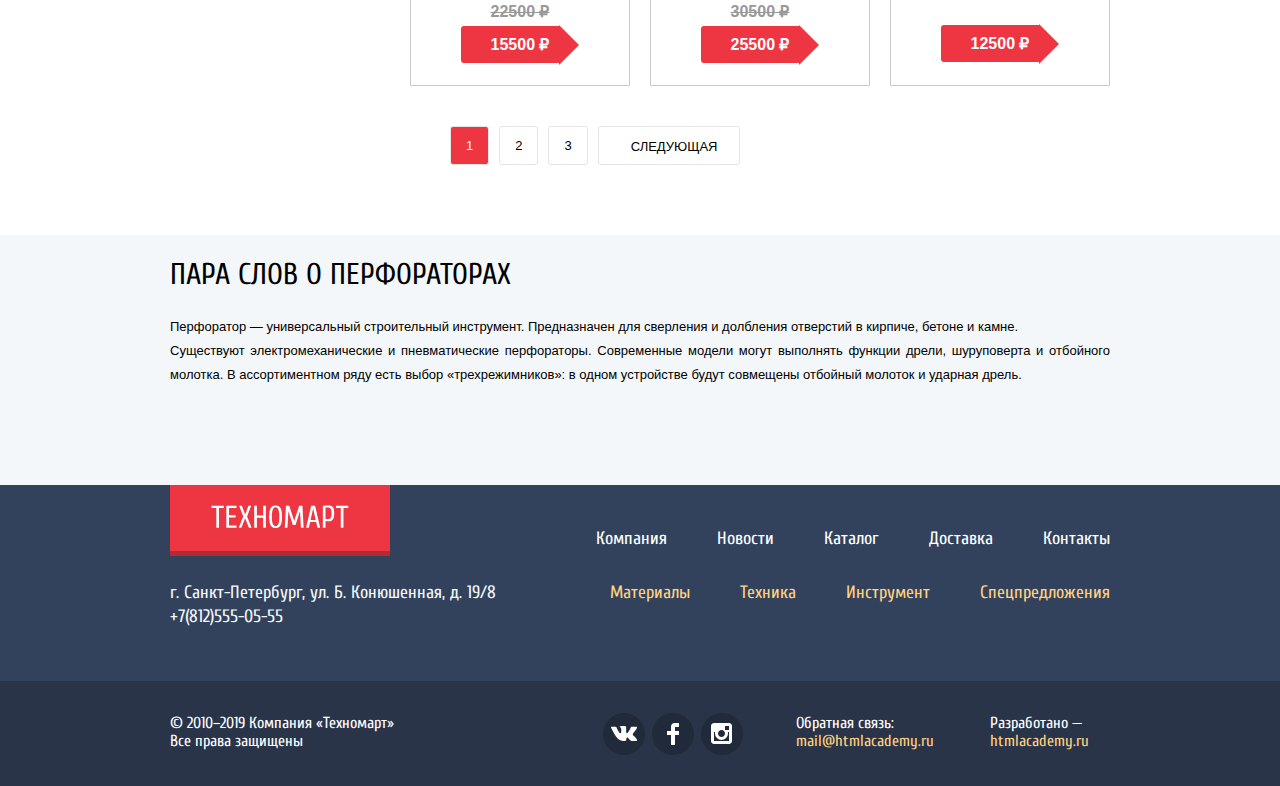
==== commit 46713d98: "Исправляет ошибки" ====
--- a/catalog.html
+++ b/catalog.html
@@ -1,338 +1,398 @@
 <!DOCTYPE html>
 <html lang="ru">
-
-<head>
-  <meta charset="utf-8">
-  <title>HTML Academy: Техномарт</title>
-  <link href="https://fonts.googleapis.com/css?family=Cuprum:400,400i,700&display=swap&subset=cyrillic" rel="stylesheet">
-  <link href="https://fonts.googleapis.com/css?family=PT+Sans:400,700&display=swap&subset=cyrillic" rel="stylesheet">
-  <link href="css/normalize.css" rel="stylesheet">
-  <link href="css/style.css" rel="stylesheet">
-</head>
-
-<body>
-  <svg xmlns="http://www.w3.org/2000/svg" style="display: none;">
-    <symbol id="icon-user" viewBox="0 0 20 18">
-      <path d="M17.881 14.166c-2.144-.735-4.256-1.666-5.207-2.39-.657-.501-.77-1.618-.517-2.415 1.118-.903 1.864-2.477 1.864-4.278C14.021 2.276 12.221 0 10 0S5.979 2.276 5.979 5.083c0 1.801.746 3.374 1.863 4.277.253.798.141 1.915-.517 2.416-.95.724-3.063 1.654-5.207 2.39S0 18 0 18h20s.025-3.099-2.119-3.834z"/>
-    </symbol>
-    <symbol id="icon-logout" viewBox="0 0 21 17">
-      <g>
-        <path d="M21 8.5L12.125 0v6h-6v5h6v6z"/>
-        <path d="M3.106 13.952V3.048c.018-.376.171-1.057 1.01-1.057h5.027V0H4.116C1.938 0 1.112 1.81 1.087 3.027v10.946C1.112 15.189 1.938 17 4.116 17h5.027v-1.99H4.116c-.839 0-.992-.683-1.01-1.058z"/>
-      </g>
-    </symbol>
-  </svg>
-  <header class="site-header site-header-inner">
-    <div class="header-top">
-      <div class="header-top-wraper">
-        <a class="logo" href="index.html"  aria-label="Логотип компании Техномарт"><img src="img/logo.svg" alt="Логотип Техномарта" width="109" height="19"></a>
-        <form class="header-item" method="get" action="#">
-          <label class="visually-hidden" for="search">Поиск</label>
-          <input type="text" name="search" id="search" placeholder="Поиск:">
-          <button class="button-search" type="submit" aria-label="Найти"></button>
-        </form>
-        <div class="header-link">
-          <a class="tabs" href="#">Закладки: 0</a>
-          <a class="basket catalog-basket" href="#">Корзина: 10</a>
-          <a class="do-order" href="#">Оформить заказ</a>
+  <head>
+    <meta charset="utf-8">
+    <title>HTML Academy: Техномарт</title>
+    <link href="https://fonts.googleapis.com/css?family=Cuprum:400,400i,700+PT+Sans:400,700&display=swap&subset=cyrillic" rel="stylesheet">
+    <link href="css/normalize.css" rel="stylesheet">
+    <link href="css/style.css" rel="stylesheet">
+  </head>
+  <body>
+    <svg xmlns="http://www.w3.org/2000/svg" style="display: none;">
+      <symbol id="icon-user" viewBox="0 0 20 18">
+        <path d="M17.881 14.166c-2.144-.735-4.256-1.666-5.207-2.39-.657-.501-.77-1.618-.517-2.415 1.118-.903 1.864-2.477 1.864-4.278C14.021 2.276 12.221 0 10 0S5.979 2.276 5.979 5.083c0 1.801.746 3.374 1.863 4.277.253.798.141 1.915-.517 2.416-.95.724-3.063 1.654-5.207 2.39S0 18 0 18h20s.025-3.099-2.119-3.834z"/>
+      </symbol>
+      <symbol id="icon-logout" viewBox="0 0 21 17">
+        <g>
+          <path d="M21 8.5L12.125 0v6h-6v5h6v6z"/>
+          <path d="M3.106 13.952V3.048c.018-.376.171-1.057 1.01-1.057h5.027V0H4.116C1.938 0 1.112 1.81 1.087 3.027v10.946C1.112 15.189 1.938 17 4.116 17h5.027v-1.99H4.116c-.839 0-.992-.683-1.01-1.058z"/>
+        </g>
+      </symbol>
+    </svg>
+    <header class="site-header site-header-inner">
+      <div class="header-top">
+        <div class="header-top-wraper">
+          <a class="logo" href="index.html"  aria-label="Логотип компании Техномарт">
+            <img src="img/logo.svg" alt="Логотип Техномарта" width="109" height="19">
+          </a>
+          <form class="header-item" method="get" action="#">
+            <label class="visually-hidden" for="search">Поиск</label>
+            <input type="text" name="search" id="search" placeholder="Поиск:">
+            <button class="button-search" type="submit" aria-label="Найти"></button>
+          </form>
+          <div class="header-link">
+            <a class="tabs" href="#">Закладки: 0</a>
+            <a class="basket catalog-basket" href="#">Корзина: 10</a>
+            <a class="do-order" href="#">Оформить заказ</a>
+          </div>
         </div>
       </div>
+      <div class="header-middle">
+        <h1 class="site-title">Интернет-магазин строительных материалов и&nbsp;инструментов для ремонта</h1>
+        <div class="header-contacts">
+          <a class="telephone-number" href="tel:+78125550555">+7 (812) 555-05-55</a>
+          <p class="location">г. Санкт-Петербург, ул. Б. Конюшенная, д. 19/8</p>
+        </div>
+        <div class="user-profile">
+          <div class="user-line1">
+            <a class="userpic" href="#">
+              <svg width="20" height="18">
+                <use xlink:href="#icon-user"></use>
+              </svg>
+              Равшан Джамшутович
+            </a>
+            <a class="exit" href="sign-in">
+              <svg width="21" height="17">
+                <use xlink:href="#icon-logout"></use>
+              </svg>
+              <span class="visually-hidden">Выйти</span>
+            </a>
+          </div>
+          <div class="user-line2">
+            <a href="users-orders">Мои заказы</a>
+            <a class="user-line2-account" href="account">Личный кабинет</a>
+          </div>
+        </div>
+      </div>
+      <nav class="site-navigation">
+        <ul class="site-navigation-list">
+          <li>
+            <a href="index.html">Главная</a>
+          </li>
+          <li>
+            <a href="#">Компания</a>
+          </li>
+          <li>
+            <a href="catalog.html">Каталог</a>
+          </li>
+          <li>
+            <a href="#">Новости</a>
+          </li>
+          <li>
+            <a href="#">Спецпредложения</a>
+          </li>
+          <li>
+            <a href="#">Доставка</a>
+          </li>
+          <li>
+            <a href="#">Контакты</a>
+          </li>
+        </ul>
+      </nav>
+    </header>
+    <main class="container">
+      <ul class="breadcrumbs">
+        <li>
+          <a class="home-breadcrumbs" href="index.html">
+            <span class="visually-hidden">Главная</span>
+          </a>
+        </li>
+        <li>
+          <a class="catalog-breadcrumbs" href="catalog.html">Каталог</a>
+        </li>
+        <li>
+          <a class="instrument-breadcrumbs" href="#">Инструмент</a>
+        </li>
+        <li>
+          <a class="breadcrumbs-current">Перфораторы</a>
+        </li>
+      </ul>
+      <h1 class="heading-site">Перфораторы</h1>
+      <div class="main-content">
+        <section class="filters">
+          <h2 class="filter-title">Фильтр:</h2>
+          <form class="price-form" action="#" method="post">
+            <fieldset class="price-fieldset">
+              <legend class="filter-name">Цена:</legend>
+              <span class="price-range">
+                <span class="circle-left"></span>
+                <span class="circle-right"></span>
+                <span class="line-green"></span>
+                <span class="line-grey"></span>
+              </span>
+              <div class="marks">
+                <input type="text" name="min-price" value="0">
+                <span>&#8212;</span>
+                <input type="text" name="max-price" value="30000">
+              </div>
+            </fieldset>
+            <fieldset class="producers-fieldset">
+              <legend class="filter-name">Производители:</legend>
+              <ul class="producers-list">
+                <li class="filter-option">
+                  <input class="filter-input filter-input-checkbox visually-hidden" type="checkbox" name="bosch" id="bosch" checked>
+                  <label for="bosch">Bosch</label>
+                </li>
+                <li class="filter-option">
+                  <input class="filter-input filter-input-checkbox visually-hidden" type="checkbox" name="interscol" id="interskol">
+                  <label for="interskol">Интерскол</label>
+                </li>
+                <li class="filter-option">
+                  <input class="filter-input filter-input-checkbox visually-hidden" type="checkbox" id="makita" checked>
+                  <label for="makita">Makita</label>
+                </li>
+                <li class="filter-option">
+                  <input class="filter-input filter-input-checkbox visually-hidden" type="checkbox" id="dewalt">
+                  <label for="dewalt">Dewalt</label>
+                </li>
+                <li class="filter-option">
+                  <input class="filter-input filter-input-checkbox visually-hidden" type="checkbox" id="hitachi">
+                  <label for="hitachi">Hitachi</label>
+                </li>
+              </ul>
+            </fieldset>
+            <fieldset class="power-fieldset">
+              <legend class="filter-name">Питание:</legend>
+              <ul class="power-list">
+                <li class="filter-option">
+                  <input class="filter-input filter-input-radiobutton visually-hidden" type="radio" name="power" id="battery" checked>
+                  <label for="battery">Аккумуляторные</label>
+                </li>
+                <li class="filter-option">
+                  <input class="filter-input filter-input-radiobutton visually-hidden" type="radio" name="power" id="electric-network">
+                  <label for="electric-network">Сетевые</label>
+                </li>
+              </ul>
+            </fieldset>
+            <button type="submit" class="next-button">Показать</button>
+          </form>
+        </section>
+        <section class="catalog">
+          <div class="sorting">
+            <h2 class="sorting-title">Сортировка:</h2>
+            <a class="active" href="#" name="price">По цене</a>
+            <a href="#" name="type">По типу</a>
+            <a href="#" name="function">По функционалу</a>
+            <a class="sorting-arrow active-arrow" href="#" name="up-arrow" aria-label="По возрастанию">
+              <svg xmlns="http://www.w3.org/2000/svg" width="11" height="10" viewBox="0 0 11 10">
+                <path fill="#ee3643" d="M5.5 0L0 10h11z"/>
+              </svg>
+            </a>
+            <a class="sorting-arrow" href="#" name="down-arrow" aria-label="По убыванию">
+              <svg xmlns="http://www.w3.org/2000/svg" width="11" height="10" viewBox="0 0 11 10">
+                <path fill="#c5c5c5" d="M5.5 10L0 0h11"/>
+              </svg>
+            </a>
+          </div>
+          <h2 class="visually-hidden">Перечень перфораторов</h2>
+          <div class="catalog-items">
+            <article class="catalog-item">
+              <div class="image">
+                <img src="img/item-3000.jpg" width="218" height="170" alt="Перфоратор BOSCH BFG 3000">
+              </div>
+              <h3>
+                <a class="catalog-category" href="catalog-item.html">Перфоратор BOSCH
+                  <span>BFG 3000</span>
+                </a>
+              </h3>
+              <div class="image-hover">
+                <a class="button-buy" href="#">Купить</a>
+                <a class="button-tabs" href="#">Закладки</a>
+              </div>
+              <div class="catalog-item-price">
+                <del class="deleted-price">22500 ₽</del>
+                <b>15500 ₽</b>
+              </div>
+            </article>
+            <article class="catalog-item">
+              <div class="image">
+                <img src="img/item-6000.jpg" width="218" height="170" alt="Перфоратор BOSCH BFG 6000">
+              </div>
+              <h3>
+                <a class="catalog-category" href="catalog-item.html">Перфоратор BOSCH
+                  <span>BFG 6000</span>
+                </a>
+              </h3>
+              <div class="image-hover">
+                <a class="button-buy" href="#">Купить</a>
+                <a class="button-tabs" href="#">Закладки</a>
+              </div>
+              <div class="catalog-item-price">
+                <del class="deleted-price">30500 ₽</del>
+                <b>25500 ₽</b>
+              </div>
+            </article>
+            <article class="catalog-item catalog-item-new">
+              <div class="image">
+                <img src="img/item-2000.jpg" width="218" height="170" alt="Перфоратор BOSCH BFG 2000">
+              </div>
+              <h3>
+                <a class="catalog-category" href="catalog-item.html">Перфоратор BOSCH
+                  <span>BFG 2000</span>
+                </a>
+              </h3>
+              <div class="image-hover">
+                <a class="button-buy" href="#">Купить</a>
+                <a class="button-tabs" href="#">Закладки</a>
+              </div>
+              <div class="catalog-item-price no-del-price">
+                <b>12500 ₽</b>
+              </div>
+            </article>
+            <article class="catalog-item">
+              <div class="image">
+                <img src="img/item-3000.jpg" width="218" height="170" alt="Перфоратор BOSCH BFG 3000">
+              </div>
+              <h3>
+                <a class="catalog-category" href="catalog-item.html">Перфоратор BOSCH
+                  <span>BFG 3000</span>
+                </a>
+              </h3>
+              <div class="image-hover">
+                <a class="button-buy" href="#">Купить</a>
+                <a class="button-tabs" href="#">Закладки</a>
+              </div>
+              <div class="catalog-item-price">
+                <del class="deleted-price">22500 ₽</del>
+                <b>15500 ₽</b>
+              </div>
+            </article>
+            <article class="catalog-item catalog-item-new">
+              <div class="image">
+                <img src="img/item-6000.jpg" width="218" height="170" alt="Перфоратор BOSCH BFG 6000">
+              </div>
+              <h3>
+                <a class="catalog-category" href="catalog-item.html">Перфоратор BOSCH
+                  <span>BFG 6000</span>
+                </a>
+              </h3>
+              <div class="image-hover">
+                <a class="button-buy" href="#">Купить</a>
+                <a class="button-tabs" href="#">Закладки</a>
+              </div>
+              <div class="catalog-item-price">
+                <del class="deleted-price">30500 ₽</del>
+                <b>25500 ₽</b>
+              </div>
+            </article>
+            <article class="catalog-item">
+              <div class="image">
+                <img src="img/item-2000.jpg" width="218" height="170" alt="Перфоратор BOSCH BFG 2000">
+              </div>
+              <h3>
+                <a class="catalog-category" href="catalog-item.html">Перфоратор BOSCH
+                  <span>BFG 2000</span>
+                </a>
+              </h3>
+              <div class="image-hover">
+                <a class="button-buy" href="#">Купить</a>
+                <a class="button-tabs" href="#">Закладки</a>
+              </div>
+              <div class="catalog-item-price no-del-price">
+                <b>12500 ₽</b>
+              </div>
+            </article>
+            <article class="catalog-item catalog-item-new">
+              <div class="image">
+                <img src="img/item-3000.jpg" width="218" height="170" alt="Перфоратор BOSCH BFG 3000">
+              </div>
+              <h3>
+                <a class="catalog-category" href="catalog-item.html">Перфоратор BOSCH
+                  <span>BFG 3000</span>
+                </a>
+              </h3>
+              <div class="image-hover">
+                <a class="button-buy" href="#">Купить</a>
+                <a class="button-tabs" href="#">Закладки</a>
+              </div>
+              <div class="catalog-item-price">
+                <del class="deleted-price">22500 ₽</del>
+                <b>15500 ₽</b>
+              </div>
+            </article>
+            <article class="catalog-item">
+              <div class="image">
+                <img src="img/item-6000.jpg" width="218" height="170" alt="Перфоратор BOSCH BFG 6000">
+              </div>
+              <h3>
+                <a class="catalog-category" href="catalog-item.html">Перфоратор BOSCH
+                  <span>BFG 6000</span>
+                </a>
+              </h3>
+              <div class="image-hover">
+                <a class="button-buy" href="#">Купить</a>
+                <a class="button-tabs" href="#">Закладки</a>
+              </div>
+              <div class="catalog-item-price">
+                <del class="deleted-price">30500 ₽</del>
+                <b>25500 ₽</b>
+              </div>
+            </article>
+            <article class="catalog-item">
+              <div class="image">
+                <img src="img/item-2000.jpg" width="218" height="170" alt="Перфоратор BOSCH BFG 2000">
+              </div>
+              <h3>
+                <a class="catalog-category" href="catalog-item.html">Перфоратор BOSCH
+                  <span>BFG 2000</span>
+                </a>
+              </h3>
+              <div class="image-hover">
+                <a class="button-buy" href="#">Купить</a>
+                <a class="button-tabs" href="#">Закладки</a>
+              </div>
+              <div class="catalog-item-price no-del-price">
+                <b>12500 ₽</b>
+              </div>
+            </article>
+          </div>
+          <ul class="pagination-list">
+            <li class="pagination-item-active pagination-item">
+              <a>1</a>
+            </li>
+            <li class="pagination-item">
+              <a href="#">2</a>
+            </li>
+            <li class="pagination-item">
+              <a href="#">3</a>
+            </li>
+            <li class="next-button">
+              <a href="#">Следующая</a>
+            </li>
+          </ul>
+        </section>
+      </div>
+    </main>
+    <div class="perforator-footer">
+      <article class="perforator-info">
+        <h2 class="perforator-title">Пара слов о перфораторах</h2>
+        <p>Перфоратор — универсальный строительный инструмент. Предназначен для сверления и долбления
+            отверстий в кирпиче, бетоне и камне.<br> Существуют электромеханические и пневматические перфораторы.
+            Современные модели могут выполнять функции дрели, шуруповерта и отбойного молотка. В ассортиментном ряду
+            есть выбор «трехрежимников»: в одном устройстве будут совмещены отбойный молоток и ударная дрель.</p>
+      </article>
     </div>
-    <div class="header-middle">
-      <h1 class="site-title">Интернет-магазин строительных материалов и&nbsp;инструментов для ремонта</h1>
-      <div class="header-contacts">
-        <a class="telephone-number" href="tel:+78125550555">+7 (812) 555-05-55</a>
-        <p class="location">г. Санкт-Петербург, ул. Б. Конюшенная, д. 19/8</p>
-      </div>
-      <div class="user-profile">
-        <div class="user-line1">
-          <a class="userpic" href="#">
-            <svg width="20" height="18">
-              <use xlink:href="#icon-user"></use>
-            </svg>
-            Равшан Джамшутович</a>
-          <a class="exit" href="sign-in">
-            <svg width="21" height="17">
-              <use xlink:href="#icon-logout"></use>
-            </svg>
-            <span class="visually-hidden">Выйти</span></a>
-        </div>
-        <div class="user-line2">
-          <a href="users-orders">Мои заказы</a>
-          <a class="user-line2-account" href="account">Личный кабинет</a>
-        </div>
-      </div>
-    </div>
-    <nav class="site-navigation">
-      <ul class="site-navigation-list">
-        <li><a href="index.html">Главная</a></li>
-        <li><a href="#">Компания</a></li>
-        <li><a href="catalog.html">Каталог</a></li>
-        <li><a href="#">Новости</a></li>
-        <li><a href="#">Спецпредложения</a></li>
-        <li><a href="#">Доставка</a></li>
-        <li><a href="#">Контакты</a></li>
-      </ul>
-    </nav>
-  </header>
-  <main class="container">
-    <ul class="breadcrumbs">
-      <li>
-        <a class="home-breadcrumbs" href="index.html"><span class="visually-hidden">Главная</span></a>
-      </li>
-      <li>
-        <a class="catalog-breadcrumbs" href="catalog.html">Каталог</a>
-      </li>
-      <li>
-        <a class="instrument-breadcrumbs" href="#">Инструмент</a>
-      </li>
-      <li>
-        <a class="breadcrumbs-current">Перфораторы</a>
-      </li>
-    </ul>
-    <h1 class="heading-site">Перфораторы</h1>
-    <div class="main-content">
-    <section class="filters">
-      <h2 class="filter-title">Фильтр:</h2>
-      <form class="price-form" action="#" method="post">
-        <fieldset class="price-fieldset">
-          <legend class="filter-name">Цена:</legend>
-          <span class="price-range">
-          <span class="circle-left"></span>
-          <span class="circle-right"></span>
-          <span class="line-green"></span>
-          <span class="line-grey"></span>
-          </span>
-          <div class="marks">
-            <input type="text" name="min-price" value="0">
-            <span>&#8212;</span>
-            <input type="text" name="max-price" value="30000">
-          </div>
-        </fieldset>
-
-
-        <fieldset class="producers-fieldset">
-          <legend class="filter-name">Производители:</legend>
-          <ul class="producers-list">
-            <li class="filter-option">
-              <input class="filter-input filter-input-checkbox visually-hidden" type="checkbox" name="bosch" id="bosch" checked>
-              <label for="bosch">Bosch</label>
-            </li>
-            <li class="filter-option">
-              <input class="filter-input filter-input-checkbox visually-hidden" type="checkbox" name="interscol" id="interskol">
-              <label for="interskol">Интерскол</label>
-            </li>
-            <li class="filter-option">
-              <input class="filter-input filter-input-checkbox visually-hidden" type="checkbox" id="makita" checked>
-              <label for="makita">Makita</label>
-            </li>
-            <li class="filter-option">
-              <input class="filter-input filter-input-checkbox visually-hidden" type="checkbox" id="dewalt">
-              <label for="dewalt">Dewalt</label>
-            </li>
-            <li class="filter-option">
-              <input class="filter-input filter-input-checkbox visually-hidden" type="checkbox" id="hitachi">
-              <label for="hitachi">Hitachi</label>
-          </ul>
-        </fieldset>
-
-        <fieldset class="power-fieldset">
-          <legend class="filter-name">Питание:</legend>
-          <ul class="power-list">
-            <li class="filter-option">
-              <input class="filter-input filter-input-radiobutton visually-hidden" type="radio" name="power" id="battery" checked>
-              <label for="battery">Аккумуляторные</label>
-            </li>
-            <li class="filter-option">
-              <input class="filter-input filter-input-radiobutton visually-hidden" type="radio" name="power" id="electric-network">
-              <label for="electric-network">Сетевые</label>
-            </li>
-          </ul>
-        </fieldset>
-        <button type="submit" class="next-button">Показать</button>
-      </form>
-    </section>
-
-    <section class="catalog">
-      <div class="sorting">
-        <h2 class="sorting-title">Сортировка:</h2>
-        <a class="active" href="#" name="price">По цене</a>
-        <a href="#" name="type">По типу</a>
-        <a href="#" name="function">По функционалу</a>
-        <a class="sorting-arrow active-arrow" href="#" name="up-arrow" aria-label="По возрастанию">
-          <svg xmlns="http://www.w3.org/2000/svg" width="11" height="10" viewBox="0 0 11 10">
-              <path fill="#ee3643" d="M5.5 0L0 10h11z"/>
-          </svg>
-        </a>
-        <a class="sorting-arrow" href="#" name="down-arrow" aria-label="По убыванию">
-          <svg xmlns="http://www.w3.org/2000/svg" width="11" height="10" viewBox="0 0 11 10">
-              <path fill="#c5c5c5" d="M5.5 10L0 0h11"/>
-          </svg>
-        </a>
-      </div>
-        <h2 class="visually-hidden">Перечень перфораторов</h2>
-        <div class="catalog-items">
-        <article class="catalog-item">
-          <div class="image"><img src="img/item-3000.jpg" width="218" height="170" alt="Перфоратор BOSCH BFG 3000"></div>
-          <h3>
-            <a class="catalog-category" href="catalog-item.html">Перфоратор BOSCH<span>BFG 3000</span></a>
-          </h3>
-          <div class="image-hover">
-            <a class="button-buy" href="#">Купить</a>
-            <a class="button-tabs" href="#">Закладки</a>
-          </div>
-          <div class="catalog-item-price">
-            <del class="deleted-price">22500 ₽</del>
-            <b>15500 ₽</b>
-          </div>
-        </article>
-
-        <article class="catalog-item">
-          <div class="image"><img src="img/item-6000.jpg" width="218" height="170" alt="Перфоратор BOSCH BFG 6000"></div>
-          <h3>
-            <a class="catalog-category" href="catalog-item.html">Перфоратор BOSCH <span>BFG 6000</span></a>
-          </h3>
-          <div class="image-hover">
-            <a class="button-buy" href="#">Купить</a>
-            <a class="button-tabs" href="#">Закладки</a>
-          </div>
-          <div class="catalog-item-price">
-            <del class="deleted-price">30500 ₽</del>
-            <b>25500 ₽</b>
-          </div>
-        </article>
-
-        <article class="catalog-item catalog-item-new">
-          <div class="image"><img src="img/item-2000.jpg" width="218" height="170" alt="Перфоратор BOSCH BFG 2000"></div>
-          <h3>
-            <a class="catalog-category" href="catalog-item.html">Перфоратор BOSCH <span>BFG 2000</span></a>
-          </h3>
-          <div class="image-hover">
-            <a class="button-buy" href="#">Купить</a>
-            <a class="button-tabs" href="#">Закладки</a>
-          </div>
-          <div class="catalog-item-price no-del-price">
-            <b>12500 ₽</b>
-          </div>
-        </article>
-
-        <article class="catalog-item">
-          <div class="image"><img src="img/item-3000.jpg" width="218" height="170" alt="Перфоратор BOSCH BFG 3000"></div>
-          <h3>
-            <a class="catalog-category" href="catalog-item.html">Перфоратор BOSCH <span>BFG 3000</span></a>
-          </h3>
-          <div class="image-hover">
-            <a class="button-buy" href="#">Купить</a>
-            <a class="button-tabs" href="#">Закладки</a>
-          </div>
-          <div class="catalog-item-price">
-            <del class="deleted-price">22500 ₽</del>
-            <b>15500 ₽</b>
-          </div>
-        </article>
-
-        <article class="catalog-item catalog-item-new">
-          <div class="image"><img src="img/item-6000.jpg" width="218" height="170" alt="Перфоратор BOSCH BFG 6000"></div>
-          <h3>
-            <a class="catalog-category" href="catalog-item.html">Перфоратор BOSCH <span>BFG 6000</span></a>
-          </h3>
-          <div class="image-hover">
-            <a class="button-buy" href="#">Купить</a>
-            <a class="button-tabs" href="#">Закладки</a>
-          </div>
-          <div class="catalog-item-price">
-            <del class="deleted-price">30500 ₽</del>
-            <b>25500 ₽</b>
-          </div>
-        </article>
-
-        <article class="catalog-item">
-          <div class="image"><img src="img/item-2000.jpg" width="218" height="170" alt="Перфоратор BOSCH BFG 2000"></div>
-          <h3>
-            <a class="catalog-category" href="catalog-item.html">Перфоратор BOSCH <span>BFG 2000</span></a>
-          </h3>
-          <div class="image-hover">
-            <a class="button-buy" href="#">Купить</a>
-            <a class="button-tabs" href="#">Закладки</a>
-          </div>
-          <div class="catalog-item-price no-del-price">
-            <b>12500 ₽</b>
-          </div>
-        </article>
-
-        <article class="catalog-item catalog-item-new">
-          <div class="image"><img src="img/item-3000.jpg" width="218" height="170" alt="Перфоратор BOSCH BFG 3000"></div>
-          <h3>
-            <a class="catalog-category" href="catalog-item.html">Перфоратор BOSCH <span>BFG 3000</span></a>
-          </h3>
-          <div class="image-hover">
-            <a class="button-buy" href="#">Купить</a>
-            <a class="button-tabs" href="#">Закладки</a>
-          </div>
-          <div class="catalog-item-price">
-            <del class="deleted-price">22500 ₽</del>
-            <b>15500 ₽</b>
-          </div>
-        </article>
-
-        <article class="catalog-item">
-          <div class="image"><img src="img/item-6000.jpg" width="218" height="170" alt="Перфоратор BOSCH BFG 6000"></div>
-          <h3>
-            <a class="catalog-category" href="catalog-item.html">Перфоратор BOSCH <span>BFG 6000</span></a>
-          </h3>
-          <div class="image-hover">
-            <a class="button-buy" href="#">Купить</a>
-            <a class="button-tabs" href="#">Закладки</a>
-          </div>
-          <div class="catalog-item-price">
-            <del class="deleted-price">30500 ₽</del>
-            <b>25500 ₽</b>
-          </div>
-        </article>
-
-        <article class="catalog-item">
-          <div class="image"><img src="img/item-2000.jpg" width="218" height="170" alt="Перфоратор BOSCH BFG 2000"></div>
-          <h3>
-            <a class="catalog-category" href="catalog-item.html">Перфоратор BOSCH <span>BFG 2000</span></a>
-          </h3>
-          <div class="image-hover">
-            <a class="button-buy" href="#">Купить</a>
-            <a class="button-tabs" href="#">Закладки</a>
-          </div>
-          <div class="catalog-item-price no-del-price">
-            <b>12500 ₽</b>
-          </div>
-        </article>
-      </div>
-        <ul class="pagination-list">
-          <li class="pagination-item-active pagination-item"><a>1</a></li>
-          <li class="pagination-item"><a href="#">2</a></li>
-          <li class="pagination-item"><a href="#">3</a></li>
-          <li class="next-button"><a href="#">Следующая</a></li>
-        </ul>
-      </section>
-   </div>
-</main>
-
-<div class="perforator-footer">
-  <article class="perforator-info">
-    <h2 class="perforator-title">Пара слов о перфораторах</h2>
-    <p>Перфоратор — универсальный строительный инструмент. Предназначен для сверления и долбления
-        отверстий в кирпиче, бетоне и камне.<br> Существуют электромеханические и пневматические перфораторы.
-        Современные модели могут выполнять функции дрели, шуруповерта и отбойного молотка. В ассортиментном ряду
-        есть выбор «трехрежимников»: в одном устройстве будут совмещены отбойный молоток и ударная дрель.</p>
-  </article>
-</div>
-
     <footer class="site-footer">
       <div class="footer-top">
-        <a class="logo logo-footer" href="index.html"><img src="img/logo.svg" alt="Логотип Техномарта" width="138" height="23"> </a>
+        <a class="logo logo-footer" href="index.html">
+          <img src="img/logo.svg" alt="Логотип Техномарта" width="138" height="23">
+        </a>
         <ul class="footer-navigation">
-          <li><a href="#">Компания</a></li>
-          <li><a href="#">Новости</a></li>
-          <li><a href="catalog.html">Каталог</a></li>
-          <li><a href="#">Доставка</a></li>
-          <li><a href="#">Контакты</a></li>
+          <li>
+            <a href="#">Компания</a>
+          </li>
+          <li>
+            <a href="#">Новости</a>
+          </li>
+          <li>
+            <a href="catalog.html">Каталог</a>
+          </li>
+          <li>
+            <a href="#">Доставка</a>
+          </li>
+          <li>
+            <a href="#">Контакты</a>
+          </li>
         </ul>
       </div>
       <div class="footer-middle">
@@ -341,55 +401,66 @@
           <p>+7(812)555-05-55</p>
         </div>
         <ul class="footer-products">
-          <li><a href="#">Материалы</a></li>
-          <li><a href="#">Техника</a></li>
-          <li><a href="#">Инструмент</a></li>
-          <li><a href="#">Спецпредложения</a></li>
+          <li>
+            <a href="#">Материалы</a>
+          </li>
+          <li>
+            <a href="#">Техника</a>
+          </li>
+          <li>
+            <a href="#">Инструмент</a>
+          </li>
+          <li>
+            <a href="#">Спецпредложения</a>
+          </li>
         </ul>
       </div>
       <div class="footer-bottom">
         <div class="footer-bottom-wrapper">
-          <p class="footer-copyright"> &copy; 2010–2019 Компания «Техномарт»<br>
-          Все права защищены</p>
+          <p class="footer-copyright"> &copy; 2010–2019 Компания «Техномарт» Все права защищены</p>
           <ul class="social-buttons">
-            <li><a class="social-button vk" href="#">
-                  <span class="visually-hidden">Вконтакте</span>
-                  <svg xmlns="http://www.w3.org/2000/svg" width="26" height="15" viewBox="0 0 26 15">
-                  <path fill="#FFF" d="M16.138 11.51c.956-.309 2.18 2.04 3.483 2.939.978.681 1.727.534 1.727.534l3.473-.05s1.815-.112.957-1.554c-.071-.12-.503-1.069-2.585-3.022-2.177-2.043-1.882-1.712.739-5.244 1.597-2.153 2.236-3.468 2.036-4.028-.192-.539-1.365-.399-1.365-.399L20.69.713c-.381.001-.704.119-.851.515-.003.004-.621 1.666-1.445 3.079-1.741 2.989-2.436 3.148-2.724 2.961-.661-.433-.494-1.737-.494-2.664 0-2.897.432-4.105-.846-4.417-.427-.104-.739-.172-1.828-.182-1.392-.021-2.574 0-3.244.329-.445.223-.786.712-.579.74.26.035.843.16 1.155.586.401.552.389 1.789.389 1.789s.229 3.411-.54 3.834c-.528.29-1.25-.302-2.803-3.016-.793-1.388-1.392-2.922-1.392-2.922s-.116-.285-.326-.441c-.25-.185-.6-.244-.6-.244L.848.684S.29.7.085.946c-.182.218-.015.668-.015.668s2.909 6.881 6.203 10.347c3.02 3.182 6.452 2.971 6.452 2.971h1.555s.469-.054.709-.312c.224-.24.214-.691.214-.691s-.031-2.109.935-2.419z"/>
-                  </svg>
-                </a>
-            </li>
-            <li><a class="social-button facebook" href="#">
-                  <span class="visually-hidden">Фейсбук</span>
-                  <svg xmlns="http://www.w3.org/2000/svg" width="12" height="22" viewBox="0 0 12 22">
-                      <path fill="#FFF" d="M12 4V0H8a4 4 0 0 0-4 4v4H0v4h4v10h4V12h4V8H8V4h4z"/>
-                  </svg>
-                 </a>
-            </li>
-            <li><a class="social-button instagram" href="#">
-                  <span class="visually-hidden">Инстаграмм</span>
-                  <svg xmlns="http://www.w3.org/2000/svg" width="21" height="21" viewBox="0 0 21 21">
-                      <path fill="#FFF" d="M18 0H3C1.35 0 0 1.35 0 3v15c0 1.65 1.35 3 3 3h15c1.65 0 3-1.35 3-3V3c0-1.65-1.35-3-3-3zm-7.5 7c1.93 0 3.5 1.57 3.5 3.5S12.43 14 10.5 14 7 12.43 7 10.5 8.57 7 10.5 7zM18 18H3V9h1.181A6.504 6.504 0 0 0 4 10.5a6.5 6.5 0 1 0 13 0 6.45 6.45 0 0 0-.181-1.5H18v9zm0-11h-4V3h4v4z"/>
-                  </svg>
-                 </a>
+            <li>
+              <a class="social-button vk" href="#">
+                <span class="visually-hidden">Вконтакте</span>
+                <svg xmlns="http://www.w3.org/2000/svg" width="26" height="15" viewBox="0 0 26 15">
+                  <path fill="#ffffff" d="M16.138 11.51c.956-.309 2.18 2.04 3.483 2.939.978.681 1.727.534 1.727.534l3.473-.05s1.815-.112.957-1.554c-.071-.12-.503-1.069-2.585-3.022-2.177-2.043-1.882-1.712.739-5.244 1.597-2.153 2.236-3.468 2.036-4.028-.192-.539-1.365-.399-1.365-.399L20.69.713c-.381.001-.704.119-.851.515-.003.004-.621 1.666-1.445 3.079-1.741 2.989-2.436 3.148-2.724 2.961-.661-.433-.494-1.737-.494-2.664 0-2.897.432-4.105-.846-4.417-.427-.104-.739-.172-1.828-.182-1.392-.021-2.574 0-3.244.329-.445.223-.786.712-.579.74.26.035.843.16 1.155.586.401.552.389 1.789.389 1.789s.229 3.411-.54 3.834c-.528.29-1.25-.302-2.803-3.016-.793-1.388-1.392-2.922-1.392-2.922s-.116-.285-.326-.441c-.25-.185-.6-.244-.6-.244L.848.684S.29.7.085.946c-.182.218-.015.668-.015.668s2.909 6.881 6.203 10.347c3.02 3.182 6.452 2.971 6.452 2.971h1.555s.469-.054.709-.312c.224-.24.214-.691.214-.691s-.031-2.109.935-2.419z"/>
+                </svg>
+              </a>
+            </li>
+            <li>
+              <a class="social-button facebook" href="#">
+                <span class="visually-hidden">Фейсбук</span>
+                <svg xmlns="http://www.w3.org/2000/svg" width="12" height="22" viewBox="0 0 12 22">
+                  <path fill="#ffffff" d="M12 4V0H8a4 4 0 0 0-4 4v4H0v4h4v10h4V12h4V8H8V4h4z"/>
+                </svg>
+              </a>
+            </li>
+            <li>
+              <a class="social-button instagram" href="#">
+                <span class="visually-hidden">Инстаграмм</span>
+                <svg xmlns="http://www.w3.org/2000/svg" width="21" height="21" viewBox="0 0 21 21">
+                  <path fill="#ffffff" d="M18 0H3C1.35 0 0 1.35 0 3v15c0 1.65 1.35 3 3 3h15c1.65 0 3-1.35 3-3V3c0-1.65-1.35-3-3-3zm-7.5 7c1.93 0 3.5 1.57 3.5 3.5S12.43 14 10.5 14 7 12.43 7 10.5 8.57 7 10.5 7zM18 18H3V9h1.181A6.504 6.504 0 0 0 4 10.5a6.5 6.5 0 1 0 13 0 6.45 6.45 0 0 0-.181-1.5H18v9zm0-11h-4V3h4v4z"/>
+                </svg>
+              </a>
             </li>
           </ul>
-          <p class="footer-feedback">Обратная связь:<br>
-            <a class="contact-htmlacademy" href="#"> mail@htmlacademy.ru</a></p>
+          <p class="footer-feedback">Обратная связь:
+            <a class="contact-htmlacademy" href="#"> mail@htmlacademy.ru</a>
+          </p>
           <p class="footer-copyright-htmlacademy">Разработано —
-            <a class="contact-htmlacademy" href="https://htmlacademy.ru">
-            htmlacademy.ru</a></p>
-         </div>
-       </div>
-     </footer>
-     <div class="modal basket-modal">
-       <button class="modal-close" type="button" name="modal-close" aria-label="Закрыть"></button>
-       <p class="basket-text">Товар добавлен в корзину!</p>
-       <div  class="form-button-footer">
-         <a class="button button-basket" href="#">Оформить заказ</a>
-         <a class="button next-shopping" href="catalog.html">Продолжить покупки</a>
-       </div>
-     </div>
-     <script src="js/modal-basket.js"></script>
-   </body>
+            <a class="contact-htmlacademy" href="https://up.htmlacademy.ru/htmlcss/25">htmlacademy.ru</a>
+          </p>
+        </div>
+      </div>
+    </footer>
+    <div class="modal basket-modal">
+      <button class="modal-close" type="button" name="modal-close" aria-label="Закрыть"></button>
+      <p class="basket-text">Товар добавлен в корзину!</p>
+      <div class="form-button-footer">
+        <a class="button button-basket" href="#">Оформить заказ</a>
+        <a class="button next-shopping" href="catalog.html">Продолжить покупки</a>
+      </div>
+    </div>
+    <script src="js/modal-basket.min.js"></script>
+  </body>
 </html>
--- a/css/style.css
+++ b/css/style.css
@@ -42,10 +42,6 @@
   clip: rect(0 0 0 0);
   overflow: hidden;
 }
-
-/*:focus {
-  outline: 3px solid #ffa247;
-}*/
 
 .site-header {
   min-height: 320px;
@@ -281,7 +277,6 @@
   background-repeat: no-repeat;
   background-position: 0 0;
   opacity: 0.3;
-
 }
 
 .basket::before {
@@ -308,7 +303,7 @@
 
 .tabs:active::before,
 .basket:active::before {
- opacity: 0.5;
+  opacity: 0.5;
 }
 
 .tabs:active,
@@ -353,7 +348,7 @@
       align-self: center;
 }
 
-.page-title{
+.page-title {
   font-size: 30px;
   line-height: 1;
   text-align: left;
@@ -473,7 +468,7 @@
   padding-right: 39px;
 }
 
-.userpic a:hover + .userpic svg path {
+.userpic a:hover + .userpic svg {
   fill: #32425c;
 }
 
@@ -499,7 +494,7 @@
   color: #ee3643;
 }
 
-.user-line2 a:active{
+.user-line2 a:active {
   color: rgba(50, 66, 92, 0.3);
 }
 
@@ -556,9 +551,9 @@
 }
 
 .site-navigation-list a {
- display: block;
- padding-left: 0;
- padding: 20px 35px 25px 30px;
+  display: block;
+  padding-left: 0;
+  padding: 20px 35px 25px 30px;
 }
 
 .site-navigation a:hover {
@@ -591,8 +586,8 @@
  margin-top: 0;
 
  position: relative;
-
-}
+}
+
 .login-link::before,
 .login-link:active::before {
   content: "";
@@ -638,8 +633,8 @@
   width: 940px;
   margin: 0 auto;
   padding: 0;
-
-}
+}
+
 .main-content {
   display: -webkit-box;
   display: -ms-flexbox;
@@ -653,6 +648,7 @@
 .advantages-list li {
   list-style: none;
 }
+
 .advantages-list {
   margin-top: 0;
   padding-left: 0;
@@ -854,6 +850,7 @@
 
 .drill {
   background-image: url("../img/slider-image1.jpg");
+  background-color: #685c53;
   z-index: 2;
 }
 
@@ -870,6 +867,7 @@
 .perforator {
   display: none;
   background-image: url("../img/slider-image2.jpg");
+  background-color: #685c53;
   z-index: 1;
 }
 
@@ -1237,7 +1235,7 @@
       flex-wrap: wrap;
 }
 
-.delivery-part{
+.delivery-part {
   background-image: url("../img/delivery.png");
   background-repeat: no-repeat;
   background-position: 100% 100%;
@@ -1356,6 +1354,9 @@
   vertical-align: bottom;
 }
 
+.map-index {
+  background-color: #f5f3ed;
+}
 .delivery-companies {
   padding-left: 0;
   margin-top: 23px;
@@ -1636,6 +1637,8 @@
   width: 95px;
   padding-top: 10px;
   padding-bottom: 15px;
+  border: none;
+  border-radius: 5px;
 }
 
 .marks span {
@@ -1693,10 +1696,6 @@
   padding-bottom: 9px;
 }
 
-.filter-option label {
-  position: relative;
-}
-
 .filter-input-checkbox + label::before {
   content: "";
   width: 35px;
@@ -1773,6 +1772,8 @@
   vertical-align: middle;
 }
 
+
+
 .filter-input-radiobutton:hover + label::before {
   content: "";
   width: 35px;
@@ -1804,11 +1805,12 @@
  opacity: 0.3;
 }
 
-.filter-input-radiobutton:checked:focus,
-.filter-input-checkbox:checked:focus,
-.filter-input-checkbox:focus,
-.filter-input-radiobutton:focus {
- outline: 3px solid #ffa247;
+.filter-input:focus ~ label {
+  outline: -webkit-focus-ring-color auto 5px;
+  /*outline-color: rgb(77, 144, 254);
+  outline-offset: -2px;
+  outline-style: auto;
+  outline-width: 5px;*/
 }
 
 .catalog {
@@ -1900,10 +1902,7 @@
 .catalog-item .image {
   width: 218px;
   height: 168px;
-}
-
-.catalog-item .image img {
-  max-width: 100%;
+  background-color: #6d9ebf;
 }
 
 .catalog-item h3 {
@@ -1941,7 +1940,6 @@
   margin: 10px auto;
   margin-bottom: 20px;
   padding: 10px 30px;
-  border: 1px solid #ee3643;
   color: #ffffff;
   background: #ee3643;
   border-radius: 3px;
@@ -2177,8 +2175,6 @@
   text-align: justify;
 }
 
-/* footer */
-
 .site-footer {
   font-size: 18px;
   line-height: 1.33;
@@ -2308,6 +2304,8 @@
   padding-bottom: 30px;
   padding-left: 0px;
   margin-right: 161px;
+  width: 228px;
+  box-sizing: border-box;
 }
 
 .social-buttons {
@@ -2459,6 +2457,7 @@
   z-index: 1;
   margin: 0;
 }
+
 .modal-map iframe {
   position: relative;
   z-index: 7;
@@ -2477,47 +2476,6 @@
   padding-right: 80px;
   padding-top: 0px;
   display: none;
-}
-
-@-webkit-keyframes bounce {
-  0% { -webkit-transform: translateY(-2000px); transform: translateY(-2000px); }
-  70% { -webkit-transform: translateY(30px); transform: translateY(30px); }
-  90% { -webkit-transform: translateY(-10px); transform: translateY(-10px); }
-  100% { -webkit-transform: translateY(0); transform: translateY(0); }
-}
-
-@keyframes bounce {
-  0% { -webkit-transform: translateY(-2000px); transform: translateY(-2000px); }
-  70% { -webkit-transform: translateY(30px); transform: translateY(30px); }
-  90% { -webkit-transform: translateY(-10px); transform: translateY(-10px); }
-  100% { -webkit-transform: translateY(0); transform: translateY(0); }
-}
-
-.modal-show {
-  display: block;
-  -webkit-animation-name: bounce;
-          animation-name: bounce;
-  -webkit-animation-duration: 0.6s;
-          animation-duration: 0.6s;
-}
-
-@-webkit-keyframes shake {
-  0%, 100% { -webkit-transform: translateX(0); transform: translateX(0); }
-  10%, 30%, 50%, 70%, 90% { -webkit-transform: translateX(-10px); transform: translateX(-10px); }
-  20%, 40%, 60%, 80% { -webkit-transform: translateX(10px); transform: translateX(10px); }
-}
-
-@keyframes shake {
-  0%, 100% { -webkit-transform: translateX(0); transform: translateX(0); }
-  10%, 30%, 50%, 70%, 90% { -webkit-transform: translateX(-10px); transform: translateX(-10px); }
-  20%, 40%, 60%, 80% { -webkit-transform: translateX(10px); transform: translateX(10px); }
-}
-
-.modal-error {
-  -webkit-animation-name: shake;
-          animation-name: shake;
-  -webkit-animation-duration: 0.6s;
-          animation-duration: 0.6s;
 }
 
 .write-us h2 {
@@ -2669,11 +2627,12 @@
 .button-basket {
   margin-left: 80px;
   width: 220px;
-  padding-left: 44px;
+  padding-left: 59px;
   -webkit-box-sizing: border-box;
           box-sizing: border-box;
   margin-right: 0;
   margin-top: 37px;
+  box-sizing: border-box;
 }
 
 .form-button-footer .next-shopping {
@@ -2709,2675 +2668,12 @@
   background-color: transparent;
   z-index: 8;
 }
-/*{
-  outline: 1px solid red;
-}*/
-
-body {
-  margin: 0;
-  padding: 0;
-  font-family: "Cuprum", Arial, sans-serif;
-  font-size: 13px;
-  line-height: 1.85;
-  font-weight: 400;
-  color: #000000;
-  background-color: #ffffff;
-}
-
-a {
-  text-decoration: none;
-  color: #ffffff;
-}
-
-img {
-  max-width: 100%;
-  height: auto;
-}
-
-.visually-hidden:not(:focus):not(:active),
-input[type="checkbox"].visually-hidden,
-input[type="radio"].visually-hidden {
-  position: absolute;
-
-  width: 1px;
-  height: 1px;
-  margin: -1px;
-  border: 0;
-  padding: 0;
-
-  white-space: nowrap;
-
-  -webkit-clip-path: inset(100%);
-
-          clip-path: inset(100%);
-  clip: rect(0 0 0 0);
-  overflow: hidden;
-}
-
-:focus {
-  outline: 3px solid #ffa247;
-}
-
-.site-header {
-  min-height: 320px;
-  margin-bottom: 60px;
-  background-color: #f4f7f9;
-  width: 100%;
-  padding: 0;
-  display: -webkit-box;
-  display: -ms-flexbox;
-  display: flex;
-  -webkit-box-orient: vertical;
-  -webkit-box-direction: normal;
-      -ms-flex-direction: column;
-          flex-direction: column;
-  -webkit-box-pack: justify;
-      -ms-flex-pack: justify;
-          justify-content: space-between;
-  -ms-flex-wrap: wrap;
-      flex-wrap: wrap;
-}
-
-.site-header-inner {
-  margin-bottom: 0;
-}
-
-.header-top {
-  background-color: #293449;
-  display: -webkit-box;
-  display: -ms-flexbox;
-  display: flex;
-  width: 100%;
-  -webkit-box-align: center;
-      -ms-flex-align: center;
-          align-items: center;
-  margin-left: auto;
-  margin-right: auto;
-  margin-bottom: 45px;
-  line-height: 1.06;
-  -webkit-box-pack: justify;
-      -ms-flex-pack: justify;
-          justify-content: space-between;
-  -ms-flex-wrap: wrap;
-      flex-wrap: wrap;
-}
-
-.header-top-wraper {
-  width: 940px;
-  display: -webkit-box;
-  display: -ms-flexbox;
-  display: flex;
-  -webkit-box-align: center;
-      -ms-flex-align: center;
-          align-items: center;
-  margin: 0 auto;
-  -webkit-box-pack: justify;
-      -ms-flex-pack: justify;
-          justify-content: space-between;
-  -ms-flex-wrap: wrap;
-      flex-wrap: wrap;
-}
-
-.header-middle {
-  display: -webkit-box;
-  display: -ms-flexbox;
-  display: flex;
-  -webkit-box-pack: justify;
-      -ms-flex-pack: justify;
-          justify-content: space-between;
-  width: 940px;
-  -webkit-box-align: start;
-      -ms-flex-align: start;
-          align-items: flex-start;
-  margin-bottom: 45px;
-  margin-left: auto;
-  margin-right: auto;
-  -ms-flex-wrap: wrap;
-      flex-wrap: wrap;
-}
-
-.logo {
-  -webkit-box-shadow: inset 0px -5px 0 0 rgba(0, 0, 0, 0.24);
-          box-shadow: inset 0px -5px 0 0 rgba(0, 0, 0, 0.24);
-  background-color: #ee3643;
-  width: 220px;
-  display: block;
-  text-align: center;
-  padding-top: 13px;
-  padding-bottom: 15px;
-  margin-bottom: -5px;
-  margin-top: 0;
-}
-
-.logo:hover {
-  background-color: #ca2c37;
-}
-
-.logo:active {
-  background-color: #ba2732;
-}
-
-.header-item {
-  font-size: 17px;
-  color: #ffffff;
-  margin: 0 auto;
-  padding: 0px;
-  position: relative;
-  -webkit-box-flex: 1;
-      -ms-flex-positive: 1;
-          flex-grow: 1;
-}
-
-.header-item input[type="text"] {
-  position: relative;
-  background-color: #293449;
-  display: block;
-  width: 100%;
-  border: none;
-  padding: 13px;
-  padding-left: 49px;
-  -webkit-box-sizing: border-box;
-          box-sizing: border-box;
-}
-
-.header-item input[type="text"]::-webkit-input-placeholder {
-  color: #ffffff;
-}
-
-.header-item input[type="text"]:-ms-input-placeholder {
-  color: #ffffff;
-}
-
-.header-item input[type="text"]::-ms-input-placeholder {
-  color: #ffffff;
-}
-
-.header-item input[type="text"]::placeholder {
-  color: #ffffff;
-}
-.header-item input:focus {
-  background-color: #ffffff;
-  width: 100%;
-}
-
-.button-search {
-  position: absolute;
-  top: 5px;
-  left: 10px;
-  background-image: url("../img/icons/icon-search.svg");
-  width: 17px;
-  height: 17px;
-  padding: 15px;
-  background-color: transparent;
-  background-repeat: no-repeat;
-  background-position: 50% 50%;
-  opacity: 0.3;
-  z-index: 5;
-  cursor: pointer;
-  border: none;
-}
-
-.header-item input:focus + .button-search {
-  background-image: url("../img/icons/icon-search-red.svg");
-  background-repeat: no-repeat;
-  background-position: 50% 50%;
-  z-index: 6;
-  opacity: 1;
-  width: 17px;
-  height: 17px;
-  top: 5px;
-  left: 10px;
-  cursor: pointer;
-  border: none;
-}
-
-.header-item input:focus {
-  outline: none;
-}
-
-.button-search:hover {
-  opacity: 1;
-  fill: #ffffff;
-}
-
-.header-link {
-  display: -webkit-box;
-  display: -ms-flexbox;
-  display: flex;
-  font-size: 17px;
-  font-weight: normal;
-  margin: 0;
-  -ms-flex-wrap: wrap;
-      flex-wrap: wrap;
-}
-
-.tabs {
-  display: block;
-  width: 80px;
-  padding-top: 14px;
-  padding-bottom: 13px;
-  padding-left: 50px;
-  padding-right: 20px;
-  white-space: nowrap;
-  margin: 0 auto;
-  position: relative;
-}
-
-.basket {
-  display: block;
-  width: 80px;
-  padding-top: 14px;
-  padding-bottom: 13px;
-  padding-left: 50px;
-  padding-right: 30px;
-  white-space: nowrap;
-  margin: 0 auto;
-  position: relative;
-}
-
-.catalog-basket {
-  background-color: #ee3643;
-}
-.tabs::before {
-  content: "";
-
-  position: absolute;
-  top: 12px;
-  left: 17px;
-
-  width: 14px;
-  height: 16px;
-
-  background-image: url("../img/icons/icon-bookmark.svg");
-  background-repeat: no-repeat;
-  background-position: 0 0;
-  opacity: 0.3;
-
-}
-
-.basket::before {
-  content: "";
-
-  position: absolute;
-  top: 12px;
-  left: 17px;
-
-  width: 15px;
-  height: 15px;
-
-  background-image: url("../img/icons/cart-icon.svg");
-  background-repeat: no-repeat;
-  background-position: 0 0;
-  opacity: 0.3;
-  background-color: #29344;
-}
-
-.tabs:hover::before,
-.basket:hover::before {
-  opacity: 1;
-}
-
-.tabs:active::before,
-.basket:active::before {
- opacity: 0.5;
-}
-
-.tabs:active,
-.basket:active {
-  color: rgba(255, 255, 255, 0.6);
-  background-color: #161d29;
-}
-
-.do-order {
-  background-color: #5fbb2d;
-  display: block;
-  width: 150px;
-  padding-top: 14px;
-  padding-bottom: 13px;
-  text-align: center;
-  white-space: nowrap;
-  margin: 0 auto;
-}
-
-.do-order:hover {
-  background-color: #518534;
-  opacity: 0.5;
-}
-
-.do-order:active {
-  opacity: 1;
-  background-color: #63a63e;
-}
-
-.site-title {
-  font-size: 16px;
-  font-style: italic;
-  font-weight: 400;
-  line-height: 1.44;
-  color: #ee3643;
-  width: 200px;
-  padding-left: 50px;
-  padding-right: 50px;
-  margin: 0;
-  -ms-flex-item-align: center;
-      -ms-grid-row-align: center;
-      align-self: center;
-}
-
-.page-title{
-  font-size: 30px;
-  line-height: 1;
-  text-align: left;
-  color: #32425c;
-  width: auto;
-  background-color: #f2f6f8;
-  padding-top: 30px;
-  padding-bottom: 35px;
-  padding-left: 30px;
-  margin: 0;
-}
-
-.telephone-number {
-  position: relative;
-  font-size: 21px;
-  line-height: 1;
-  margin: 0 auto;
-  color: #ee3643;
-  width: auto;
-  border: solid 3px #ffffff;
-  padding-top: 15px;
-  padding-bottom: 10px;
-  padding-left: 70px;
-  padding-right: 50px;
-  display: block;
-  line-height: 1;
-}
-
-.telephone-number::before {
-  content: "";
-
-  position: absolute;
-  top: 13px;
-  left: 15px;
-
-  width: 19px;
-  height: 19px;
-
-  background-image: url("../img/icons/icon-phone.svg");
-  background-repeat: no-repeat;
-  background-position: 0 0;
-  opacity: 0.3;
-}
-
-.location {
-  font-size: 14px;
-  line-height: 1.71;
-  text-align: center;
-  color: #32425c;
-  margin-top: 0;
-  margin-bottom: 0;
-}
-
-.header-contacts {
-  width: 320px;
-  display: -webkit-box;
-  display: -ms-flexbox;
-  display: flex;
-  -webkit-box-orient: vertical;
-  -webkit-box-direction: normal;
-      -ms-flex-direction: column;
-          flex-direction: column;
-  margin: 0 auto;
-}
-
-.user-navigation {
-  font-size: 21px;
-  line-height: 1;
-  display: -webkit-box;
-  display: -ms-flexbox;
-  display: flex;
-  margin: 0;
-}
-
-.user-profile {
- margin: 0;
-}
-
-.user-line1 {
-  min-width:183px;
-  background-color: #ffffff;
-  padding-top: 15px;
-  padding-left: 13px;
-  padding-right: 10px;
-  padding-bottom: 10px;
-}
-
-.icon-user use {
-  left: 15px;
-  vertical-align: middle;
-  margin-right: 14px;
-}
-
-.userpic svg,
-.exit svg {
-  fill: #c5c5c5;
-}
-
-.userpic svg {
-  padding-right: 8px;
-}
-
-.userpic:hover svg,
-.exit svg:hover {
-  fill: #32425C;
-}
-
-.userpic:active svg,
-.exit svg:active {
-  fill: #c5c5c5;
-}
-
-.userpic {
-  font-size: 21px;
-  line-height: 1;
-  color: #000000;
-  padding-right: 39px;
-}
-
-.userpic a:hover + .userpic svg path {
-  fill: #32425c;
-}
-
-.userpic:active {
-  color: rgba(0, 0, 0, 0.3);
-}
-
-.user-line2 a,
-.exit {
-  font-size: 16px;
-  line-height: 1.13;
-  color: #32425c;
-  text-decoration: underline;
-}
-
-.user-line2 {
-  margin-top: 10px;
-  padding-left: 20px;
-  margin-bottom: 0;
-}
-
-.user-line2 a:hover {
-  color: #ee3643;
-}
-
-.user-line2 a:active{
-  color: rgba(50, 66, 92, 0.3);
-}
-
-.user-line2-account {
-  padding-left: 32px;
-  position: relative;
-}
-
-.user-line2-account::before {
-  content: "";
-  top: 7px;
-  left: 15px;
-  border-radius: 50%;
-  width: 4px;
-  height: 4px;
-  background-color: #32425c;
-  z-index: 3;
-  display: inline-block;
-  position: absolute;
-  vertical-align: middle;
-}
-
-.site-navigation {
-  font-size: 17px;
-  line-height: 1;
-  color: #ffffff;
-  width: 940px;
-  min-height: 60px;
-  -webkit-box-shadow: inset 0px -5px 0 0 #293449;
-          box-shadow: inset 0px -5px 0 0 #293449;
-  background-color: #32425c;
-  list-style: none;
-  text-align: center;
-  padding-left: 0;
-  padding-bottom: 0;
-  margin-top: 0;
-  margin-left: auto;
-  margin-right: auto;
-  margin-bottom: 60px;
-}
-
-.site-navigation-list {
-  display: -webkit-box;
-  display: -ms-flexbox;
-  display: flex;
-  -webkit-box-pack: justify;
-      -ms-flex-pack: justify;
-          justify-content: space-between;
-  padding-left: 0;
-  list-style: none;
-  margin: 0 auto;
-  -ms-flex-wrap: wrap;
-      flex-wrap: wrap;
-}
-
-.site-navigation-list a {
- display: block;
- padding-left: 0;
- padding: 20px 35px 25px 30px;
-}
-
-.site-navigation a:hover {
-  background-color: #293449;
-  -webkit-box-shadow: inset 0px -5px 0 0 #293449;
-          box-shadow: inset 0px -5px 0 0 #293449;
-}
-
-.site-navigation a:active {
-  background-color: #1d2739;
-  color: rgba(255, 255, 255, 0.5);
-}
-
-.login-link,
-.sign-in {
-  background-color: #ffffff;
-  color: #000000;
-  padding-top: 15px;
-  padding-bottom: 15px;
-}
-
-.login-link {
- display: block;
- width: 45px;
-
- padding-left: 50px;
- padding-right: 25px;
-
- margin-right: 10px;
- margin-top: 0;
-
- position: relative;
-
-}
-.login-link::before,
-.login-link:active::before {
-  content: "";
-
-  position: absolute;
-  top: 14px;
-  left: 14px;
-
-  width: 20px;
-  height: 17px;
-
-  background-image: url("../img/icons/icon-login.svg");
-  background-repeat: no-repeat;
-  background-position: 0 0;
-}
-
-.login-link:hover::before {
-  background-image: url("../img/icons/icon-login-blue.svg");
-}
-
-.login-link:active::before {
-  background-image: url("../img/icons/icon-login.svg");
-}
-
-.sign-in {
- display: block;
- width: 100px;
- padding-left: 25px;
- padding-right: 25px;
-}
-
-.login-link:hover,
-.sign-in:hover {
-  color: #ee3643;
-}
-
-.login-link:active,
-.sign-in:active {
-  color: rgba(0, 0, 0, 0.3);
-}
-
-.container {
-  width: 940px;
-  margin: 0 auto;
-  padding: 0;
-
-}
-.main-content {
-  display: -webkit-box;
-  display: -ms-flexbox;
-  display: flex;
-  font-family: "PT Sans", Arial, sans-serif;
-  -webkit-box-pack: justify;
-      -ms-flex-pack: justify;
-          justify-content: space-between;
-}
-
-.advantages-list li {
-  list-style: none;
-}
-.advantages-list {
-  margin-top: 0;
-  padding-left: 0;
-  margin-right: 0;
-  margin-bottom: 53px;
-  display: -webkit-box;
-  display: -ms-flexbox;
-  display: flex;
-  -ms-flex-wrap: wrap;
-      flex-wrap: wrap;
-  font-size: 24px;
-  font-weight: bold;
-  line-height: 1.25;
-  text-align: left;
-  color: #ffffff;
-}
-
-.materials,
-.instrument,
-.technique,
-.discount,
-.delivery-advantages {
-  width: 277px;
-  min-height: 98px;
-  padding-top: 25px;
-  padding-left: 23px;
-  position: relative;
-}
-
-.materials a,
-.instrument a,
-.technique a,
-.discount a,
-.delivery-advantages a {
-  font-size: 14px;
-  font-weight: normal;
-  line-height: 1.29;
-  text-align: center;
-  color: #ffffff ;
-  text-transform: uppercase;
-  border-radius: 3px;
-  padding-top: 10px;
-  padding-left: 24px;
-  padding-bottom: 8px;
-  padding-right: 24px;
-  display: inline-block;
-  margin-top: 0;
-  margin-bottom: 0;
-  vertical-align: middle;
-}
-
-.advantages-group ul {
-  padding: 0;
-  margin-left: 20px;
-}
-
-.materials {
-  background-color: #ffbf47;
-  margin-right: 20px;
-  margin-bottom: 20px;
-
-  background-image: url("../img/icons/icon-materials.svg");
-  background-repeat: no-repeat;
-  background-position: 85% 65%;
-  position: relative;
-  overflow: hidden;
-}
-
-.materials::after,
-.catalog-item-new::after {
-  content: "new";
-
-  height: 25px;
-  width: 90px;
-  background-color: #ee3643;
-
-  color: #ffffff;
-  position: absolute;
-  top: 5px;
-  right: -24px;
-
-  font-size: 16px;
-  text-align: center;
-  -webkit-transform: rotate(45deg);
-      -ms-transform: rotate(45deg);
-          transform: rotate(45deg);
-  display: inline-block;
-  vertical-align: middle;
-  padding-top: 4px;
-}
-
-.instrument {
-  background-color: #3bbce3;
-  margin-right: 20px;
-  margin-bottom: 20px;
-
-  background-image: url("../img/icons/icon-instrument.svg");
-  background-repeat: no-repeat;
-  background-position: 85% 65%;
-}
-
-.technique {
-  background-color: #dc91d8;
-  margin-bottom: 20px;
-
-  background-image: url("../img/icons/icon-technique.svg");
-  background-repeat: no-repeat;
-  background-position: 85% 65%;
-}
-
-.discount {
-  background-color: #8ed78f;
-  margin-bottom: 20px;
-
-  background-image: url("../img/icons/icon-discount.svg");
-  background-repeat: no-repeat;
-  background-position: 85% 65%;
-}
-
-.delivery-advantages {
-  background-color: #ffc047;
-  background-image: url("../img/icons/icon-delivery.svg");
-  background-repeat: no-repeat;
-  background-position: 85% 65%;
-}
-
-.button {
-  display: inline-block;
-  font-size: 14px;
-  line-height: 1.29;
-  color: #ffffff;
-  background-color: #ee3643;
-  border: none;
-  padding-top: 14px;
-  padding-bottom: 12px;
-  text-transform: uppercase;
-  border-radius: 5px;
-  vertical-align: middle;
-}
-
-.button:hover {
-  background-color: #ca2c37;
-}
-
-.button:active {
-  background-color: #ba2732;
-}
-
-.button-advantages {
-  position: absolute;
-  top: 63px;
-  left: 25px;
-  background-color: rgba(0,0,0,0.1);
-}
-
-.button-advantages:hover {
-  background-color: rgba(0,0,0,0.2);
-}
-
-.button-advantages:active {
-  background-color: rgba(0,0,0,0.3);
-}
-
-.slider {
-  position: relative;
-  padding-left: 0;
-  z-index: 1;
-}
-
-.slider-list {
-  padding-left: 0;
-}
-
-.slider-item {
-  background-color: #32425c;
-}
-
-.drill,
-.perforator {
-  width: 596px;
-  min-height: 240px;
-
-  background-repeat: no-repeat;
-  background-position: 0 0;
-  padding-left: 24px;
-  padding-top: 26px;
-  position: relative;
-  display: block;
-}
-
-.drill h3,
-.perforator h3 {
-  margin: 0;
-  font-size: 36px;
-  font-weight: bold;
-  line-height: 1;
-  text-transform: uppercase;
-}
-
-.drill {
-  background-image: url("../img/slider-image1.jpg");
-  z-index: 2;
-}
-
-.drill p,
-.perforator p {
-  font-size: 18px;
-  font-weight: normal;
-  font-style: normal;
-  font-stretch: normal;
-  line-height: 1.33;
-  margin-top: 8px;
-}
-
-.perforator {
-  display: none;
-  background-image: url("../img/slider-image2.jpg");
-  z-index: 1;
-}
-
-.button-right {
-  background-image: url("../img/icons/icon-right.svg");
-  background-repeat: no-repeat;
-  position: absolute;
-  top: 120px;
-  right: 25px;
-  z-index: 4;
-  cursor: pointer;
-  display: block;
-  width: 22px;
-  height: 40px;
-  background-color: transparent;
-  border: none;
-}
-
-.button-left {
-  background-image: url("../img/icons/icon-left.svg");
-  background-repeat: no-repeat;
-  position: absolute;
-  top: 120px;
-  left: 20px;
-  z-index: 5;
-  cursor: pointer;
-  width: 22px;
-  height: 40px;
-  background-color: transparent;
-  border: none;
-}
-
-.button-slider {
-  padding-top: 14px;
-  padding-right: 49px;
-  padding-bottom: 14px;
-  padding-left: 45px;
-  margin-bottom: 23px;
-  margin-top: 80px;
-}
-
-.slider-controls {
-  position: absolute;
-  left: 50%;
-  bottom: 45px;
-  z-index: 100;
-
-  width: 160px;
-  height: 18px;
-
-  text-align: center;
-  font-size: 0;
-  -webkit-transform: translateX(-50%);
-      -ms-transform: translateX(-50%);
-          transform: translateX(-50%);
-}
-
-.slider-controls i {
-  position: relative;
-  display: inline-block;
-  width: 10px;
-  height: 10px;
-  border-radius: 50%;
-  cursor: pointer;
-  padding: 6px;
-  vertical-align: middle;
-}
-
-.slider-controls i::after {
-  content: "";
-  width: 10px;
-  height: 10px;
-
-  background-color: #ffffff;
-
-  position: absolute;
-  top: 6px;
-  left: 6px;
-  z-index: 1;
-
-  border-radius: 50%;
-}
-
-.slider-controls .active::before {
-  content: "";
-
-  position: absolute;
-  left: 53%;
-  top: 53%;
-  z-index: 2;
-
-  width: 6px;
-  height: 6px;
-  margin: -4px;
-
-  background-color: #ee3643;
-  border-radius: 50%;
-}
-
-.producers {
-  padding-left: 0;
-  margin-top: 0;
-  margin-bottom: 0;
-  display: -webkit-box;
-  display: -ms-flexbox;
-  display: flex;
-  -ms-flex-wrap: wrap;
-      flex-wrap: wrap;
-  -webkit-box-pack: justify;
-      -ms-flex-pack: justify;
-          justify-content: space-between;
-}
-
-.producers li {
-  list-style: none;
-  width: 220px;
-  margin-bottom: 20px;
-  text-align: center;
-}
-
-.heading-site {
-  background-color: #f2f6f8;
-  font-size: 30px;
-  line-height: 1;
-  text-align: left;
-  color: #32425c;
-  padding-top: 32px;
-  padding-bottom: 34px;
-  padding-left: 30px;
-  font-weight: normal;
-  text-transform: uppercase;
-  margin-top: 0;
-  margin-bottom: 0;
-}
-
-.popular-title {
-  background-color: #f9f5f0;
-  width: 500px;
-}
-
-.popular-wrapper {
-  display: -webkit-box;
-  display: -ms-flexbox;
-  display: flex;
-  background-color: #f9f5f0;
-  -webkit-box-pack: justify;
-      -ms-flex-pack: justify;
-          justify-content: space-between;
-  -ms-flex-wrap: wrap;
-      flex-wrap: wrap;
-}
-
-.goods-button {
-  width: 253px;
-  padding-left: 55px;
-  -webkit-box-sizing: border-box;
-          box-sizing: border-box;
-  margin-right: 24px;
-  margin-top: 25px;
-  margin-bottom: 24px;
-}
-
-.producers-button {
-  width: 253px;
-  padding-left: 70px;
-  -webkit-box-sizing: border-box;
-          box-sizing: border-box;
-  margin-right: 24px;
-  margin-top: 25px;
-  margin-bottom: 24px;
-}
-
-.producers li {
-  border: solid 1px #eaeaea;
-  margin-top: 20px;
-}
-
-.producers li:hover {
-  -webkit-box-shadow: 0px 10px 25px 0 rgba(41, 52, 73, 0.5);
-          box-shadow: 0px 10px 25px 0 rgba(41, 52, 73, 0.5);
-}
-
-.producers li:active {
-  opacity: 0.3;
-}
-
-.bosch-logo {
-  padding-top: 53px;
-  padding-bottom: 55px;
-  -webkit-box-sizing: border-box;
-          box-sizing: border-box;
-}
-
-.makita-logo {
-  padding-top: 50px;
-  padding-bottom: 55px;
-  -webkit-box-sizing: border-box;
-          box-sizing: border-box;
-}
-
-.de-walt-logo {
-  padding-top: 48px;
-  padding-bottom: 53px;
-  -webkit-box-sizing: border-box;
-          box-sizing: border-box;
-}
-
-.interskol-logo {
-  padding-top: 21px;
-  padding-bottom: 36px;
-  -webkit-box-sizing: border-box;
-          box-sizing: border-box;
-}
-
-.hitachi-logo {
-  padding-top: 58px;
-  padding-bottom: 56px;
-  -webkit-box-sizing: border-box;
-          box-sizing: border-box;
-}
-
-.lg-logo {
-  padding-top: 35px;
-  padding-bottom: 37px;
-  -webkit-box-sizing: border-box;
-          box-sizing: border-box;
-}
-
-.aeg-logo {
-  padding-top: 23px;
-  padding-bottom: 26px;
-  -webkit-box-sizing: border-box;
-          box-sizing: border-box;
-}
-
-.metabo-logo {
-  padding-top: 34px;
-  padding-bottom: 42px;
-  -webkit-box-sizing: border-box;
-          box-sizing: border-box;
-}
-
-.services {
-  width: 100%;
-  background-color: #f4f7f9;
-  margin-top: 85px;
-}
-
-.services-delivery-title {
-  font-family: Cuprum, Arial, sans-serif;
-  font-size: 36px;
-  font-weight: normal;
-  line-height: 1;
-  padding-top: 0;
-  display: inline-block;
-  vertical-align: middle;
-  padding-left: 0;
-}
-
-.services-wrapper {
-  width: 940px;
-  margin: 0 auto;
-
-  font-family: "PT Sans", Arial, sans-serif;
-  font-size: 13px;
-  line-height: 1.85;
-  text-align: left;
-}
-
-.services-part {
-  width: 398px;
-  margin-bottom: 74px;
-}
-
-.services-slider {
-  display: -webkit-box;
-  display: -ms-flexbox;
-  display: flex;
-  -ms-flex-wrap: nowrap;
-      flex-wrap: nowrap;
-}
-
-.services-buttons-list {
-  padding-left: 0;
-  margin-top: 48px;
-  margin-bottom: 48px;
-  margin-right: 80px;
-  position: relative;
-}
-
-.services-buttons-list::after {
-  content: "";
-
-  width: 10px;
-  height: 279px;
-
-  background-image: url("../img/shadow.png");
-
-  position: absolute;
-  top: -48px;
-  left: 230px;
-}
-
-.services-buttons-list li {
-  list-style: none;
-  margin-top: 0;
-}
-
-.services-buttons {
-  background-color: #32425c;
-  padding-top: 15px;
-  padding-bottom: 15px;
-  padding-left: 23px;
-
-  font-size: 21px;
-  font-weight: bold;
-  line-height: 1.43;
-  text-align: left;
-
-  display: block;
-  width: 240px;
-  -webkit-box-sizing: border-box;
-          box-sizing: border-box;
-  -webkit-box-shadow: inset 0px 1px 0 0 #405069;
-          box-shadow: inset 0px 1px 0 0 #405069;
-  border-bottom: 1px solid #293449;
-}
-
-.services-buttons-active {
-  -webkit-box-shadow: 0px 1px 0 0 #ffffff, inset 0px 1px 0 0 #ffffff;
-          box-shadow: 0px 1px 0 0 #ffffff, inset 0px 1px 0 0 #ffffff;
-  background-color: #ffffff;
-  color: #32425c;
-  padding-top: 15px;
-  padding-bottom: 15px;
-  padding-left: 23px;
-
-  font-size: 21px;
-  font-weight: bold;
-  line-height: 1.43;
-  text-align: left;
-  display: block;
-  border-bottom: none;
-}
-
-.services-buttons:hover:not(.services-buttons-active) {
-  background-color: #293449;
-}
-
-.services-buttons-list .services-buttons:active {
-  background-color: #ffffff;
-  color: #32425c;
-  border: none;
-}
-
-.services-slider-items {
-  display: -webkit-box;
-  display: -ms-flexbox;
-  display: flex;
-  -webkit-box-orient: vertical;
-  -webkit-box-direction: normal;
-      -ms-flex-direction: column;
-          flex-direction: column;
-  -ms-flex-wrap: wrap;
-      flex-wrap: wrap;
-}
-
-.delivery-part{
-  background-image: url("../img/delivery.png");
-  background-repeat: no-repeat;
-  background-position: 100% 100%;
-  background-size: 468px 261px;
-  width: 620px;
-  z-index: 3;
-  margin-top: 48px;
-  min-height: 284px;
-  /*display: none;*/
-}
-
-.garanty-part {
-  background-image: url("../img/guarantee.png");
-  background-repeat: no-repeat;
-  background-position: 100% 100%;
-  background-size: 389px;
-  width: 620px;
-  min-height: 284px;
-  z-index: 2;
-  margin-top: 48px;
-  display: none;
-}
-
-.delivery-part p,
-.garanty-part p,
-.credit-part p {
-  width: 379px;
-}
-
-.credit-part {
-  background-image: url("../img/credit.png");
-  background-repeat: no-repeat;
-  background-position: 100% 100%;
-  background-size: 465px;
-  width: 620px;
-  min-height: 284px;
-  z-index: 2;
-  margin-top: 48px;
-  display: none;
-}
-
-.services-part p,
-.garanty-part p,
-.delivery-part p,
-.credit-part p {
-  margin: 0;
-}
-
-.services-title {
-  color: #000000;
-  font-family: Cuprum, Arial, sans-serif;
-  font-weight: normal;
-  padding-top: 68px;
-  padding-left: 0;
-}
-
-.credit-button a {
-  font-size: 14px;
-  font-weight: normal;
-  line-height: 1.29;
-  text-align: center;
-  color: #ffffff;
-  width: 195px;
-  display: block;
-}
-
-.credit-button {
-  background-color: #ff5357;
-  padding-left: 35px;
-  padding-right: 35px;
-  -webkit-box-sizing: border-box;
-          box-sizing: border-box;
-  margin-top: 35px;
-}
-
-.company-presentation {
-  width: 940px;
-  margin: 0 auto;
-  display: -webkit-box;
-  display: -ms-flexbox;
-  display: flex;
-  -webkit-box-pack: justify;
-      -ms-flex-pack: justify;
-          justify-content: space-between;
-  margin-top: 45px;
-  margin-bottom: 85px;
-}
-
-.main-contacts {
-  width: 300px;
-}
-
-.features {
-  width: 520px;
-  margin-top: 0;
-}
-
-.features-title,
-.main-contacts-title {
-  font-size: 30px;
-  line-height: 1;
-  text-transform: uppercase;
-}
-
-.features p,
-.main-contacts p {
-  font-family: "PT Sans", Arial, sans-serif;
-  font-size: 13px;
-  line-height: 1.85;
-  margin-top: 36px;
-  margin-bottom: 0;
-}
-
-.main-contacts img {
-  margin-top: 36px;
-  vertical-align: bottom;
-}
-
-.delivery-companies {
-  padding-left: 0;
-  margin-top: 23px;
-  margin-bottom: 0;
-}
-
-.delivery-companies li {
-  font-size: 18px;
-  line-height: 1.11;
-  list-style: none;
-  margin-top: 0;
-  margin-bottom: 0;
-  padding-left: 36px;
-  padding-bottom: 18px;
-  position: relative;
-}
-
-.delivery-companies li:last-of-type {
-  padding-bottom: 0;
-}
-
-.delivery-companies li::before {
-  content: "";
-
-  width: 25px;
-
-  border: 2px solid #ee3643;
-
-  vertical-align: middle;
-
-  position: absolute;
-  top: 7px;
-  left: 0px;
-  padding-right: 11px;
-  -webkit-box-sizing: border-box;
-          box-sizing: border-box;
-}
-
-.button-company {
-  padding-left: 40px;
-  padding-right: 40px;
-  margin-top: 40px;
-}
-
-.button-write {
-  padding-left: 61px;
-  padding-right: 62px;
-  margin-top: 45px;
-}
-
-.breadcrumbs {
-  display: -webkit-box;
-  display: -ms-flexbox;
-  display: flex;
-  padding-top: 23px;
-  padding-bottom: 23px;
-  padding-left: 0;
-  margin: 0;
-  -ms-flex-wrap: wrap;
-      flex-wrap: wrap;
-  cursor: pointer;
-}
-
-.breadcrumbs li {
-  list-style: none;
-  padding-top: 0;
-}
-
-.breadcrumbs a {
-  font-family: "PT Sans", Arial, sans-serif;
-  font-size: 13px;
-  font-weight: normal;
-  line-height: 1.38;
-  text-align: left;
-  color: #000000;
-  display: inline-block;
-  text-transform: uppercase;
-  vertical-align: middle;
-}
-
-.home-breadcrumbs {
-  position: relative;
-  padding-top: 12px;
-  padding-bottom: 12px;
-  padding-right: 29px;
-}
-
-.home-breadcrumbs::before {
-  content: "";
-
-  position: absolute;
-  top: 4px;
-  left: 0px;
-
-  width: 14px;
-  height: 12px;
-
-  background-image: url("../img/icons/icon-home.svg");
-  background-repeat: no-repeat;
-  background-position: 0 0;
-}
-
-.catalog-breadcrumbs,
-.instrument-breadcrumbs,
-.breadcrumbs-current {
-  position: relative;
-}
-
-.catalog-breadcrumbs {
-  padding-left: 36px;
-  padding-right: 16px;
-}
-
-.instrument-breadcrumbs,
-.breadcrumbs-current {
-  padding-left: 25px;
-  padding-right: 16px;
-}
-
-.catalog-breadcrumbs::before,
-.instrument-breadcrumbs::before,
-.breadcrumbs-current::before {
-  content: "";
-
-  position: absolute;
-  top: 2px;
-  left: 0px;
-
-  width: 8px;
-  height: 12px;
-
-  background-image: url("../img/icons/icon-right-small.svg");
-  background-repeat: no-repeat;
-  background-position: 0 0;
-  display: inline-block;
-  vertical-align: middle;
-}
-
-/*.breadcrumbs a:hover,
-.breadcrumbs a:focus {
-  text-decoration: underline;
-}*/
-
-.filters {
-  width: 220px;
-  margin-top: 20px;
-}
-
-.filter-title,
-.sorting-title {
-  width: 220px;
-  font-size: 13px;
-  line-height: 1.38;
-  text-align: left;
-  background-color: #f7f3ec;
-  padding-top: 15px;
-  padding-bottom: 15px;
-  padding-left: 20px;
-  margin: 0;
-  font-weight: normal;
-  text-transform: uppercase;
-}
-
-.filter-name {
-  font-size: 17px;
-  font-weight: bold;
-  line-height: 1.76;
-  text-align: left;
-  display: block;
-  padding-top: 20px;
-  padding-bottom: 20px;
-  margin: 0;
-  text-transform: uppercase;
-}
-
-.price-range {
-  background-color: #f7f3ec;
-  width: 220px;
-  height: 50px;
-  padding-left: 0;
-  display: block;
-  margin-bottom: 10px;
-  border-radius: 5px;
-  position: relative;
-  cursor: pointer;
-}
-
-.circle-left,
-.circle-right {
-  width: 20px;
-  height: 20px;
-  display: inline-block;
-  background-color: #ffffff;
-  border-radius: 50%;
-  position: absolute;
-  top: 15px;
-  left: 20px;
-  -webkit-box-shadow: 0px 4px 4px -3px rgba(0,0,0,0.86);
-          box-shadow: 0px 4px 4px -3px rgba(0,0,0,0.86);
-  z-index: 1;
-  vertical-align: middle;
-}
-
-.circle-right {
-  left: 165px;
-}
-
-.circle-left::before {
-  content: "";
-  width: 3px;
-  height: 3px;
-  display: inline-block;
-  background-color: #ababab;
-  border-radius: 50%;
-  top: 9px;
-  left: 8px;
-  z-index: 2;
-  vertical-align: middle;
-  position: absolute;
-}
-
-.circle-right::before {
-  content: "";
-  width: 3px;
-  height: 3px;
-  display: inline-block;
-  background-color: #ababab;
-  border-radius: 50%;
-  position: absolute;
-  top: 9px;
-  right: 8px;
-  z-index: 2;
-  vertical-align: middle;
-}
-
-.line-green {
-  display: inline-block;
-  width: 155px;
-  height: 2px;
-  background-color: #00ca74;
-  border-radius: 30%;
-  position: absolute;
-  top: 25px;
-  left: 20px;
-  vertical-align: middle;
-}
-
-.line-grey {
-  display: inline-block;
-  width: 28px;
-  height: 2px;
-  background-color: #d7dcde;
-  border-radius: 30%;
-  position: absolute;
-  top: 25px;
-  left: 175px;
-  vertical-align: middle;
-}
-
-.marks {
-  display: -webkit-box;
-  display: -ms-flexbox;
-  display: flex;
-  width: 220px;
-  -webkit-box-pack: justify;
-      -ms-flex-pack: justify;
-          justify-content: space-between;
-  -ms-flex-wrap: wrap;
-      flex-wrap: wrap;
-}
-
-.marks input[type="text"] {
-  font-size: 17px;
-  line-height: 1.06;
-  text-align: center;
-  color: #000000;
-  background-color: #f7f3ec;
-  width: 95px;
-  padding-top: 10px;
-  padding-bottom: 15px;
-}
-
-.marks span {
-  padding-top: 10px;
-}
-
-.price-fieldset,
-.producers-fieldset,
-.power-fieldset {
-  border: none;
-  padding: 0;
-  margin-left: 0;
-}
-
-.producers-fieldset {
-  margin-bottom: 50px;
-  margin-left: 0;
-  padding-left: 0;
-}
-
-.power-fieldset {
-  padding-left: 0;
-}
-
-.filter-option {
-  font-size: 15px;
-  font-weight: normal;
-  line-height: 1.33;
-  text-align: left;
-  text-transform: uppercase;
-  list-style: none;
-  padding-left: 0;
-  margin-top: 0;
-  margin-bottom: 15px;
-}
-
-.producers-list,
-.power-list {
-  padding-left: 0;
-  margin-top: 0;
-  margin-bottom: 0;
-}
-
-.next-button {
-  width: 140px;
-  border: solid 1px #e5e5e5;
-  background-color: #ffffff;
-  border-radius: 2px;
-  text-transform: uppercase;
-}
-
-.price-form .next-button {
-  margin-top: 60px;
-  padding-top: 10px;
-  padding-bottom: 9px;
-}
-
-.filter-option label {
-  position: relative;
-}
-
-.filter-input-checkbox + label::before {
-  content: "";
-  width: 35px;
-  background-image: url("../img/icons/checkbox-off.svg");
-  background-repeat: no-repeat;
-  background-position: 0 0;
-  display: inline-block;
-  z-index: 2;
-  height: 23px;
-  vertical-align: middle;
-  cursor: pointer;
-}
-
-.filter-input-checkbox:checked + label::before {
-  content: "";
-  width: 35px;
-  background-image: url("../img/icons/checkbox-on.svg");
-  background-repeat: no-repeat;
-  background-position: 0 0;
-  z-index: 2;
-  display: inline-block;
-  height: 23px;
-  vertical-align: middle;
-  cursor: pointer;
-}
-
-.filter-input-radiobutton + label::before {
-  content: "";
-  width: 35px;
-  background-image: url("../img/icons/radio-off.svg");
-  background-repeat: no-repeat;
-  background-position: 0 0;
-  z-index: 2;
-  display: inline-block;
-  height: 25px;
-  vertical-align: middle;
-  cursor: pointer;
-}
-
-.filter-input-radiobutton:checked + label::before {
-  content: "";
-  width: 35px;
-  background-image: url("../img/icons/radio-on.svg");
-  background-repeat: no-repeat;
-  background-position: 0 0;
-  z-index: 2;
-  display: inline-block;
-  height: 25px;
-  vertical-align: middle;
-  cursor: pointer;
-}
-
-.filter-input-checkbox:hover + label::before {
-  content: "";
-  width: 35px;
-  background-image: url("../img/icons/checkbox-off-hover.svg");
-  background-repeat: no-repeat;
-  background-position: 0 0;
-  display: inline-block;
-  z-index: 2;
-  height: 23px;
-  vertical-align: middle;
-}
-
-.filter-input-checkbox:checked:hover + label::before {
-  content: "";
-  width: 35px;
-  background-image: url("../img/icons/checkbox-on-hover.svg");
-  background-repeat: no-repeat;
-  background-position: 0 0;
-  display: inline-block;
-  z-index: 2;
-  height: 23px;
-  vertical-align: middle;
-}
-
-.filter-input-radiobutton:hover + label::before {
-  content: "";
-  width: 35px;
-  background-image: url("../img/icons/radio-off-hover.svg");
-  background-repeat: no-repeat;
-  background-position: 0 0;
-  display: inline-block;
-  z-index: 2;
-  height: 25px;
-  vertical-align: middle;
-}
-
-.filter-input-radiobutton:checked:hover + label::before {
-  content: "";
-  width: 35px;
-  background-image: url("../img/icons/radio-on-hover.svg");
-  background-repeat: no-repeat;
-  background-position: 0 0;
-  display: inline-block;
-  z-index: 2;
-  height: 25px;
-  vertical-align: middle;
-}
-
-.filter-input-checkbox:disabled + label::before,
-.filter-input-checkbox:checked:disabled + label::before,
-.filter-input-radiobutton:disabled + label::before,
-.filter-input-radiobutton:checked:disabled + label::before {
- opacity: 0.3;
-}
-
-.filter-input-radiobutton:checked:focus,
-.filter-input-checkbox:checked:focus,
-.filter-input-checkbox:focus,
-.filter-input-radiobutton:focus {
- outline: 3px solid #ffa247;
-}
-
-.catalog {
-  margin-left: 20px;
-}
-
-.sorting {
-  display: -webkit-box;
-  display: -ms-flexbox;
-  display: flex;
-  width: 700px;
-  background-color: #f7f3ec;
-  -webkit-box-pack: justify;
-      -ms-flex-pack: justify;
-          justify-content: space-between;
-  margin-top: 20px;
-  -ms-flex-wrap: wrap;
-      flex-wrap: wrap;
-  padding-right: 17px;
-  -webkit-box-sizing: border-box;
-          box-sizing: border-box;
-}
-
-.sorting a {
-  font-size: 13px;
-  font-weight: normal;
-  line-height: 1.38;
-  text-align: left;
-  color: rgba(0, 0, 0, 0.3);
-  border: none;
-  -webkit-text-decoration: underline dotted #ee3643;
-          text-decoration: underline dotted #ee3643;
-  background-color: #f7f3ec;
-  padding-bottom: 0;
-  text-transform: uppercase;
-  -webkit-box-pack: justify;
-      -ms-flex-pack: justify;
-          justify-content: space-between;
-  padding-top: 14px;
-  display: block;
-}
-
-.sorting a:hover {
-  color: #000000;
-  -webkit-text-decoration: underline solid #ee3643;
-          text-decoration: underline solid #ee3643;
-}
-
-.sorting a:focus,
-.sorting .active {
-  text-decoration: none;
-  color: #ee3643;
-}
-
-.sorting-arrow:hover svg path {
-  fill: #231F20;
-}
-
-.sorting-arrow:active svg path,
-.sorting-arrow .active-arrow svg path {
-  fill: #ee3643;
-}
-
-.catalog-items {
-  margin: 20px auto;
-  display: -webkit-box;
-  display: -ms-flexbox;
-  display: flex;
-  -webkit-box-pack: justify;
-      -ms-flex-pack: justify;
-          justify-content: space-between;
-  -ms-flex-wrap: wrap;
-      flex-wrap: wrap;
-}
-
-.catalog-item {
-  position: relative;
-  width: 218px;
-  margin-bottom: 20px;
-
-  line-height: 20px;
-  font-weight: bold;
-  text-align: center;
-
-  border: 1px solid #ccc;
-  overflow: hidden;
-}
-
-.catalog-item .image {
-  width: 218px;
-  height: 168px;
-}
-
-.catalog-item .image img {
-  max-width: 100%;
-}
-
-.catalog-item h3 {
-  margin-bottom: 18px;
-}
-
-.catalog-item a {
-  padding: 0 25px;
-  margin-top: 10px;
-  margin-bottom: 15px;
-  color: #000000;
-  display: block;
-}
-
-.catalog-item-price {
-  margin-top: 0;
-  margin-bottom: 30px;
-}
-
-.deleted-price {
-  min-height: 20px;
-  margin-top: 15px;
-  margin-bottom: 13px;
-  color: #999;
-}
-
-.catalog-category span,
-.deleted-price {
-  display: block;
-}
-
-.catalog-item-price b {
-  position: relative;
-  width: 80px;
-  margin: 10px auto;
-  margin-bottom: 20px;
-  padding: 10px 30px;
-  border: 1px solid #ee3643;
-  color: #ffffff;
-  background: #ee3643;
-  border-radius: 3px;
-}
-
-.catalog-item-price b:after {
-  content: "";
-
-  position: absolute;
-  top: -1px;
-  right: -20px;
-
-  width: 0;
-  height: 0;
-
-  border: 20px solid #ffffff;
-  border-left-color: #ee3643;
-  display: inline-block;
-  vertical-align: middle;
-}
-
-.no-del-price {
-  margin-top: 50px;
-}
-
-.image-hover {
-  position: absolute;
-  top: 0;
-  left: 0;
-
-  width: 218px;
-  min-height: 168px;
-
-  background-color: rgba(255,255,255,0.9);
-  padding: 40px;
-  opacity: 0;
-  -webkit-transition: .5s;
-  -o-transition: .5s;
-  transition: .5s;
-  -webkit-box-sizing: border-box;
-          box-sizing: border-box;
-}
-
-.catalog-item:hover .image-hover {
-  opacity: 1;
-}
-
-.catalog-item:hover {
-  -webkit-box-shadow: 0 0 10px;
-          box-shadow: 0 0 10px;
-}
-
-.image-hover .button-buy,
-.image-hover .button-tabs {
-  display: block;
-  margin: 0 auto;
-  margin-bottom: 7px;
-  padding: 7px 0;
-
-  background-color: #63a63e;
-  border: 3px solid #63a63e;
-  border-bottom-color: #367315;
-  border-radius:3px;
-
-  color: white;
-  font-size: 14px;
-  font-weight: normal;
-  font-family: "Cuprum", sans-serif;
-  line-height: 18px;
-  text-decoration: none;
-  text-transform: uppercase;
-}
-
-.image-hover .button-tabs {
-  color: #32425c;
-  background: white;
-  border-bottom-color: #63a63e;
-}
-
-.button-buy:hover {
-  background-color: #5fbb2d;
-  border: 3px solid #5fbb2d;
-  border-bottom: 3px solid #367315;
-}
-
-.button-buy:active {
-  background-color: #518534;
-  border: 3px solid #518534;
-}
-
-.button-tabs:hover {
-  border: 3px solid #32425c;
-  border-bottom-color: #32425c;
-}
-
-.button-tabs:active {
-  border: 3px solid #32425c;
-  opacity: 0.3;
-  border-bottom-color: #32425c;
-  color: rgba(50, 66, 92, 0.3);
-}
-
-.image-hover a:hover,
-.image-hover a:focus {
-  display: block;
-}
-
-.catalog-item:focus-within .image-hover {
- opacity: 1;
- display: block;
- background-color: rgba(255,255,255,0.0);
-}
-
-.catalog-item:focus-within .image {
-  opacity: 0;
-}
-
-.catalog-item:nth-child(3n) {
-  margin-right: 0;
-}
-
-.catalog-items {
-  font-size: 0;
-}
-
-.catalog-item {
-  font-size: 16px;
-}
-
-.pagination-list {
-  display: -webkit-box;
-  display: -ms-flexbox;
-  display: flex;
-  margin-top: 0;
-  margin-bottom: 60px;
-  -ms-flex-wrap: wrap;
-      flex-wrap: wrap;
-  cursor: pointer;
-}
-
-.pagination-list li {
-  list-style: none;
-  margin-top: 0;
-  margin-bottom: 10px;
-  margin-right: 10px;
-  border: 1px solid #e5e5e5;
-  border-radius: 3px;
-}
-
-.pagination-item a,
-.next-button a,
-.price-form .next-button {
-  font-family: "PT Sans", Arial, sans-serif;
-  font-size: 13px;
-  font-weight: normal;
-  line-height: 1.38;
-  text-align: center;
-  color: #000000;
-  text-transform: uppercase;
-  vertical-align: middle;
-  display: inline-block;
-  cursor: pointer;
-}
-
-.pagination-item a {
-  padding-left: 15px;
-  padding-right: 15px;
-  padding-top: 10px;
-  padding-bottom: 9px;
-  cursor: pointer;
-}
-
-.next-button a {
-  padding-top: 11px;
-  padding-left: 32px;
-  padding-right: 32px;
-  padding-bottom: 8px;
-  margin-right: 0;
-}
-
-.pagination-item:hover,
-.next-button:hover {
-  border: 1px solid #bdc6ca;
-}
-
-.pagination-item:active,
-.next-button:active {
-  border: 1px solid #ee3643;
-}
-
-.pagination-item-active {
-  background-color: #ee3643;
-}
-
-.pagination-item-active a {
-  color: #ffffff;
-}
-
-.perforator-info  {
-  width: 940px;
-  margin: 0 auto;
-  padding-bottom: 85px;
-}
-
-.perforator-footer {
-  width: 100%;
-  margin: 0 auto;
-  display: -webkit-box;
-  display: -ms-flexbox;
-  display: flex;
-  -webkit-box-orient: vertical;
-  -webkit-box-direction: normal;
-      -ms-flex-direction: column;
-          flex-direction: column;
-  background-color: #f4f7f9;
-  -ms-flex-wrap: wrap;
-      flex-wrap: wrap;
-}
-
-.perforator-title {
-  font-size: 30px;
-  line-height: 1;
-  font-weight: 400;
-  text-transform: uppercase;
-}
-
-.perforator-info p {
-  font-family: "PT Sans", Arial, sans-serif;
-  font-size: 13px;
-  line-height: 1.85;
-  text-align: left;
-  color: #000000;
-  text-align: justify;
-}
-
-/* footer */
-
-.site-footer {
-  font-size: 18px;
-  line-height: 1.33;
-  background-color: #32425c;
-  list-style: none;
-  width: 100%;
-  min-height: 298px;
-  display: -webkit-box;
-  display: -ms-flexbox;
-  display: flex;
-  -webkit-box-orient: vertical;
-  -webkit-box-direction: normal;
-      -ms-flex-direction: column;
-          flex-direction: column;
-  -ms-flex-wrap: wrap;
-      flex-wrap: wrap;
-}
-
-.footer-top {
-  display: -webkit-box;
-  display: -ms-flexbox;
-  display: flex;
-  margin: 0 auto;
-  width: 940px;
-  -webkit-box-pack: justify;
-      -ms-flex-pack: justify;
-          justify-content: space-between;
-  -webkit-box-align: end;
-      -ms-flex-align: end;
-          align-items: flex-end;
-  margin-bottom: 30px;
-  -ms-flex-wrap: wrap;
-      flex-wrap: wrap;
-}
-
-.logo-footer {
-  padding-top: 20px;
-  padding-bottom: 20px;
-}
-
-.footer-navigation {
-  list-style: none;
-  display: -webkit-box;
-  display: -ms-flexbox;
-  display: flex;
-  margin-top: 0;
-  margin-bottom: 0;
-  padding-left: 0;
-  -ms-flex-wrap: wrap;
-      flex-wrap: wrap;
-}
-
-.footer-navigation li {
-  margin-left: 50px;
-}
-
-.footer-middle {
-  display: -webkit-box;
-  display: -ms-flexbox;
-  display: flex;
-  margin-left: auto;
-  margin-right: auto;
-  margin-bottom: 52px;
-  width: 940px;
-  -webkit-box-pack: justify;
-      -ms-flex-pack: justify;
-          justify-content: space-between;
-}
-
-.footer-contacts {
-  width: 380px;
-  font-size: 18px;
-  font-weight: normal;
-  line-height: 1.33;
-  color: #f3f7f9;
-}
-
-.footer-contacts p {
-  margin: 0;
-}
-
-.footer-products {
-  display: -webkit-box;
-  display: -ms-flexbox;
-  display: flex;
-  margin-top: 0;
-}
-
-.footer-products li {
-  margin-left: 50px;
-  margin-top: 0;
-  margin-bottom: 0;
-  padding-left: 0;
-}
-
-.footer-bottom {
-  width: 100%;
-  background-color: #293449;
-}
-
-.footer-bottom-wrapper {
-  color: #ffffff;
-  font-size: 16px;
-
-  display: -webkit-box;
-
-  display: -ms-flexbox;
-
-  display: flex;
-  width: 940px;
-  -webkit-box-pack: justify;
-      -ms-flex-pack: justify;
-          justify-content: space-between;
-  min-height: 105px;
-  line-height: 1.13;
-  margin: 0 auto;
-}
-
-.footer-copyright {
-  -webkit-box-align: center;
-      -ms-flex-align: center;
-          align-items: center;
-  margin-top: 0;
-  margin-bottom: 0;
-  padding-top: 33px;
-  padding-right: 0;
-  padding-bottom: 30px;
-  padding-left: 0px;
-  margin-right: 161px;
-}
-
-.social-buttons {
-  margin-left: 0px;
-  padding-left: 0;
-  display: -webkit-box;
-  display: -ms-flexbox;
-  display: flex;
-  list-style: none;
-  width: 140px;
-  -ms-flex-wrap: wrap;
-      flex-wrap: wrap;
-  -webkit-box-pack: justify;
-      -ms-flex-pack: justify;
-          justify-content: space-between;
-  -webkit-box-align: center;
-      -ms-flex-align: center;
-          align-items: center;
-  margin-top: 0;
-  margin-bottom: 0;
-}
-
-.social-button {
-  width: 42px;
-  height: 42px;
-  padding-left: 0;
-  display: -webkit-box;
-  display: -ms-flexbox;
-  display: flex;
-  -webkit-box-align: center;
-      -ms-flex-align: center;
-          align-items: center;
-  -webkit-box-pack: center;
-      -ms-flex-pack: center;
-          justify-content: center;
-  background-color: #212a3a;
-  border-radius: 50%;
-}
-
-.social-button:hover,
-.social-button:active {
-  background-color: #ee3643;
-}
-
-.footer-feedback {
-  width: 140px;
-  margin-right: 20px;
-}
-
-.footer-copyright-htmlacademy {
-  width: 100px;
-  padding-left: 10px;
-  padding-right: 20px;
-}
-
-.footer-feedback,
-.footer-copyright-htmlacademy {
-  margin-top: 0;
-  margin-bottom: 0;
-  margin-left: 0px;
-  margin-right: 0;
-  padding-top: 33px;
-  padding-bottom: 30px;
-  padding-left: 10px;
-  -webkit-box-align: start;
-      -ms-flex-align: start;
-          align-items: flex-start;
-  display: -webkit-box;
-  display: -ms-flexbox;
-  display: flex;
-  -webkit-box-orient: vertical;
-  -webkit-box-direction: normal;
-      -ms-flex-direction: column;
-          flex-direction: column;
-  line-height: 1.13;
-}
-
-.footer-products li,
-.contact-htmlacademy li,
-.social-buttons li {
-  list-style: none;
-}
-
-.footer-products a,
-.contact-htmlacademy {
-  color: #ffd180;
-}
-
-.footer-navigation a:hover,
-.footer-products a:hover,
-.contact-htmlacademy:hover {
-  text-decoration: underline;
-}
-
-.footer-navigation a:active,
-.footer-products a:active {
-  opacity: 0.5;
-  text-decoration: none;
-}
-
-.contact-htmlacademy:active {
-  color: #ee3643;
-  text-decoration: none;
-}
-
-.modal {
-  position: fixed;
-  top: 50%;
-  left: 50%;
-  background: #ffffff;
-  -webkit-transform: translate(-50%, -50%);
-      -ms-transform: translate(-50%, -50%);
-          transform: translate(-50%, -50%);
-  margin-top: 50px;
-  display: none;
-  z-index: 6;
-  -webkit-box-shadow: 0 20px 40px 0 rgba(0,1,1,0.75);
-          box-shadow: 0 20px 40px 0 rgba(0,1,1,0.75);
-}
-
-.write-us-form {
-  display: -webkit-box;
-  display: -ms-flexbox;
-  display: flex;
-  -ms-flex-wrap: wrap;
-      flex-wrap: wrap;
-  -webkit-box-pack: justify;
-      -ms-flex-pack: justify;
-          justify-content: space-between;
-}
-
-.form-close {
-  position: absolute;
-  right: 0;
-  border: none;
-}
-
-.modal-map {
-  display: none;
-  width: 940px;
-  border: none;
-  padding: 0;
-}
-
-.modal-map img {
-  position: absolute;
-  top: 0;
-  left: 0;
-  z-index: 1;
-  margin: 0;
-}
-.modal-map iframe {
-  position: relative;
-  z-index: 7;
-  border: none;
-}
-
-.write-us {
-  width: 460px;
-  font: inherit;
-  font-size: 18px;
-  line-height: 1;
-  text-align: left;
-  color: #000000;
-  border-top: 7px solid #ee3643;
-  padding-left: 80px;
-  padding-right: 80px;
-  padding-top: 0px;
-  display: none;
-}
-
-.write-us h2 {
-  font-size: 0;
-}
-
-.write-us .name-line,
-.write-us .email-line {
-  width: 45%;
-  margin-top: 45px;
-}
-
-.write-us .write-line {
-  width: 100%;
-  margin-top: 22px;
-}
-
-.write-us textarea {
-  font-family: "PT Sans", Arial, sans-serif;
-  font-size: 13px;
-  font-weight: normal;
-  line-height: 1.38;
-  text-align: left;
-  color: #a9a9a9;
-  display: block;
-  width: 100%;
-  margin-top: 15px;
-  border: 2px solid #d7dcde;
-  border-radius: 3px;
-}
-
-.write-us input[type="text"],
-.write-us input[type="email"] {
-  font-family: "PT Sans", Arial, sans-serif;
-  font-size: 13px;
-  font-weight: normal;
-  line-height: 1.38;
-  text-align: left;
-  color: #a9a9a9;
-  width: 100%;
-  margin-top: 13px;
-  -webkit-box-pack: justify;
-      -ms-flex-pack: justify;
-          justify-content: space-between;
-  min-height: 38px;
-  -webkit-box-sizing: border-box;
-          box-sizing: border-box;
-  border: 2px solid #d7dcde;
-  border-radius: 3px;
-}
-
-.write-us input[type="text"]::-webkit-input-placeholder,
-.write-us input[type="email"]::-webkit-input-placeholder,
-.write-textarea {
-  padding-left: 16px;
-}
-
-.write-us input[type="text"]:-ms-input-placeholder,
-.write-us input[type="email"]:-ms-input-placeholder,
-.write-textarea {
-  padding-left: 16px;
-}
-
-.write-us input[type="text"]::-ms-input-placeholder,
-.write-us input[type="email"]::-ms-input-placeholder,
-.write-textarea {
-  padding-left: 16px;
-}
-
-.write-us input[type="text"]::placeholder,
-.write-us input[type="email"]::placeholder,
-.write-textarea {
-  padding-left: 16px;
-}
-
-.write-us textarea:hover,
-.write-us input[type="text"]:hover,
-.write-us input[type="email"]:hover {
-  border: 2px solid #b5b5b5;
-}
-
-.write-us textarea:focus,
-.write-us input[type="text"]:focus,
-.write-us input[type="email"]:focus {
-  border: 2px solid #ee3643;
-}
-
-.write-textarea {
-  margin-top: 13px;
-  margin-bottom: 30px;
-  -webkit-box-sizing: border-box;
-          box-sizing: border-box;
-  padding-top: 10px;
-}
-
-.button-modal {
-  width: 460px;
-  padding-left: 80px;
-  padding-right: 80px;
-  margin-left: 80px;
-  margin-top: 37px;
-  margin-bottom: 37px;
-}
-
-.form-button-footer {
-  background-color: #f4f4f4;
-  min-height: 112px;
-  margin-left: -80px;
-  margin-right: -80px;
-  width: 620px;
-}
-
-.basket-modal {
-  display: none;
-  width: 620px;
-  border-top: 7px solid #ee3643;
-  font-size: 30px;
-  font-weight: normal;
-  line-height: 1;
-  padding-left: 80px;
-  padding-right: 80px;
-  -webkit-box-sizing: border-box;
-          box-sizing: border-box;
-}
-
-.basket-text {
-  text-align: left;
-  vertical-align: middle;
-  margin-bottom: 39px;
-  display: -webkit-box;
-  display: -ms-flexbox;
-  display: flex;
-  -ms-flex-item-align: center;
-      align-self: center;
-}
-
-.basket-text::before {
-  content: "";
-  display: inline-block;
-  background-image: url("../img/icons/modal-check.svg");
-  width: 98px;
-  height: 66px;
-
-  background-repeat: no-repeat;
-  background-position: 0 0;
-  vertical-align: middle;
-}
-
-.button-basket {
-  margin-left: 80px;
-  width: 220px;
-  padding-left: 44px;
-  -webkit-box-sizing: border-box;
-          box-sizing: border-box;
-  margin-right: 0;
-  margin-top: 37px;
-}
-
-.form-button-footer .next-shopping {
-  background-color: #ffffff;
-  color: #000000;
-  margin-left: 20px;
-  margin-top: 37px;
-  width: 220px;
-  border-radius: 5px;
-  vertical-align: center;
-  padding-left: 44px;
-  -webkit-box-sizing: border-box;
-          box-sizing: border-box;
-}
-
-.modal-close {
-  border: none;
-  padding-top: 10px;
-  padding-left: 10px;
-  padding-right: 10px;
-  padding-bottom: 10px;
-  background-position: 0 0;
-  cursor: pointer;
-  margin: 0;
-  margin-bottom: 18px;
-  background-image: url("../img/icons/close.svg");
-  background-repeat: no-repeat;
-  width: 21px;
-  height: 21px;
-  right: 10px;
-  top: 10px;
-  position: absolute;
-  background-color: transparent;
-  z-index: 8;
+
+@-webkit-keyframes bounce {
+  0% { -webkit-transform: translateY(-2000px); transform: translateY(-2000px); }
+  70% { -webkit-transform: translateY(30px); transform: translateY(30px); }
+  90% { -webkit-transform: translateY(-10px); transform: translateY(-10px); }
+  100% { -webkit-transform: translateY(0); transform: translateY(0); }
 }
 
 @keyframes bounce {
@@ -5395,6 +2691,12 @@
           animation-duration: 0.6s;
 }
 
+@-webkit-keyframes shake {
+  0%, 100% { -webkit-transform: translateX(0); transform: translateX(0); }
+  10%, 30%, 50%, 70%, 90% { -webkit-transform: translateX(-10px); transform: translateX(-10px); }
+  20%, 40%, 60%, 80% { -webkit-transform: translateX(10px); transform: translateX(10px); }
+}
+
 @keyframes shake {
   0%, 100% { -webkit-transform: translateX(0); transform: translateX(0); }
   10%, 30%, 50%, 70%, 90% { -webkit-transform: translateX(-10px); transform: translateX(-10px); }
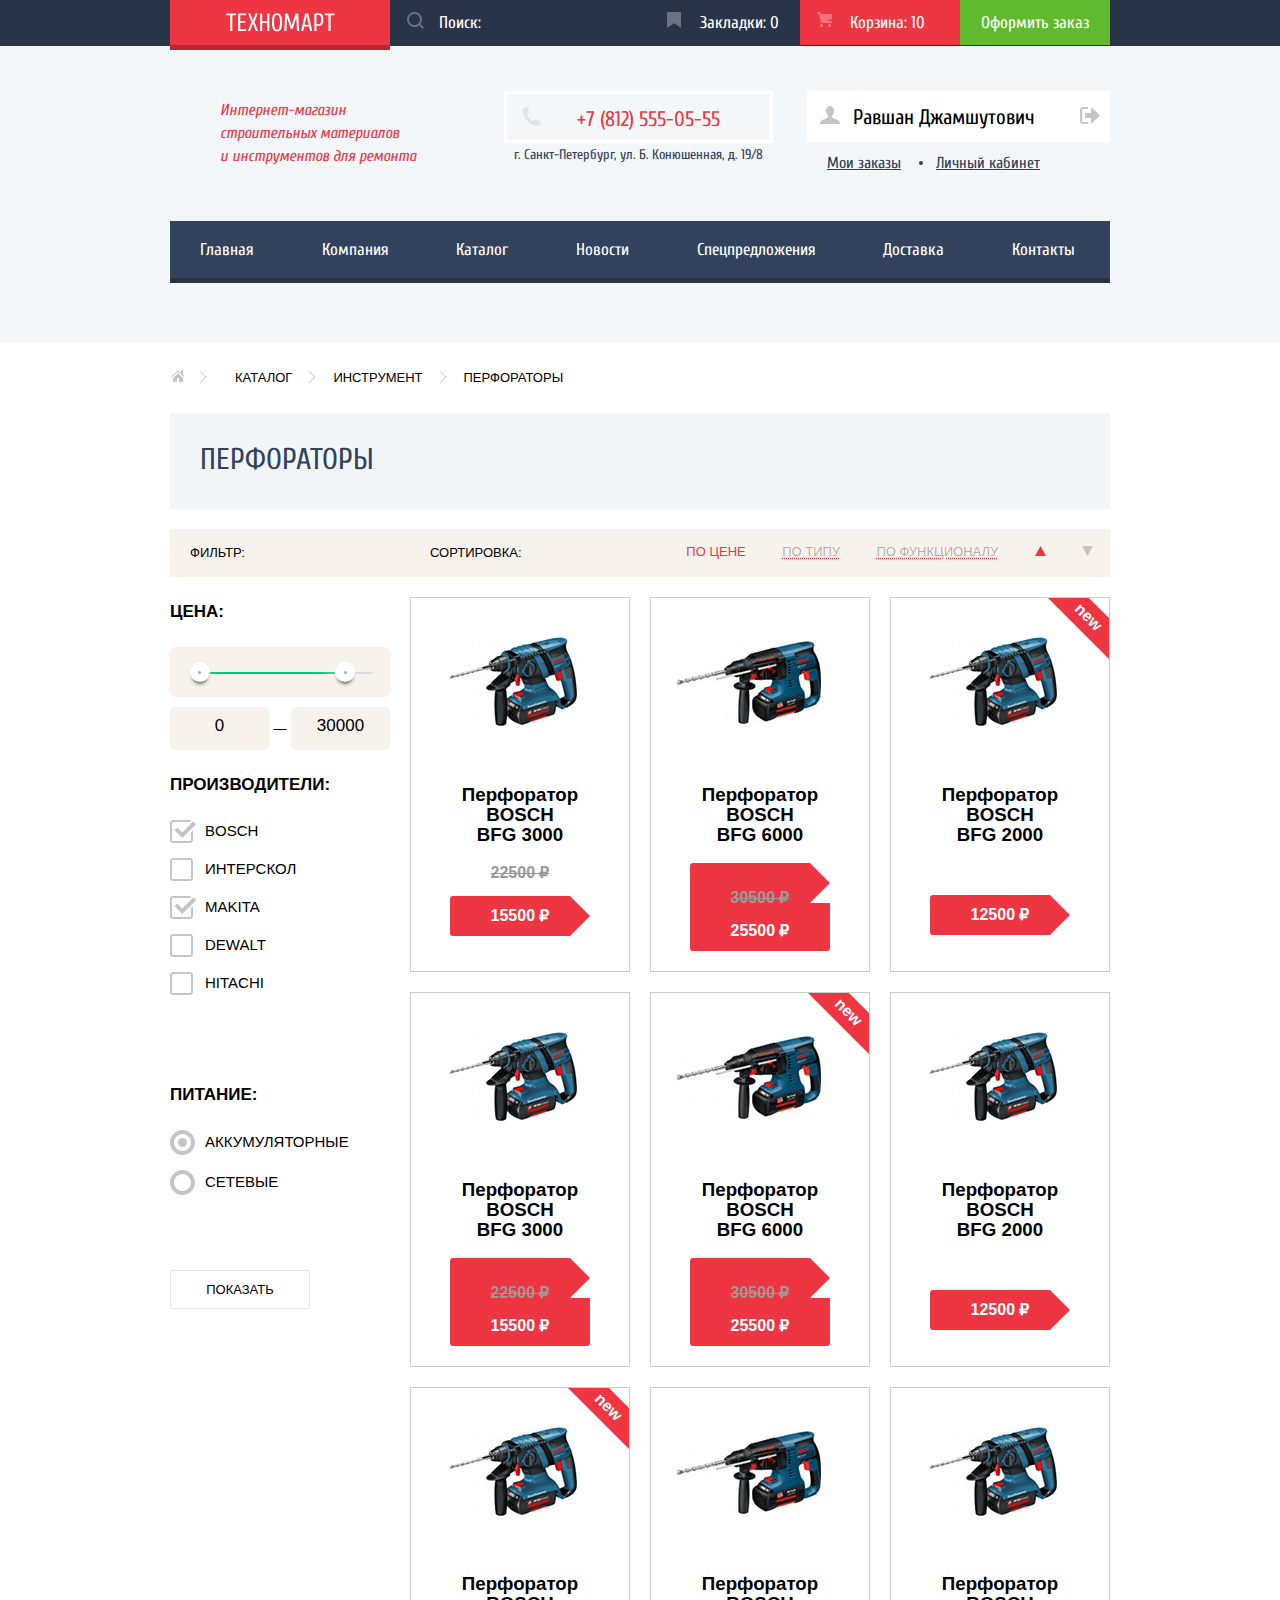
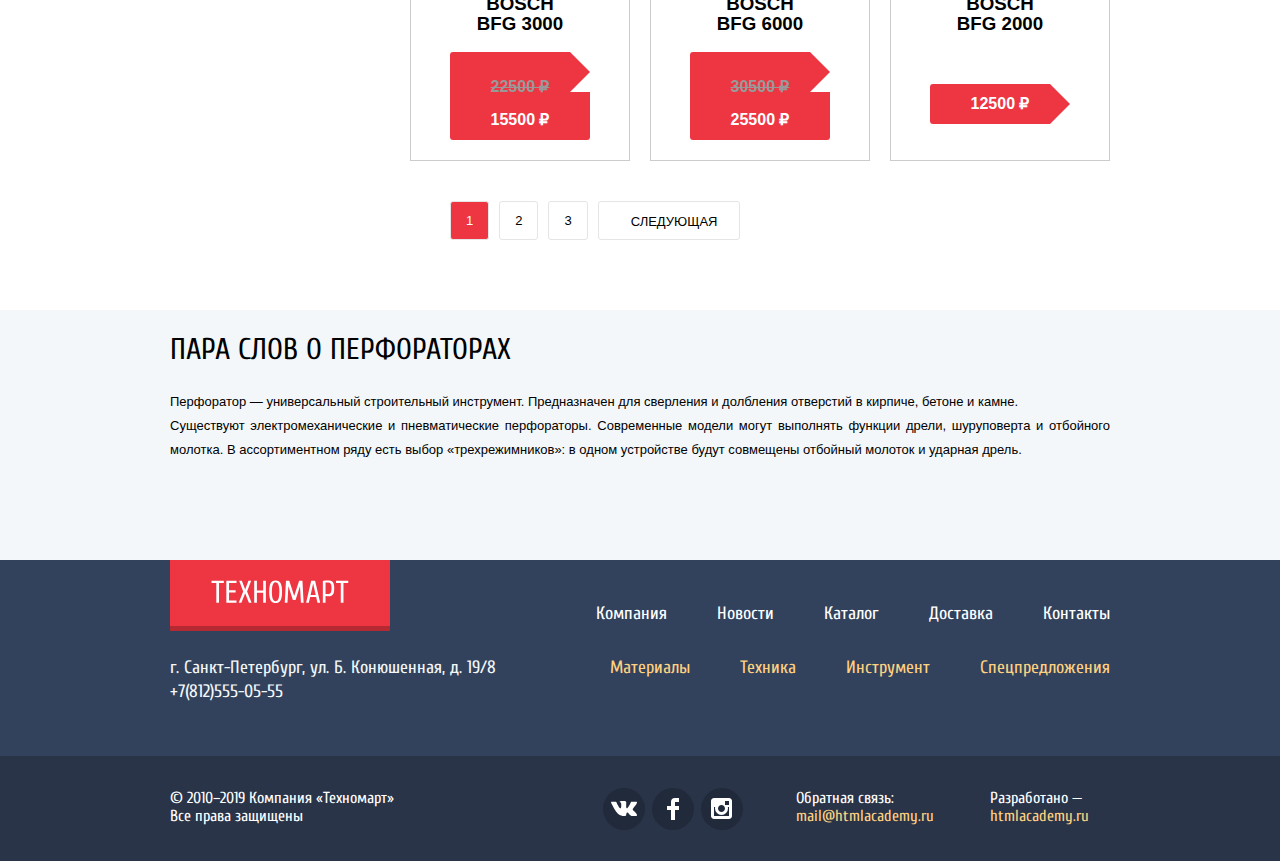
==== commit c6938c18: "меняет разметку и стили цены в карточке товара" ====
--- a/catalog.html
+++ b/catalog.html
@@ -199,10 +199,8 @@
                 <a class="button-buy" href="#">Купить</a>
                 <a class="button-tabs" href="#">Закладки</a>
               </div>
-              <div class="catalog-item-price">
-                <del class="deleted-price">22500 ₽</del>
-                <b>15500 ₽</b>
-              </div>
+              <div class="deleted-price">22500 ₽</div>
+              <div class="catalog-item-price">15500 ₽</div>
             </article>
             <article class="catalog-item">
               <div class="image">
--- a/css/style.css
+++ b/css/style.css
@@ -1349,6 +1349,13 @@
   margin-bottom: 0;
 }
 
+.features-text {
+ width: 390px;
+}
+.main-contacts-text {
+ width: 180px;
+}
+
 .main-contacts img {
   margin-top: 36px;
   vertical-align: bottom;
@@ -1875,21 +1882,21 @@
 }
 
 .catalog-items {
+  width: 700px;
   margin: 20px auto;
   display: -webkit-box;
   display: -ms-flexbox;
   display: flex;
-  -webkit-box-pack: justify;
-      -ms-flex-pack: justify;
-          justify-content: space-between;
   -ms-flex-wrap: wrap;
       flex-wrap: wrap;
 }
 
 .catalog-item {
   position: relative;
+  display: inline-block;
   width: 218px;
   margin-bottom: 20px;
+  margin-right: 20px;
 
   line-height: 20px;
   font-weight: bold;
@@ -1899,6 +1906,9 @@
   overflow: hidden;
 }
 
+.catalog-item:nth-child(3n) {
+  margin-right: 0;
+}
 .catalog-item .image {
   width: 218px;
   height: 168px;
@@ -1927,14 +1937,16 @@
   margin-top: 15px;
   margin-bottom: 13px;
   color: #999;
-}
+  text-decoration: line-through;
+}
+
 
 .catalog-category span,
 .deleted-price {
   display: block;
 }
 
-.catalog-item-price b {
+.catalog-item-price {
   position: relative;
   width: 80px;
   margin: 10px auto;
@@ -1945,11 +1957,11 @@
   border-radius: 3px;
 }
 
-.catalog-item-price b:after {
+.catalog-item-price:after {
   content: "";
 
   position: absolute;
-  top: -1px;
+  top: 0;
   right: -20px;
 
   width: 0;
@@ -1957,8 +1969,6 @@
 
   border: 20px solid #ffffff;
   border-left-color: #ee3643;
-  display: inline-block;
-  vertical-align: middle;
 }
 
 .no-del-price {
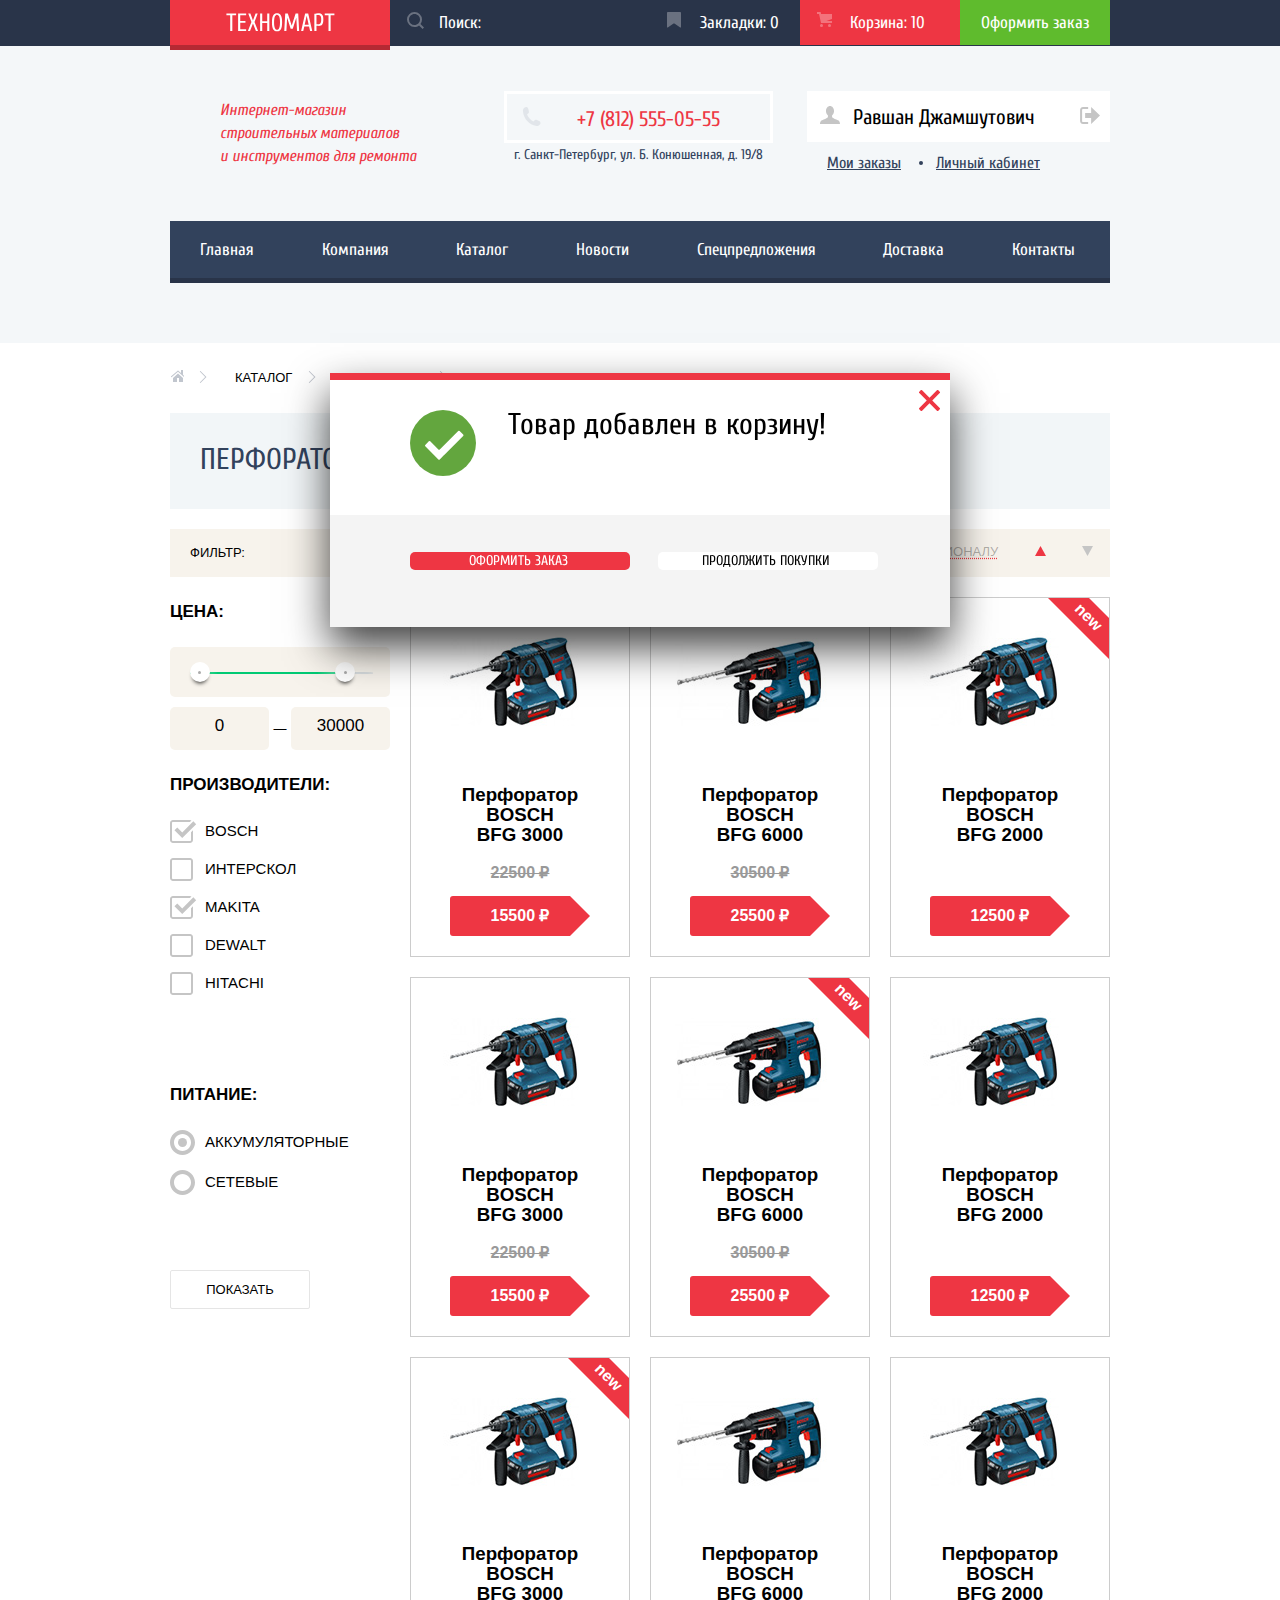
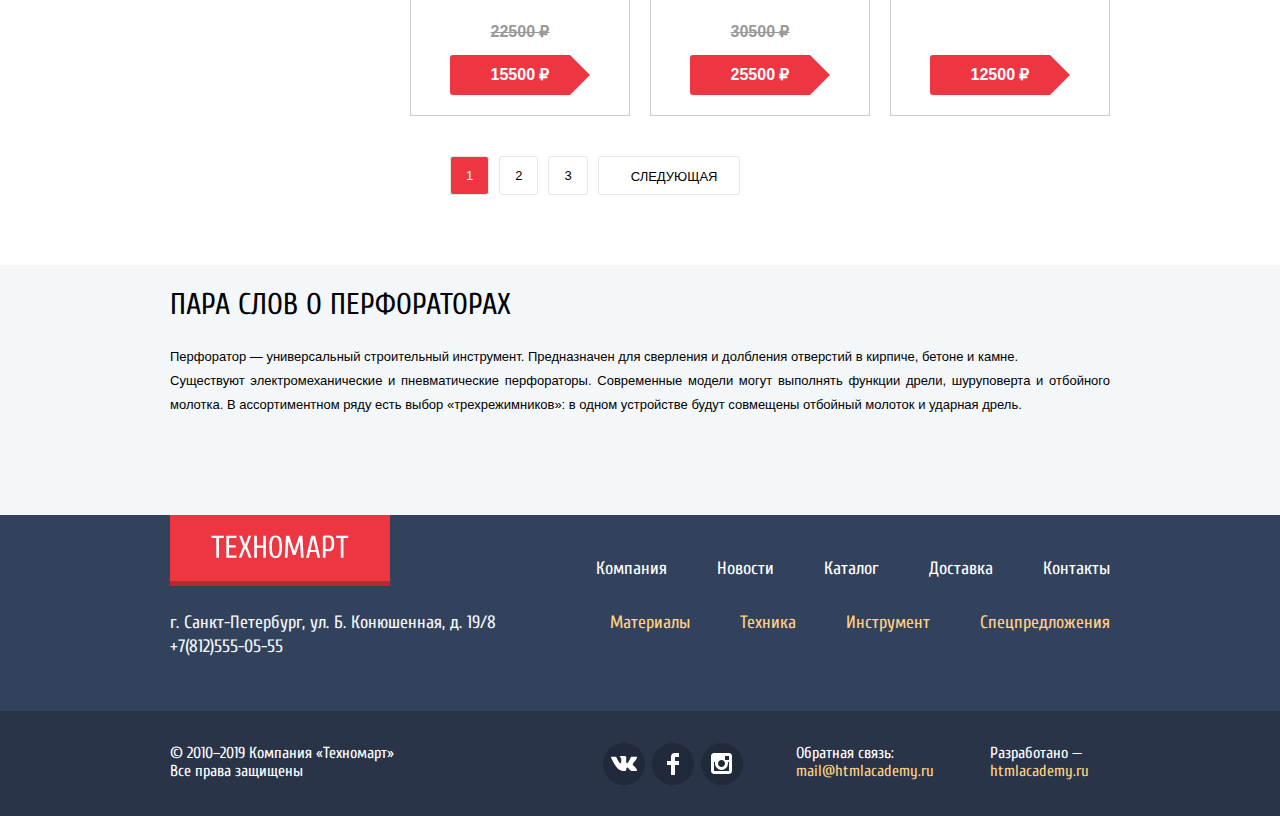
==== commit b1808fa7: "изменяет пагинацию button для большей универсальности" ====
--- a/catalog.html
+++ b/catalog.html
@@ -186,6 +186,7 @@
           </div>
           <h2 class="visually-hidden">Перечень перфораторов</h2>
           <div class="catalog-items">
+
             <article class="catalog-item">
               <div class="image">
                 <img src="img/item-3000.jpg" width="218" height="170" alt="Перфоратор BOSCH BFG 3000">
@@ -202,6 +203,7 @@
               <div class="deleted-price">22500 ₽</div>
               <div class="catalog-item-price">15500 ₽</div>
             </article>
+
             <article class="catalog-item">
               <div class="image">
                 <img src="img/item-6000.jpg" width="218" height="170" alt="Перфоратор BOSCH BFG 6000">
@@ -215,11 +217,10 @@
                 <a class="button-buy" href="#">Купить</a>
                 <a class="button-tabs" href="#">Закладки</a>
               </div>
-              <div class="catalog-item-price">
-                <del class="deleted-price">30500 ₽</del>
-                <b>25500 ₽</b>
-              </div>
-            </article>
+                <div class="deleted-price">30500 ₽</div>
+                <div class="catalog-item-price">25500 ₽</div>
+            </article>
+
             <article class="catalog-item catalog-item-new">
               <div class="image">
                 <img src="img/item-2000.jpg" width="218" height="170" alt="Перфоратор BOSCH BFG 2000">
@@ -233,10 +234,10 @@
                 <a class="button-buy" href="#">Купить</a>
                 <a class="button-tabs" href="#">Закладки</a>
               </div>
-              <div class="catalog-item-price no-del-price">
-                <b>12500 ₽</b>
-              </div>
-            </article>
+              <div class="deleted-price"></div>
+              <div class="catalog-item-price">12500 ₽</div>
+            </article>
+
             <article class="catalog-item">
               <div class="image">
                 <img src="img/item-3000.jpg" width="218" height="170" alt="Перфоратор BOSCH BFG 3000">
@@ -250,11 +251,10 @@
                 <a class="button-buy" href="#">Купить</a>
                 <a class="button-tabs" href="#">Закладки</a>
               </div>
-              <div class="catalog-item-price">
-                <del class="deleted-price">22500 ₽</del>
-                <b>15500 ₽</b>
-              </div>
-            </article>
+                <div class="deleted-price">22500 ₽</div>
+                <div class="catalog-item-price">15500 ₽</div>
+            </article>
+
             <article class="catalog-item catalog-item-new">
               <div class="image">
                 <img src="img/item-6000.jpg" width="218" height="170" alt="Перфоратор BOSCH BFG 6000">
@@ -268,11 +268,10 @@
                 <a class="button-buy" href="#">Купить</a>
                 <a class="button-tabs" href="#">Закладки</a>
               </div>
-              <div class="catalog-item-price">
-                <del class="deleted-price">30500 ₽</del>
-                <b>25500 ₽</b>
-              </div>
-            </article>
+                <div class="deleted-price">30500 ₽</div>
+                <div class="catalog-item-price">25500 ₽</div>
+            </article>
+
             <article class="catalog-item">
               <div class="image">
                 <img src="img/item-2000.jpg" width="218" height="170" alt="Перфоратор BOSCH BFG 2000">
@@ -286,10 +285,10 @@
                 <a class="button-buy" href="#">Купить</a>
                 <a class="button-tabs" href="#">Закладки</a>
               </div>
-              <div class="catalog-item-price no-del-price">
-                <b>12500 ₽</b>
-              </div>
-            </article>
+              <div class="deleted-price"></div>
+              <div class="catalog-item-price">12500 ₽</div>
+            </article>
+
             <article class="catalog-item catalog-item-new">
               <div class="image">
                 <img src="img/item-3000.jpg" width="218" height="170" alt="Перфоратор BOSCH BFG 3000">
@@ -303,11 +302,10 @@
                 <a class="button-buy" href="#">Купить</a>
                 <a class="button-tabs" href="#">Закладки</a>
               </div>
-              <div class="catalog-item-price">
-                <del class="deleted-price">22500 ₽</del>
-                <b>15500 ₽</b>
-              </div>
-            </article>
+              <div class="deleted-price">22500 ₽</div>
+              <div class="catalog-item-price">15500 ₽</div>
+            </article>
+
             <article class="catalog-item">
               <div class="image">
                 <img src="img/item-6000.jpg" width="218" height="170" alt="Перфоратор BOSCH BFG 6000">
@@ -321,11 +319,10 @@
                 <a class="button-buy" href="#">Купить</a>
                 <a class="button-tabs" href="#">Закладки</a>
               </div>
-              <div class="catalog-item-price">
-                <del class="deleted-price">30500 ₽</del>
-                <b>25500 ₽</b>
-              </div>
-            </article>
+              <div class="deleted-price">30500 ₽</div>
+              <div class="catalog-item-price">25500 ₽</div>
+            </article>
+
             <article class="catalog-item">
               <div class="image">
                 <img src="img/item-2000.jpg" width="218" height="170" alt="Перфоратор BOSCH BFG 2000">
@@ -339,9 +336,8 @@
                 <a class="button-buy" href="#">Купить</a>
                 <a class="button-tabs" href="#">Закладки</a>
               </div>
-              <div class="catalog-item-price no-del-price">
-                <b>12500 ₽</b>
-              </div>
+              <div class="deleted-price"></div>
+              <div class="catalog-item-price">12500 ₽</div>
             </article>
           </div>
           <ul class="pagination-list">
--- a/css/style.css
+++ b/css/style.css
@@ -782,8 +782,7 @@
   color: #ffffff;
   background-color: #ee3643;
   border: none;
-  padding-top: 14px;
-  padding-bottom: 12px;
+  padding-top: 13px 40px;
   text-transform: uppercase;
   border-radius: 5px;
   vertical-align: middle;
@@ -1971,9 +1970,9 @@
   border-left-color: #ee3643;
 }
 
-.no-del-price {
+/*.no-del-price {
   margin-top: 50px;
-}
+}*/
 
 .image-hover {
   position: absolute;
@@ -2422,6 +2421,7 @@
 }
 
 .modal {
+  /*display: none;*/
   position: fixed;
   top: 50%;
   left: 50%;
@@ -2430,7 +2430,6 @@
       -ms-transform: translate(-50%, -50%);
           transform: translate(-50%, -50%);
   margin-top: 50px;
-  display: none;
   z-index: 6;
   -webkit-box-shadow: 0 20px 40px 0 rgba(0,1,1,0.75);
           box-shadow: 0 20px 40px 0 rgba(0,1,1,0.75);
@@ -2599,7 +2598,7 @@
 }
 
 .basket-modal {
-  display: none;
+  /*display: none;*/
   width: 620px;
   border-top: 7px solid #ee3643;
   font-size: 30px;
